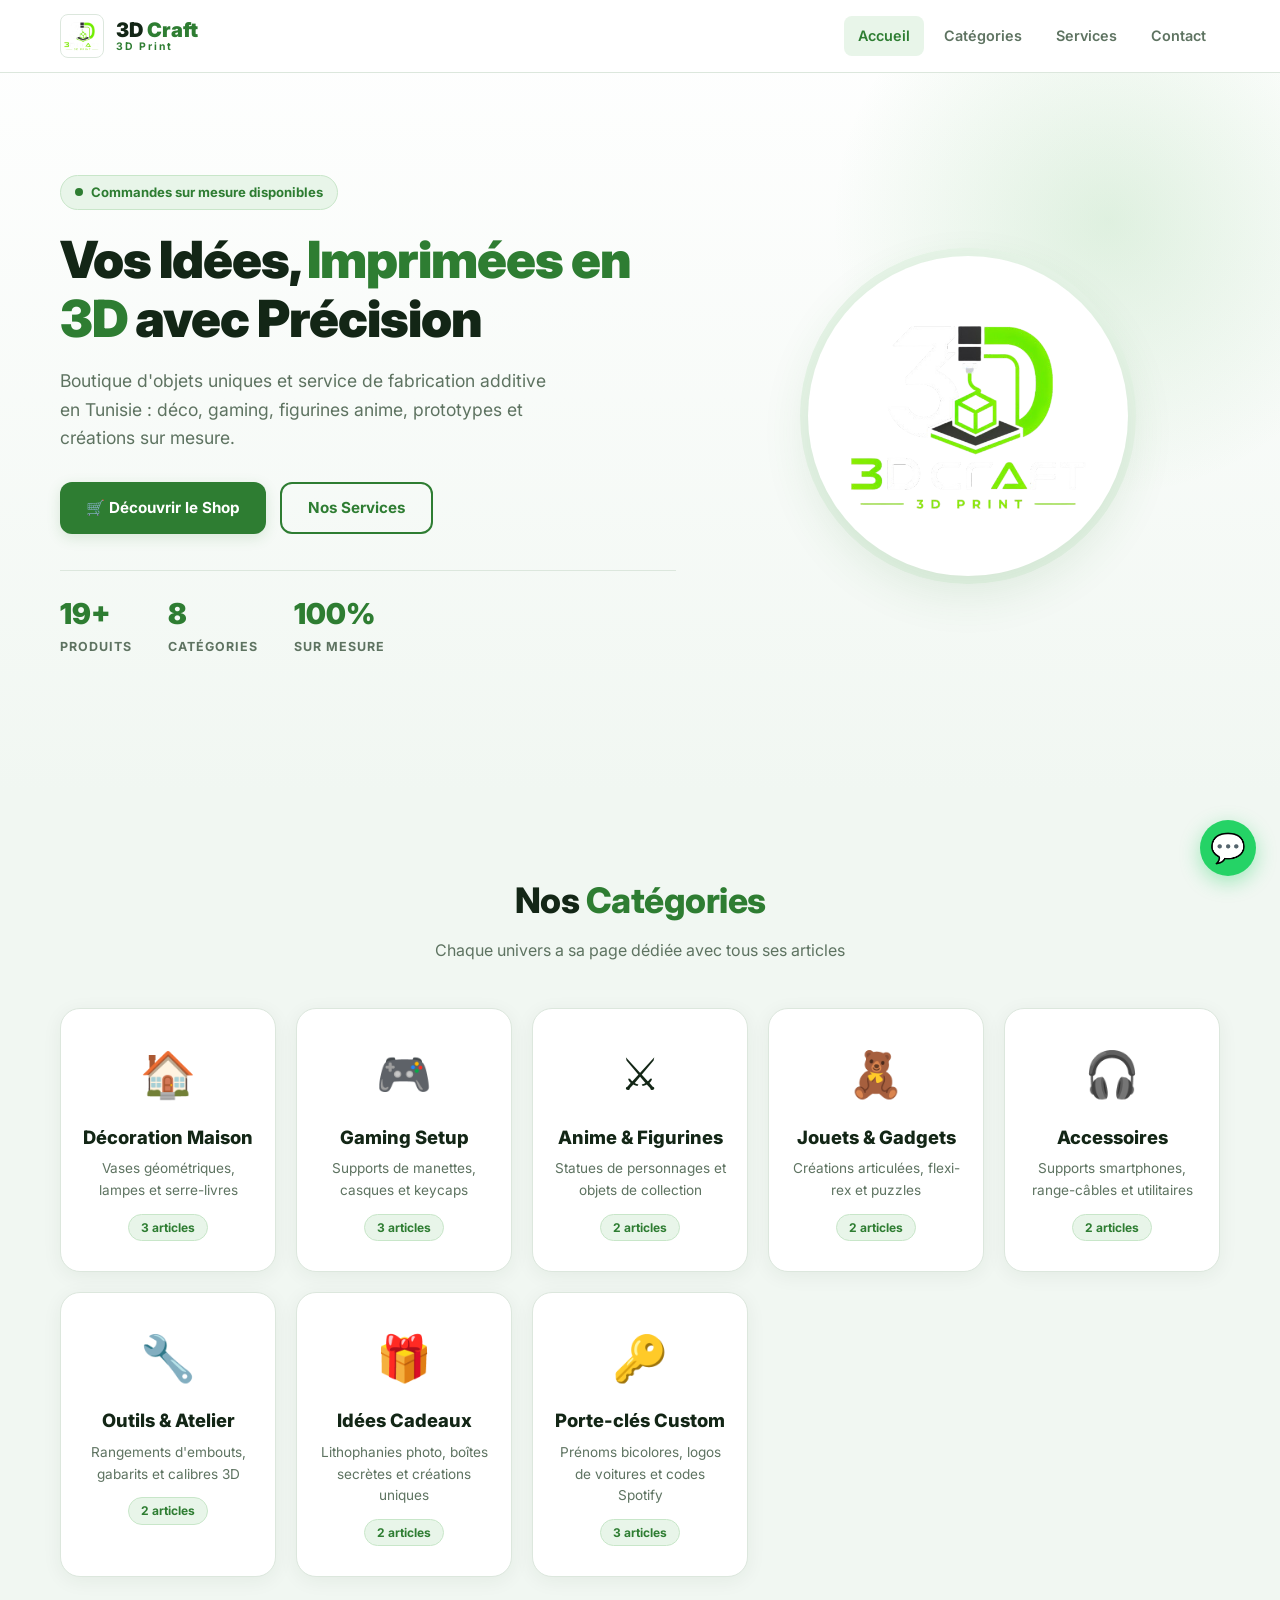
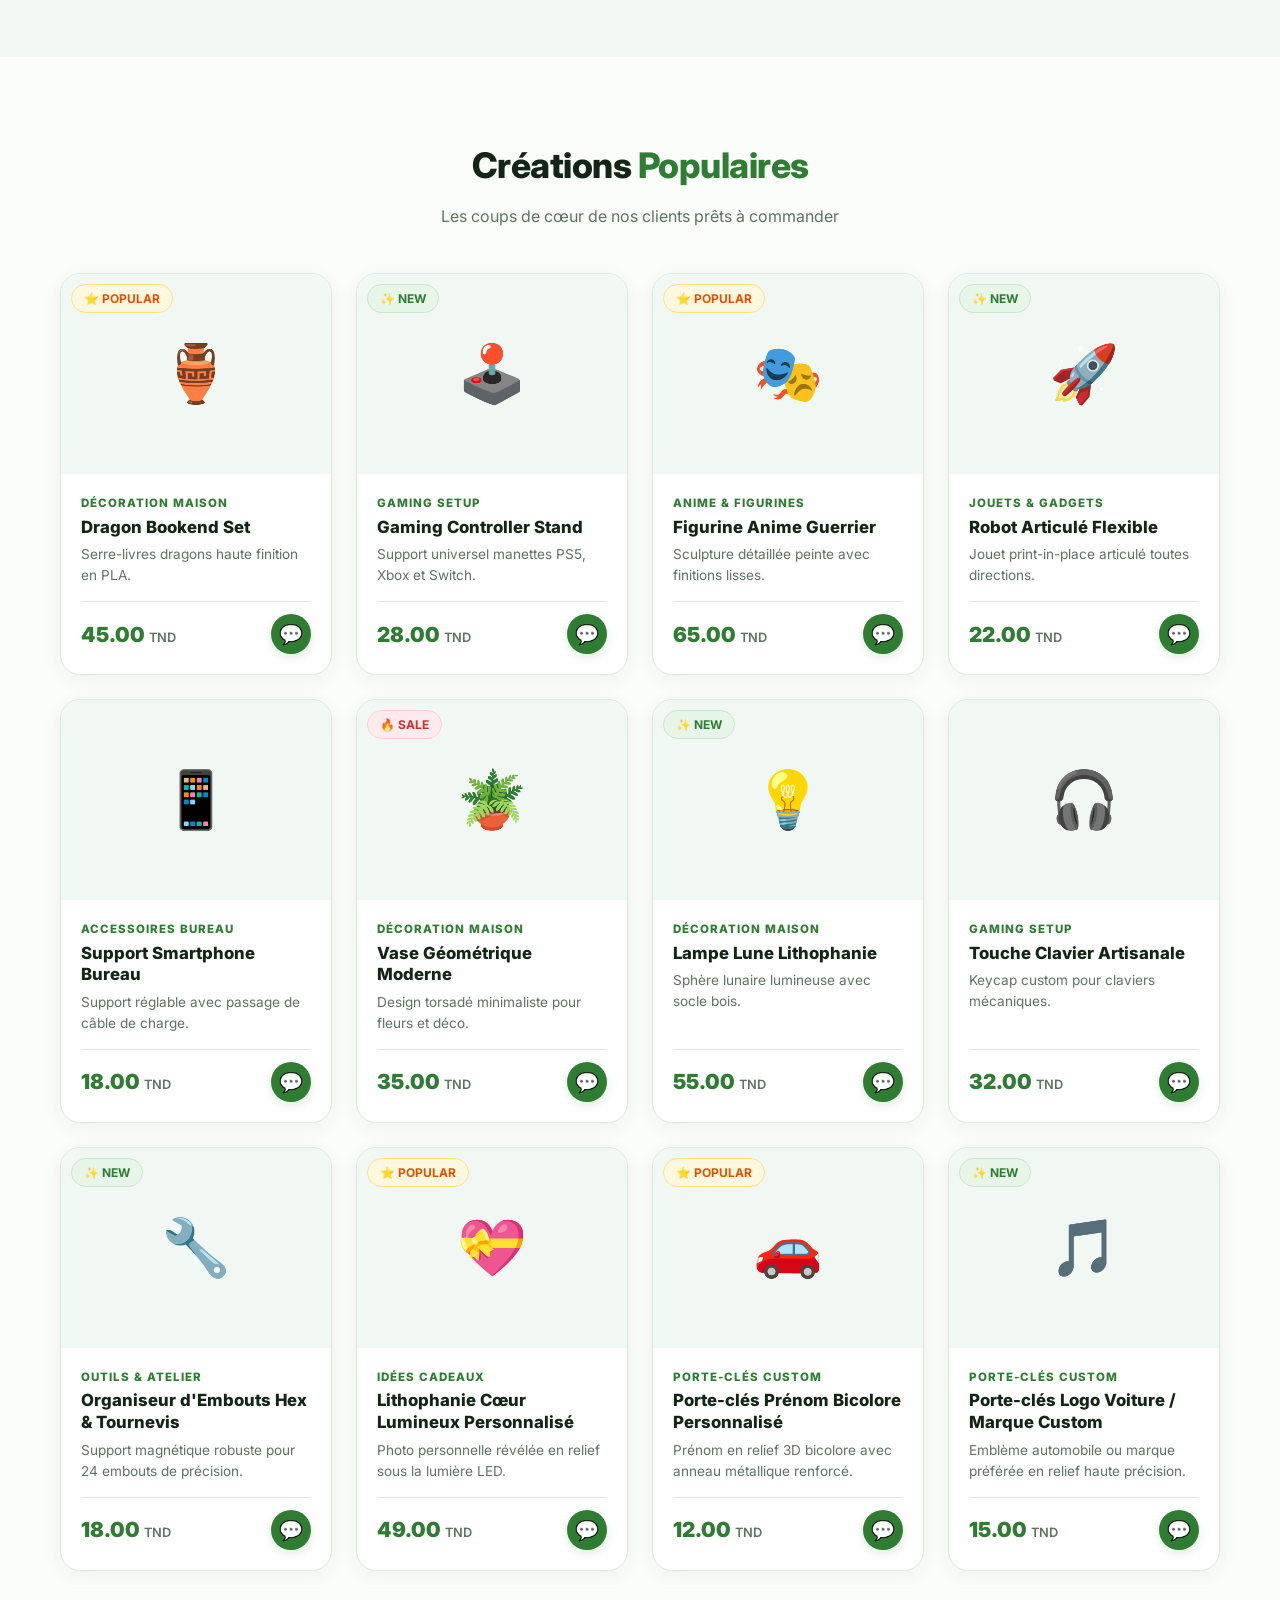
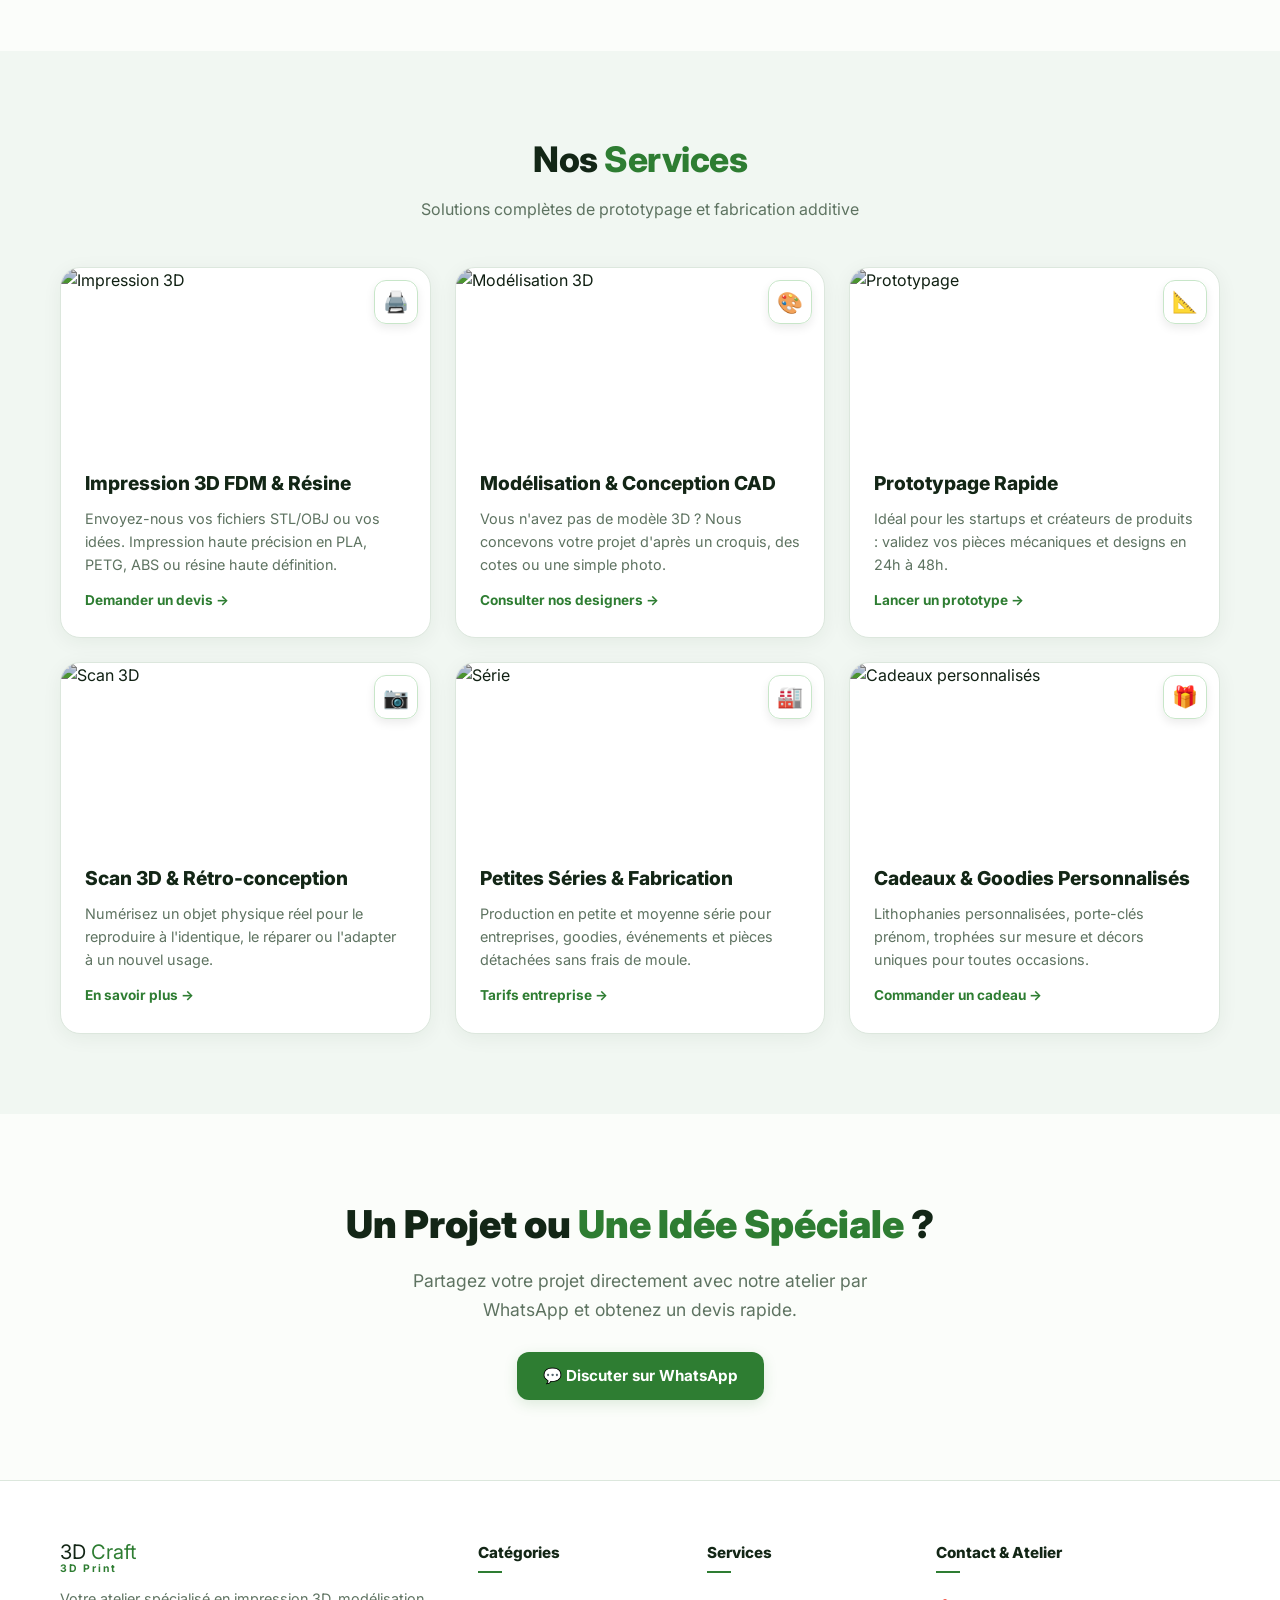
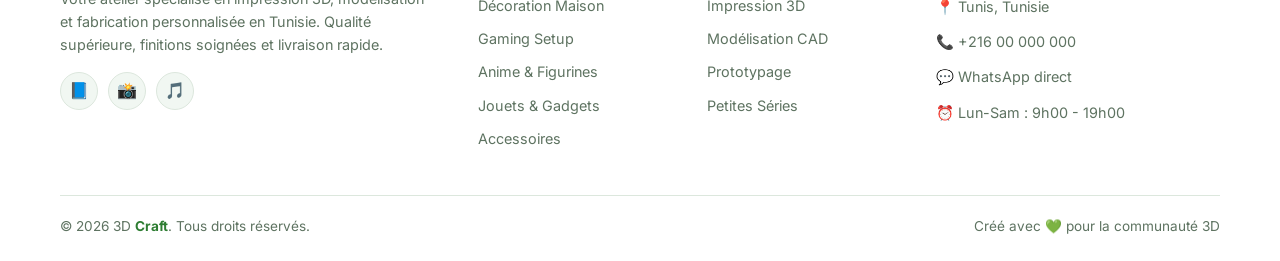
==== index.html @ b54292b4 "Add index.html" ====
<!DOCTYPE html>
<html lang="fr">
<head>
  <meta charset="UTF-8">
  <meta name="viewport" content="width=device-width, initial-scale=1.0">
  <title>3D Craft - Boutique & Impression 3D Tunisie</title>
  <link rel="icon" href="assets/icon.png">
  <link href="https://fonts.googleapis.com/css2?family=Inter:wght@400;600;700;800;900&display=swap" rel="stylesheet">
  <link rel="stylesheet" href="style.css">
</head>
<body>

  <!-- NAVBAR -->
  <nav class="navbar" id="navbar">
    <div class="container">
      <a href="#" onclick="showHome(); return false;" class="nav-brand">
        <img src="assets/icon.png" alt="3D Craft">
        <div class="brand-name">3D <span>Craft</span><span class="brand-sub">3D Print</span></div>
      </a>
      <div class="nav-links" id="navLinks">
        <a href="#" onclick="showHome(); return false;" id="navHome" class="active">Accueil</a>
        <div class="nav-dropdown">
          <a href="#categories" class="dropdown-toggle">Catégories</a>
          <div class="dropdown-menu">
            <a href="#home-decor" onclick="showCategory('home-decor')">🏠 Décoration Maison</a>
            <a href="#gaming" onclick="showCategory('gaming')">🎮 Gaming Setup</a>
            <a href="#anime" onclick="showCategory('anime')">⚔️ Anime & Figurines</a>
            <a href="#toys" onclick="showCategory('toys')">🧸 Jouets & Gadgets</a>
            <a href="#accessories" onclick="showCategory('accessories')">🎧 Accessoires Bureau</a>
            <a href="#tools" onclick="showCategory('tools')">🔧 Outils & Atelier</a>
            <a href="#gifts" onclick="showCategory('gifts')">🎁 Idées Cadeaux</a>
            <a href="#keychains" onclick="showCategory('keychains')">🔑 Porte-clés Custom</a>
          </div>
        </div>
        <a href="#services" onclick="showHome(); setTimeout(()=>location.hash='services', 50)">Services</a>
        <a href="#contact" onclick="showHome(); setTimeout(()=>location.hash='contact', 50)">Contact</a>
      </div>
      <div class="nav-hamburger" id="hamburger" onclick="toggleNav()">
        <span></span><span></span><span></span>
      </div>
    </div>
  </nav>

  <!-- HOME VIEW -->
  <main id="homeView">
    <!-- HERO -->
    <section class="hero">
      <div class="container">
        <div class="hero-content">
          <div class="hero-badge"><span class="pulse-dot"></span> Commandes sur mesure disponibles</div>
          <h1>Vos Idées, <span>Imprimées en 3D</span> avec Précision</h1>
          <p>Boutique d'objets uniques et service de fabrication additive en Tunisie : déco, gaming, figurines anime, prototypes et créations sur mesure.</p>
          <div class="hero-buttons">
            <a href="#categories" class="btn btn-primary">🛒 Découvrir le Shop</a>
            <a href="#services" class="btn btn-outline">Nos Services</a>
          </div>
          <div class="hero-stats">
            <div><div class="stat-num" id="statTotalProds">19+</div><div class="stat-lbl">Produits</div></div>
            <div><div class="stat-num">8</div><div class="stat-lbl">Catégories</div></div>
            <div><div class="stat-num">100%</div><div class="stat-lbl">Sur Mesure</div></div>
          </div>
        </div>
        <div class="hero-visual">
          <div class="hero-logo-box">
            <img src="assets/icon.png" alt="3D Craft Logo">
          </div>
        </div>
      </div>
    </section>

    <!-- CATEGORIES SECTION -->
    <section class="categories-section" id="categories">
      <div class="container">
        <h2 class="section-title">Nos <span>Catégories</span></h2>
        <p class="section-subtitle">Chaque univers a sa page dédiée avec tous ses articles</p>
        <div class="categories-grid">
          <div class="category-card" onclick="showCategory('home-decor')">
            <span class="category-icon">🏠</span>
            <h3>Décoration Maison</h3>
            <p>Vases géométriques, lampes et serre-livres</p>
            <span class="category-count" id="count-home-decor">...</span>
          </div>
          <div class="category-card" onclick="showCategory('gaming')">
            <span class="category-icon">🎮</span>
            <h3>Gaming Setup</h3>
            <p>Supports de manettes, casques et keycaps</p>
            <span class="category-count" id="count-gaming">...</span>
          </div>
          <div class="category-card" onclick="showCategory('anime')">
            <span class="category-icon">⚔️</span>
            <h3>Anime & Figurines</h3>
            <p>Statues de personnages et objets de collection</p>
            <span class="category-count" id="count-anime">...</span>
          </div>
          <div class="category-card" onclick="showCategory('toys')">
            <span class="category-icon">🧸</span>
            <h3>Jouets & Gadgets</h3>
            <p>Créations articulées, flexi-rex et puzzles</p>
            <span class="category-count" id="count-toys">...</span>
          </div>
          <div class="category-card" onclick="showCategory('accessories')">
            <span class="category-icon">🎧</span>
            <h3>Accessoires</h3>
            <p>Supports smartphones, range-câbles et utilitaires</p>
            <span class="category-count" id="count-accessories">...</span>
          </div>
          <div class="category-card" onclick="showCategory('tools')">
            <span class="category-icon">🔧</span>
            <h3>Outils & Atelier</h3>
            <p>Rangements d'embouts, gabarits et calibres 3D</p>
            <span class="category-count" id="count-tools">...</span>
          </div>
          <div class="category-card" onclick="showCategory('gifts')">
            <span class="category-icon">🎁</span>
            <h3>Idées Cadeaux</h3>
            <p>Lithophanies photo, boîtes secrètes et créations uniques</p>
            <span class="category-count" id="count-gifts">...</span>
          </div>
          <div class="category-card" onclick="showCategory('keychains')">
            <span class="category-icon">🔑</span>
            <h3>Porte-clés Custom</h3>
            <p>Prénoms bicolores, logos de voitures et codes Spotify</p>
            <span class="category-count" id="count-keychains">...</span>
          </div>
        </div>
      </div>
    </section>

    <!-- FEATURED PRODUCTS -->
    <section class="products-section" id="featuredSection">
      <div class="container">
        <h2 class="section-title">Créations <span>Populaires</span></h2>
        <p class="section-subtitle">Les coups de cœur de nos clients prêts à commander</p>
        <div class="products-grid" id="featuredGrid"></div>
      </div>
    </section>

    <!-- SERVICES SECTION WITH BACKGROUND IMAGES -->
    <section class="services-section" id="services">
      <div class="container">
        <h2 class="section-title">Nos <span>Services</span></h2>
        <p class="section-subtitle">Solutions complètes de prototypage et fabrication additive</p>
        <div class="services-grid">
          <div class="service-card">
            <div class="service-img-wrap">
              <img src="https://images.unsplash.com/photo-1612815154858-60aa4c59eaa6?w=600&q=80" alt="Impression 3D">
              <div class="service-icon-badge">🖨️</div>
            </div>
            <div class="service-content">
              <h3>Impression 3D FDM & Résine</h3>
              <p>Envoyez-nous vos fichiers STL/OBJ ou vos idées. Impression haute précision en PLA, PETG, ABS ou résine haute définition.</p>
              <a href="https://wa.me/21600000000?text=Bonjour,%20je%20souhaite%20un%20devis%20pour%20une%20impression%203D" target="_blank" class="service-link">Demander un devis →</a>
            </div>
          </div>
          <div class="service-card">
            <div class="service-img-wrap">
              <img src="https://images.unsplash.com/photo-1617802690992-15d93263d3a9?w=600&q=80" alt="Modélisation 3D">
              <div class="service-icon-badge">🎨</div>
            </div>
            <div class="service-content">
              <h3>Modélisation & Conception CAD</h3>
              <p>Vous n'avez pas de modèle 3D ? Nous concevons votre projet d'après un croquis, des cotes ou une simple photo.</p>
              <a href="https://wa.me/21600000000?text=Bonjour,%20j'ai%20besoin%20d'une%20modélisation%203D" target="_blank" class="service-link">Consulter nos designers →</a>
            </div>
          </div>
          <div class="service-card">
            <div class="service-img-wrap">
              <img src="https://images.unsplash.com/photo-1581092160562-40aa08e78837?w=600&q=80" alt="Prototypage">
              <div class="service-icon-badge">📐</div>
            </div>
            <div class="service-content">
              <h3>Prototypage Rapide</h3>
              <p>Idéal pour les startups et créateurs de produits : validez vos pièces mécaniques et designs en 24h à 48h.</p>
              <a href="https://wa.me/21600000000?text=Bonjour,%20projet%20de%20prototypage%20rapide" target="_blank" class="service-link">Lancer un prototype →</a>
            </div>
          </div>
          <div class="service-card">
            <div class="service-img-wrap">
              <img src="https://images.unsplash.com/photo-1563520240344-52b067aa5f84?w=600&q=80" alt="Scan 3D">
              <div class="service-icon-badge">📷</div>
            </div>
            <div class="service-content">
              <h3>Scan 3D & Rétro-conception</h3>
              <p>Numérisez un objet physique réel pour le reproduire à l'identique, le réparer ou l'adapter à un nouvel usage.</p>
              <a href="https://wa.me/21600000000?text=Bonjour,%20je%20souhaite%20scanner%20une%20pièce" target="_blank" class="service-link">En savoir plus →</a>
            </div>
          </div>
          <div class="service-card">
            <div class="service-img-wrap">
              <img src="https://images.unsplash.com/photo-1565043589221-1a6fd9ae45c7?w=600&q=80" alt="Série">
              <div class="service-icon-badge">🏭</div>
            </div>
            <div class="service-content">
              <h3>Petites Séries & Fabrication</h3>
              <p>Production en petite et moyenne série pour entreprises, goodies, événements et pièces détachées sans frais de moule.</p>
              <a href="https://wa.me/21600000000?text=Bonjour,%20devis%20petite%20série%203D" target="_blank" class="service-link">Tarifs entreprise →</a>
            </div>
          </div>
          <div class="service-card">
            <div class="service-img-wrap">
              <img src="https://images.unsplash.com/photo-1513885535751-8b9238bd345a?w=600&q=80" alt="Cadeaux personnalisés">
              <div class="service-icon-badge">🎁</div>
            </div>
            <div class="service-content">
              <h3>Cadeaux & Goodies Personnalisés</h3>
              <p>Lithophanies personnalisées, porte-clés prénom, trophées sur mesure et décors uniques pour toutes occasions.</p>
              <a href="https://wa.me/21600000000?text=Bonjour,%20cadeau%20personnalisé%203D" target="_blank" class="service-link">Commander un cadeau →</a>
            </div>
          </div>
        </div>
      </div>
    </section>

    <!-- CTA -->
    <section class="cta-banner">
      <div class="container">
        <h2>Un Projet ou <span>Une Idée Spéciale</span> ?</h2>
        <p>Partagez votre projet directement avec notre atelier par WhatsApp et obtenez un devis rapide.</p>
        <a href="https://wa.me/21600000000?text=Bonjour%203D%20Craft,%20j'ai%20une%20idée%20de%20création%203D%20!" target="_blank" class="btn btn-primary">
          💬 Discuter sur WhatsApp
        </a>
      </div>
    </section>
  </main>

  <!-- CATEGORY DEDICATED VIEW -->
  <main id="categoryView" style="display:none;">
    <section class="cat-header">
      <div class="container">
        <div class="cat-breadcrumb">
          <a href="#" onclick="showHome(); return false;">Accueil</a>
          <span>›</span>
          <span class="current" id="catBreadcrumbTitle">Catégorie</span>
        </div>
        <span class="cat-icon-large" id="catIcon">🏠</span>
        <h1 class="section-title" id="catTitle">Titre <span>Catégorie</span></h1>
        <p class="section-subtitle" id="catDesc" style="margin-bottom:0;">Description de la catégorie</p>
      </div>
    </section>

    <section class="products-section">
      <div class="container">
        <div class="cat-filter-bar">
          <div style="font-weight:700; color:var(--text-muted);">
            <span id="catResultsCount" style="color:var(--primary); font-size:1.1rem;">0</span> articles disponibles
          </div>
          <div style="display:flex; gap:8px;">
            <button class="filter-btn active" onclick="applyFilter('all', this)">Tous</button>
            <button class="filter-btn" onclick="applyFilter('new', this)">✨ Nouveautés</button>
            <button class="filter-btn" onclick="applyFilter('popular', this)">⭐ Populaires</button>
            <button class="filter-btn" onclick="applyFilter('sale', this)">🔥 Promos</button>
          </div>
        </div>
        <div class="products-grid" id="catProductsGrid"></div>
      </div>
    </section>
  </main>

  <!-- FOOTER -->
  <footer class="footer" id="contact">
    <div class="container">
      <div class="footer-grid">
        <div class="footer-brand">
          <div class="brand-name">3D <span>Craft</span><span class="brand-sub">3D Print</span></div>
          <p>Votre atelier spécialisé en impression 3D, modélisation et fabrication personnalisée en Tunisie. Qualité supérieure, finitions soignées et livraison rapide.</p>
          <div class="social-row">
            <a href="#" title="Facebook">📘</a>
            <a href="#" title="Instagram">📸</a>
            <a href="#" title="TikTok">🎵</a>
          </div>
        </div>
        <div class="footer-col">
          <h4>Catégories</h4>
          <a href="#home-decor" onclick="showCategory('home-decor')">Décoration Maison</a>
          <a href="#gaming" onclick="showCategory('gaming')">Gaming Setup</a>
          <a href="#anime" onclick="showCategory('anime')">Anime & Figurines</a>
          <a href="#toys" onclick="showCategory('toys')">Jouets & Gadgets</a>
          <a href="#accessories" onclick="showCategory('accessories')">Accessoires</a>
        </div>
        <div class="footer-col">
          <h4>Services</h4>
          <a href="#services">Impression 3D</a>
          <a href="#services">Modélisation CAD</a>
          <a href="#services">Prototypage</a>
          <a href="#services">Petites Séries</a>
        </div>
        <div class="footer-col">
          <h4>Contact & Atelier</h4>
          <div class="footer-contact">📍 Tunis, Tunisie</div>
          <div class="footer-contact">📞 +216 00 000 000</div>
          <div class="footer-contact">💬 WhatsApp direct</div>
          <div class="footer-contact">⏰ Lun-Sam : 9h00 - 19h00</div>
        </div>
      </div>
      <div class="footer-bottom">
        <p>© 2026 3D <span>Craft</span>. Tous droits réservés.</p>
        <p>Créé avec 💚 pour la communauté 3D</p>
      </div>
    </div>
  </footer>

  <!-- WhatsApp Float -->
  <a href="https://wa.me/21600000000" target="_blank" class="wa-float" title="Commander sur WhatsApp">💬</a>

  <!-- Toast -->
  <div class="toast" id="toast"></div>

  <script src="app.js"></script>
  <script>
    let activeCat = null;
    let activeFilter = 'all';

    function toggleNav(){
      document.getElementById('hamburger').classList.toggle('active');
      document.getElementById('navLinks').classList.toggle('open');
    }

    function showHome(){
      activeCat = null;
      document.getElementById('homeView').style.display = 'block';
      document.getElementById('categoryView').style.display = 'none';
      document.getElementById('navHome').classList.add('active');
      window.scrollTo({top:0, behavior:'smooth'});
      loadHome();
    }

    function showCategory(slug){
      if(!CATS[slug]) return;
      activeCat = slug;
      activeFilter = 'all';
      document.getElementById('hamburger').classList.remove('active');
      document.getElementById('navLinks').classList.remove('open');
      document.getElementById('homeView').style.display = 'none';
      document.getElementById('categoryView').style.display = 'block';
      document.getElementById('navHome').classList.remove('active');

      const c = CATS[slug];
      document.getElementById('catBreadcrumbTitle').textContent = c.name;
      document.getElementById('catIcon').textContent = c.icon;
      document.getElementById('catTitle').innerHTML = `${c.name.split(' ')[0]} <span>${c.name.split(' ').slice(1).join(' ')||''}</span>`;
      document.getElementById('catDesc').textContent = c.desc;

      document.querySelectorAll('.filter-btn').forEach(b => b.classList.toggle('active', b.textContent.includes('Tous')));
      renderCategoryProducts();
      window.scrollTo({top:0, behavior:'smooth'});
    }

    function renderCategoryProducts(){
      let items = Store.byCat(activeCat);
      if(activeFilter !== 'all'){
        items = items.filter(p => p.badge === activeFilter);
      }
      document.getElementById('catResultsCount').textContent = items.length;
      const grid = document.getElementById('catProductsGrid');
      if(items.length === 0){
        grid.innerHTML = '<div style="grid-column:1/-1; text-align:center; padding:60px 20px; color:var(--text-muted);"><h3>Aucun article trouvé</h3><p>Revenez bientôt ou demandez une impression sur mesure !</p></div>';
      } else {
        grid.innerHTML = items.map((p, i) => cardHTML(p, i)).join('');
      }
    }

    function applyFilter(f, btn){
      activeFilter = f;
      document.querySelectorAll('.filter-btn').forEach(b => b.classList.remove('active'));
      btn.classList.add('active');
      renderCategoryProducts();
    }

    function loadHome(){
      const all = Store.getAll();
      document.getElementById('statTotalProds').textContent = all.length + '+';
      Object.keys(CATS).forEach(k => {
        const count = all.filter(p => p.category === k).length;
        const el = document.getElementById('count-' + k);
        if(el) el.textContent = `${count} article${count>1?'s':''}`;
      });
      const feat = all.filter(p => p.featured);
      document.getElementById('featuredGrid').innerHTML = feat.map((p, i) => cardHTML(p, i)).join('');
    }

    window.addEventListener('hashchange', () => {
      const h = location.hash.replace('#','');
      if(CATS[h]) showCategory(h);
      else if(h === 'categories') { showHome(); setTimeout(()=>location.hash='categories', 10); }
    });

    document.addEventListener('DOMContentLoaded', () => {
      const h = location.hash.replace('#','');
      if(CATS[h]) showCategory(h);
      else loadHome();
    });
  </script>
</body>
</html>
---- style.css ----
:root{--primary:#2e7d32;--primary-dark:#1b5e20;--primary-light:#4caf50;--primary-soft:#e8f5e9;--primary-border:#c8e6c9;--primary-glow:rgba(46,125,50,0.15);--bg:#fbfdfa;--bg-card:#ffffff;--bg-section:#f1f7f2;--bg-input:#f4f8f4;--text:#132616;--text-muted:#5e7361;--border:#dce7dd;--danger:#d32f2f;--danger-soft:#ffebee;--warning:#f57f17;--warning-soft:#fff8e1;--radius:12px;--radius-sm:8px;--radius-lg:20px;--shadow:0 4px 20px rgba(22,43,25,0.06);--shadow-lg:0 10px 32px rgba(22,43,25,0.09);--shadow-glow:0 8px 28px rgba(46,125,50,0.14);--transition:all .3s cubic-bezier(.4,0,.2,1);--font:'Inter',system-ui,-apple-system,sans-serif}
*,*::before,*::after{margin:0;padding:0;box-sizing:border-box}
html{scroll-behavior:smooth}
body{font-family:var(--font);background:var(--bg);color:var(--text);line-height:1.6;overflow-x:hidden;min-height:100vh}
a{text-decoration:none;color:inherit;transition:var(--transition)}
img{max-width:100%;height:auto;display:block}
button{cursor:pointer;font-family:inherit;border:none;background:none}
input,textarea,select{font-family:inherit;outline:none}
.container{max-width:1200px;margin:0 auto;padding:0 20px}
.section-title{font-size:2.2rem;font-weight:800;color:var(--text);margin-bottom:10px;text-align:center;letter-spacing:-.5px}
.section-title span{color:var(--primary)}
.section-subtitle{color:var(--text-muted);font-size:1rem;margin-bottom:44px;text-align:center}
.btn{display:inline-flex;align-items:center;gap:8px;padding:12px 26px;border-radius:var(--radius);font-weight:700;font-size:.95rem;transition:var(--transition);text-decoration:none}
.btn-primary{background:var(--primary);color:#fff!important;box-shadow:0 4px 14px var(--primary-glow)}
.btn-primary:hover{background:var(--primary-dark);transform:translateY(-2px);box-shadow:0 6px 20px rgba(46,125,50,.25)}
.btn-outline{background:transparent;color:var(--primary)!important;border:2px solid var(--primary)}
.btn-outline:hover{background:var(--primary);color:#fff!important;transform:translateY(-2px)}
.btn-dark{background:var(--bg-card);color:var(--text);border:1px solid var(--border)}
.btn-dark:hover{border-color:var(--primary);background:var(--primary-soft);color:var(--primary)}
.btn-sm{padding:8px 16px;font-size:.85rem}
.badge{display:inline-block;padding:4px 12px;border-radius:50px;font-size:.75rem;font-weight:700;text-transform:uppercase}
.badge-new{background:var(--primary-soft);color:var(--primary);border:1px solid var(--primary-border)}
.badge-sale{background:var(--danger-soft);color:var(--danger);border:1px solid #ffcdd2}
.badge-popular{background:var(--warning-soft);color:#e65100;border:1px solid #ffe082}

/* Navbar */
.navbar{position:fixed;top:0;left:0;right:0;z-index:1000;background:rgba(255,255,255,0.94);backdrop-filter:blur(16px);-webkit-backdrop-filter:blur(16px);border-bottom:1px solid var(--border);transition:var(--transition)}
.navbar.scrolled{box-shadow:0 2px 18px rgba(22,43,25,.07)}
.navbar .container{display:flex;align-items:center;justify-content:space-between;height:72px}
.nav-brand{display:flex;align-items:center;gap:12px;font-weight:900}
.nav-brand img{width:44px;height:44px;border-radius:var(--radius-sm);object-fit:cover;border:1px solid var(--border)}
.brand-name{font-size:1.25rem;color:var(--text);line-height:1.1}
.brand-name span{color:var(--primary)}
.brand-sub{font-size:.65rem;color:var(--text-muted);font-weight:700;letter-spacing:2px;display:block}
.nav-links{display:flex;align-items:center;gap:6px}
.nav-links a{padding:8px 14px;border-radius:var(--radius-sm);font-weight:600;font-size:.9rem;color:var(--text-muted)}
.nav-links a:hover,.nav-links a.active{color:var(--primary);background:var(--primary-soft)}
.nav-dropdown{position:relative}
.nav-dropdown:hover .dropdown-menu{opacity:1;visibility:visible;transform:translateY(0)}
.dropdown-menu{position:absolute;top:100%;left:0;min-width:210px;background:#fff;border:1px solid var(--border);border-radius:var(--radius);padding:8px;box-shadow:var(--shadow-lg);opacity:0;visibility:hidden;transform:translateY(8px);transition:var(--transition);z-index:100}
.dropdown-menu a{display:flex;align-items:center;gap:10px;padding:9px 12px;font-size:.88rem;color:var(--text);border-radius:var(--radius-sm)}
.dropdown-menu a:hover{background:var(--primary-soft);color:var(--primary)}
.nav-hamburger{display:none;flex-direction:column;gap:5px;cursor:pointer;padding:6px}
.nav-hamburger span{width:24px;height:2.5px;background:var(--text);border-radius:2px;transition:var(--transition)}
.nav-hamburger.active span:nth-child(1){transform:rotate(45deg) translate(5px,5px)}
.nav-hamburger.active span:nth-child(2){opacity:0}
.nav-hamburger.active span:nth-child(3){transform:rotate(-45deg) translate(5px,-5px)}

/* Hero */
.hero{min-height:88vh;display:flex;align-items:center;position:relative;overflow:hidden;padding:100px 0 60px;background:linear-gradient(180deg,#fff 0%,var(--bg-section) 100%)}
.hero::before{content:'';position:absolute;top:-10%;right:-10%;width:600px;height:600px;background:radial-gradient(circle,rgba(76,175,80,.16) 0%,transparent 65%);border-radius:50%;pointer-events:none}
.hero .container{display:grid;grid-template-columns:1.1fr .9fr;gap:40px;align-items:center;position:relative;z-index:1}
.hero-badge{display:inline-flex;align-items:center;gap:8px;padding:6px 14px;background:var(--primary-soft);border:1px solid var(--primary-border);border-radius:50px;font-size:.82rem;font-weight:700;color:var(--primary);margin-bottom:20px}
.pulse-dot{width:8px;height:8px;background:var(--primary);border-radius:50%;animation:pulse 2s infinite}
@keyframes pulse{0%,100%{opacity:1;transform:scale(1)}50%{opacity:.5;transform:scale(1.4)}}
.hero h1{font-size:3.2rem;font-weight:900;line-height:1.15;color:var(--text);margin-bottom:20px;letter-spacing:-1px}
.hero h1 span{color:var(--primary)}
.hero p{font-size:1.1rem;color:var(--text-muted);margin-bottom:30px;max-width:500px}
.hero-buttons{display:flex;gap:14px;flex-wrap:wrap}
.hero-visual{display:flex;justify-content:center}
.hero-logo-box{width:320px;height:320px;background:#fff;border-radius:50%;padding:20px;box-shadow:0 16px 48px rgba(46,125,50,.12),0 0 0 8px var(--primary-soft);display:flex;align-items:center;justify-content:center}
.hero-logo-box img{width:100%;height:100%;object-fit:contain;border-radius:50%}
.hero-stats{display:flex;gap:36px;margin-top:36px;padding-top:20px;border-top:1px solid var(--border)}
.stat-num{font-size:1.8rem;font-weight:900;color:var(--primary)}
.stat-lbl{font-size:.78rem;color:var(--text-muted);text-transform:uppercase;font-weight:700;letter-spacing:1px}

/* Categories Section */
.categories-section{padding:80px 0;background:var(--bg-section)}
.categories-grid{display:grid;grid-template-columns:repeat(auto-fill,minmax(210px,1fr));gap:20px}
.category-card{background:#fff;border:1px solid var(--border);border-radius:var(--radius-lg);padding:30px 20px;text-align:center;transition:var(--transition);cursor:pointer;position:relative;overflow:hidden;box-shadow:var(--shadow)}
.category-card::before{content:'';position:absolute;top:0;left:0;right:0;height:4px;background:linear-gradient(90deg,var(--primary-light),var(--primary));opacity:0;transition:var(--transition)}
.category-card:hover{border-color:var(--primary);transform:translateY(-6px);box-shadow:var(--shadow-glow)}
.category-card:hover::before{opacity:1}
.category-icon{font-size:2.8rem;margin-bottom:12px;display:block}
.category-card h3{font-size:1.15rem;font-weight:800;color:var(--text);margin-bottom:6px}
.category-card p{font-size:.85rem;color:var(--text-muted)}
.category-count{display:inline-block;margin-top:12px;padding:3px 12px;background:var(--primary-soft);border:1px solid var(--primary-border);border-radius:50px;font-size:.75rem;color:var(--primary);font-weight:700}

/* Products Grid */
.products-section{padding:80px 0;background:var(--bg)}
.products-grid{display:grid;grid-template-columns:repeat(auto-fill,minmax(260px,1fr));gap:24px}
.product-card{background:#fff;border:1px solid var(--border);border-radius:var(--radius-lg);overflow:hidden;transition:var(--transition);position:relative;box-shadow:var(--shadow);display:flex;flex-direction:column}
.product-card:hover{transform:translateY(-6px);border-color:var(--primary);box-shadow:var(--shadow-glow)}
.product-img{position:relative;height:200px;background:var(--bg-section);display:flex;align-items:center;justify-content:center;overflow:hidden}
.product-img img{width:100%;height:100%;object-fit:cover;transition:var(--transition)}
.product-card:hover .product-img img{transform:scale(1.06)}
.product-badge-wrap{position:absolute;top:10px;left:10px}
.product-emoji{font-size:3.5rem}
.product-info{padding:20px;display:flex;flex-direction:column;flex-grow:1}
.product-cat{font-size:.72rem;color:var(--primary);text-transform:uppercase;letter-spacing:1px;font-weight:800;margin-bottom:4px}
.product-name{font-size:1.05rem;font-weight:800;color:var(--text);margin-bottom:6px;line-height:1.3}
.product-desc{font-size:.85rem;color:var(--text-muted);margin-bottom:16px;line-height:1.5;flex-grow:1}
.product-foot{display:flex;align-items:center;justify-content:space-between;padding-top:12px;border-top:1px solid var(--border)}
.product-price{font-size:1.3rem;font-weight:900;color:var(--primary)}
.product-price span{font-size:.8rem;font-weight:600;color:var(--text-muted)}
.product-order-btn{width:40px;height:40px;border-radius:50%;background:var(--primary);color:#fff;display:flex;align-items:center;justify-content:center;font-size:1.2rem;transition:var(--transition);box-shadow:0 4px 10px var(--primary-glow)}
.product-order-btn:hover{transform:scale(1.1);background:var(--primary-dark)}

/* Services with Background Image */
.services-section{padding:80px 0;background:var(--bg-section)}
.services-grid{display:grid;grid-template-columns:repeat(auto-fill,minmax(320px,1fr));gap:24px}
.service-card{background:#fff;border:1px solid var(--border);border-radius:var(--radius-lg);overflow:hidden;transition:var(--transition);box-shadow:var(--shadow);display:flex;flex-direction:column}
.service-card:hover{border-color:var(--primary);transform:translateY(-6px);box-shadow:var(--shadow-glow)}
.service-img-wrap{position:relative;height:180px;overflow:hidden}
.service-img-wrap img{width:100%;height:100%;object-fit:cover;transition:transform .6s ease;filter:brightness(0.85)}
.service-card:hover .service-img-wrap img{transform:scale(1.08);filter:brightness(0.75)}
.service-img-wrap::after{content:'';position:absolute;bottom:0;left:0;right:0;height:60px;background:linear-gradient(to top,#fff 0%,transparent 100%)}
.service-icon-badge{position:absolute;top:12px;right:12px;width:44px;height:44px;border-radius:var(--radius);background:rgba(255,255,255,0.92);backdrop-filter:blur(8px);-webkit-backdrop-filter:blur(8px);border:1px solid var(--primary-border);display:flex;align-items:center;justify-content:center;font-size:1.3rem;z-index:2;box-shadow:0 4px 10px rgba(0,0,0,.08);transition:var(--transition)}
.service-card:hover .service-icon-badge{background:var(--primary);color:#fff;transform:scale(1.08)}
.service-content{padding:20px 24px 26px;display:flex;flex-direction:column;flex-grow:1}
.service-content h3{font-size:1.2rem;font-weight:800;color:var(--text);margin-bottom:8px}
.service-content p{font-size:.9rem;color:var(--text-muted);line-height:1.6;flex-grow:1}
.service-link{display:inline-flex;align-items:center;gap:6px;margin-top:14px;font-size:.85rem;font-weight:700;color:var(--primary)}

/* Category View Specific */
.cat-header{padding:110px 0 40px;text-align:center;background:var(--bg-section);border-bottom:1px solid var(--border)}
.cat-breadcrumb{display:flex;align-items:center;justify-content:center;gap:8px;font-size:.85rem;color:var(--text-muted);margin-bottom:12px}
.cat-breadcrumb a{color:var(--text-muted)}
.cat-breadcrumb a:hover{color:var(--primary)}
.cat-breadcrumb span.current{color:var(--primary);font-weight:700}
.cat-icon-large{font-size:3.5rem;margin-bottom:10px;display:block}
.cat-filter-bar{display:flex;align-items:center;justify-content:space-between;margin-bottom:30px;flex-wrap:wrap;gap:14px}
.filter-btn{padding:7px 16px;background:#fff;border:1px solid var(--border);border-radius:50px;color:var(--text-muted);font-size:.85rem;font-weight:600;transition:var(--transition)}
.filter-btn.active,.filter-btn:hover{background:var(--primary-soft);border-color:var(--primary);color:var(--primary)}

/* CTA Banner */
.cta-banner{padding:80px 0;text-align:center;background:var(--bg);position:relative}
.cta-banner h2{font-size:2.4rem;font-weight:900;color:var(--text);margin-bottom:12px}
.cta-banner h2 span{color:var(--primary)}
.cta-banner p{font-size:1.1rem;color:var(--text-muted);margin-bottom:28px;max-width:500px;margin-left:auto;margin-right:auto}

/* Footer */
.footer{background:#fff;border-top:1px solid var(--border);padding:60px 0 24px}
.footer-grid{display:grid;grid-template-columns:2fr 1fr 1fr 1.5fr;gap:40px;margin-bottom:40px}
.footer-brand p{color:var(--text-muted);font-size:.9rem;line-height:1.6;margin:12px 0 16px}
.social-row{display:flex;gap:10px}
.social-row a{width:38px;height:38px;border-radius:50%;background:var(--bg-section);border:1px solid var(--border);display:flex;align-items:center;justify-content:center;font-size:1rem}
.social-row a:hover{background:var(--primary);color:#fff;border-color:var(--primary)}
.footer-col h4{font-size:.95rem;font-weight:800;color:var(--text);margin-bottom:16px;position:relative;padding-bottom:8px}
.footer-col h4::after{content:'';position:absolute;bottom:0;left:0;width:24px;height:2px;background:var(--primary)}
.footer-col a{display:block;color:var(--text-muted);font-size:.9rem;padding:5px 0}
.footer-col a:hover{color:var(--primary);padding-left:4px}
.footer-contact{display:flex;align-items:center;gap:8px;color:var(--text-muted);font-size:.9rem;padding:6px 0}
.footer-bottom{border-top:1px solid var(--border);padding-top:20px;display:flex;justify-content:space-between;align-items:center;flex-wrap:wrap;gap:10px;font-size:.85rem;color:var(--text-muted)}
.footer-bottom span{color:var(--primary);font-weight:700}

/* WhatsApp Float */
.wa-float{position:fixed;bottom:24px;right:24px;width:56px;height:56px;border-radius:50%;background:#25d366;color:#fff!important;display:flex;align-items:center;justify-content:center;font-size:1.8rem;z-index:999;box-shadow:0 6px 20px rgba(37,211,102,.4);transition:var(--transition)}
.wa-float:hover{transform:scale(1.1);box-shadow:0 8px 28px rgba(37,211,102,.6)}

/* Admin Specific */
.admin-login-wrap{min-height:90vh;display:flex;align-items:center;justify-content:center;padding:40px 20px;background:var(--bg-section)}
.login-box{background:#fff;border:1px solid var(--border);border-radius:var(--radius-lg);padding:40px;width:100%;max-width:400px;text-align:center;box-shadow:var(--shadow-lg)}
.form-group{margin-bottom:18px;text-align:left}
.form-group label{display:block;font-size:.85rem;font-weight:700;color:var(--text);margin-bottom:6px}
.form-input,.form-select,.form-textarea{width:100%;padding:10px 14px;background:var(--bg-input);border:1px solid var(--border);border-radius:var(--radius-sm);color:var(--text);font-size:.92rem;transition:var(--transition)}
.form-input:focus,.form-select:focus,.form-textarea:focus{border-color:var(--primary);background:#fff;box-shadow:0 0 0 3px var(--primary-glow)}
.admin-stats-grid{display:grid;grid-template-columns:repeat(auto-fill,minmax(200px,1fr));gap:18px;margin-bottom:30px}
.admin-stat-card{background:#fff;border:1px solid var(--border);border-radius:var(--radius);padding:20px;box-shadow:var(--shadow)}
.admin-stat-card .num{font-size:1.8rem;font-weight:900;color:var(--primary)}
.admin-stat-card .lbl{font-size:.75rem;color:var(--text-muted);text-transform:uppercase;font-weight:700}
.admin-table{width:100%;border-collapse:collapse;background:#fff;border-radius:var(--radius);overflow:hidden;box-shadow:var(--shadow)}
.admin-table th{background:var(--bg-section);padding:12px 16px;text-align:left;font-size:.78rem;font-weight:800;color:var(--text-muted);text-transform:uppercase}
.admin-table td{padding:14px 16px;border-top:1px solid var(--border);font-size:.9rem}
.admin-table tr:hover td{background:var(--primary-soft)}
.toast{position:fixed;bottom:20px;right:20px;background:#fff;border:1px solid var(--primary);border-radius:var(--radius);padding:14px 22px;color:var(--text);font-weight:700;box-shadow:var(--shadow-lg);transform:translateY(100px);opacity:0;transition:var(--transition);z-index:9999}
.toast.show{transform:translateY(0);opacity:1}

@media(max-width:900px){.hero .container{grid-template-columns:1fr;text-align:center}.hero-buttons{justify-content:center}.hero-stats{justify-content:center}.hero-visual{order:-1}.hero h1{font-size:2.4rem}.nav-hamburger{display:flex}.nav-links{position:fixed;top:0;right:-100%;width:260px;height:100vh;background:#fff;flex-direction:column;align-items:stretch;padding:70px 20px;box-shadow:-4px 0 20px rgba(0,0,0,.08);transition:var(--transition)}.nav-links.open{right:0}.footer-grid{grid-template-columns:1fr 1fr}}
@media(max-width:600px){.footer-grid{grid-template-columns:1fr}.hero h1{font-size:2rem}}
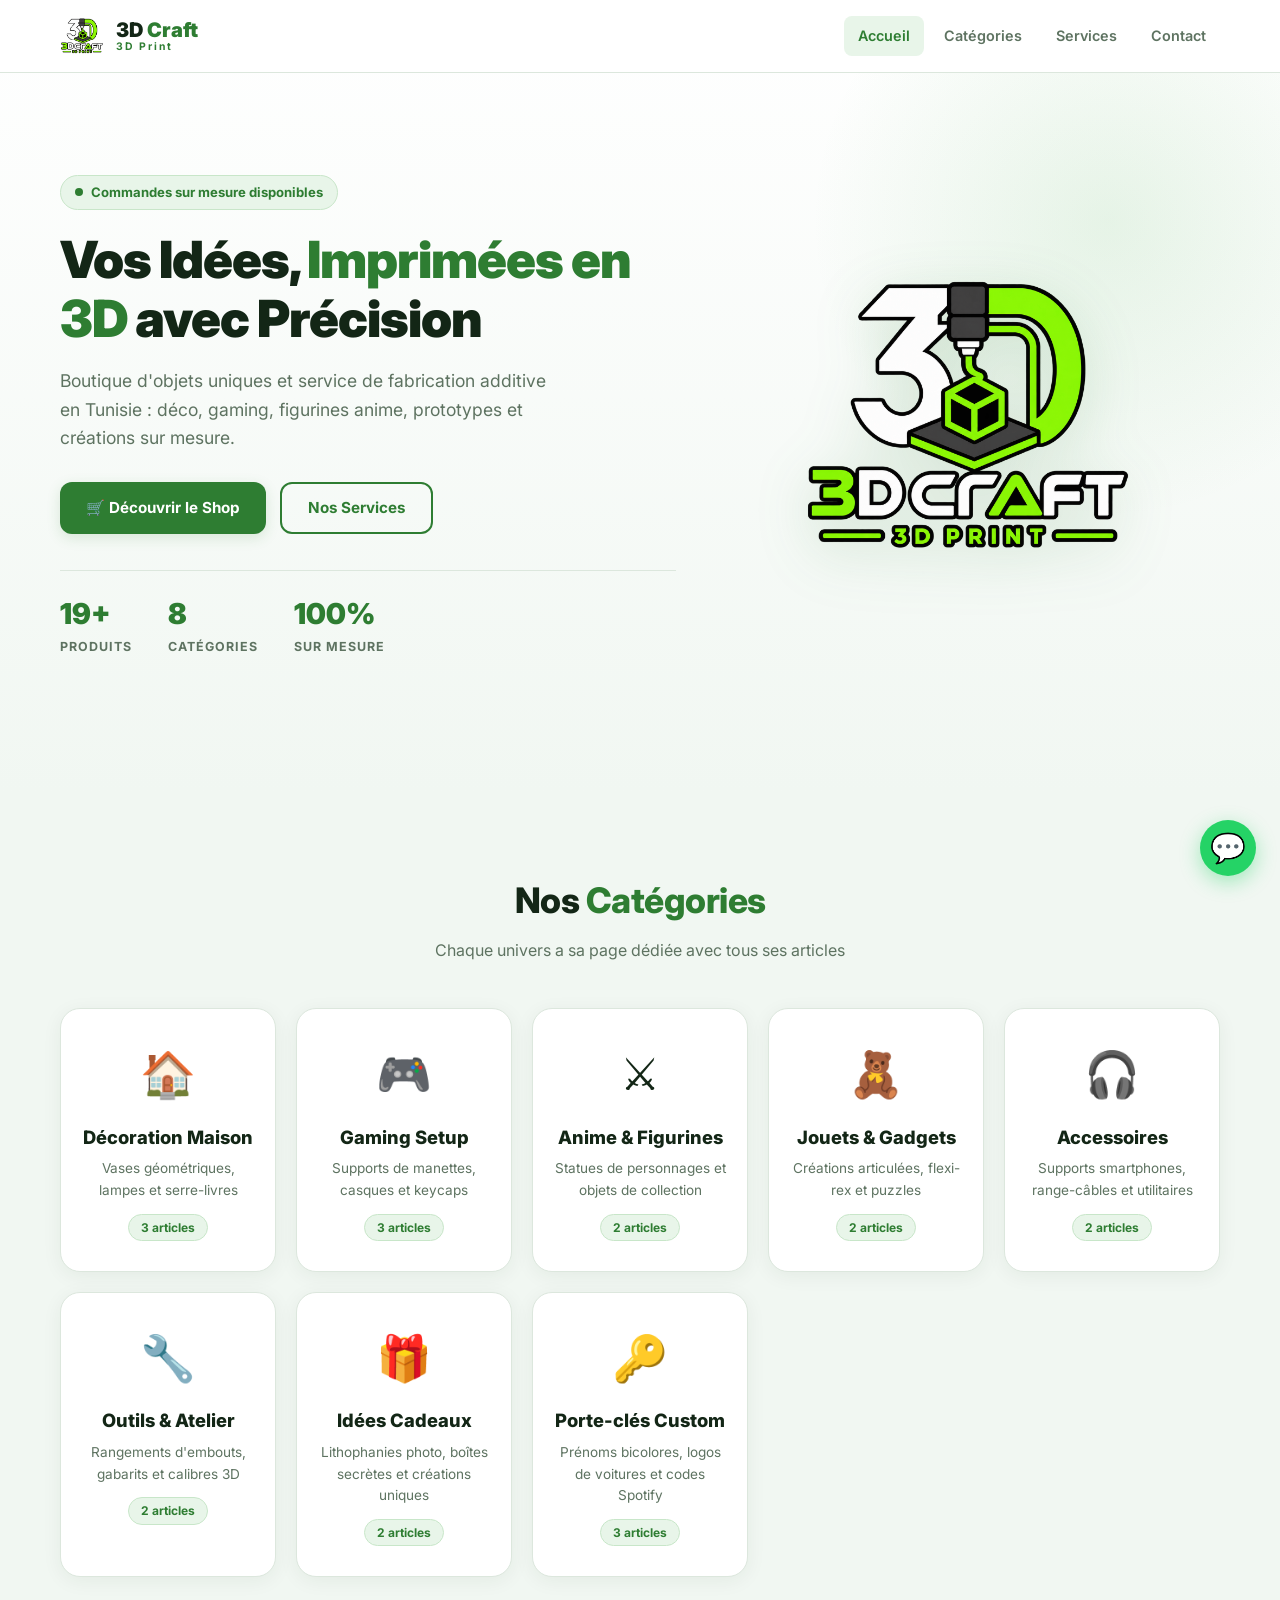
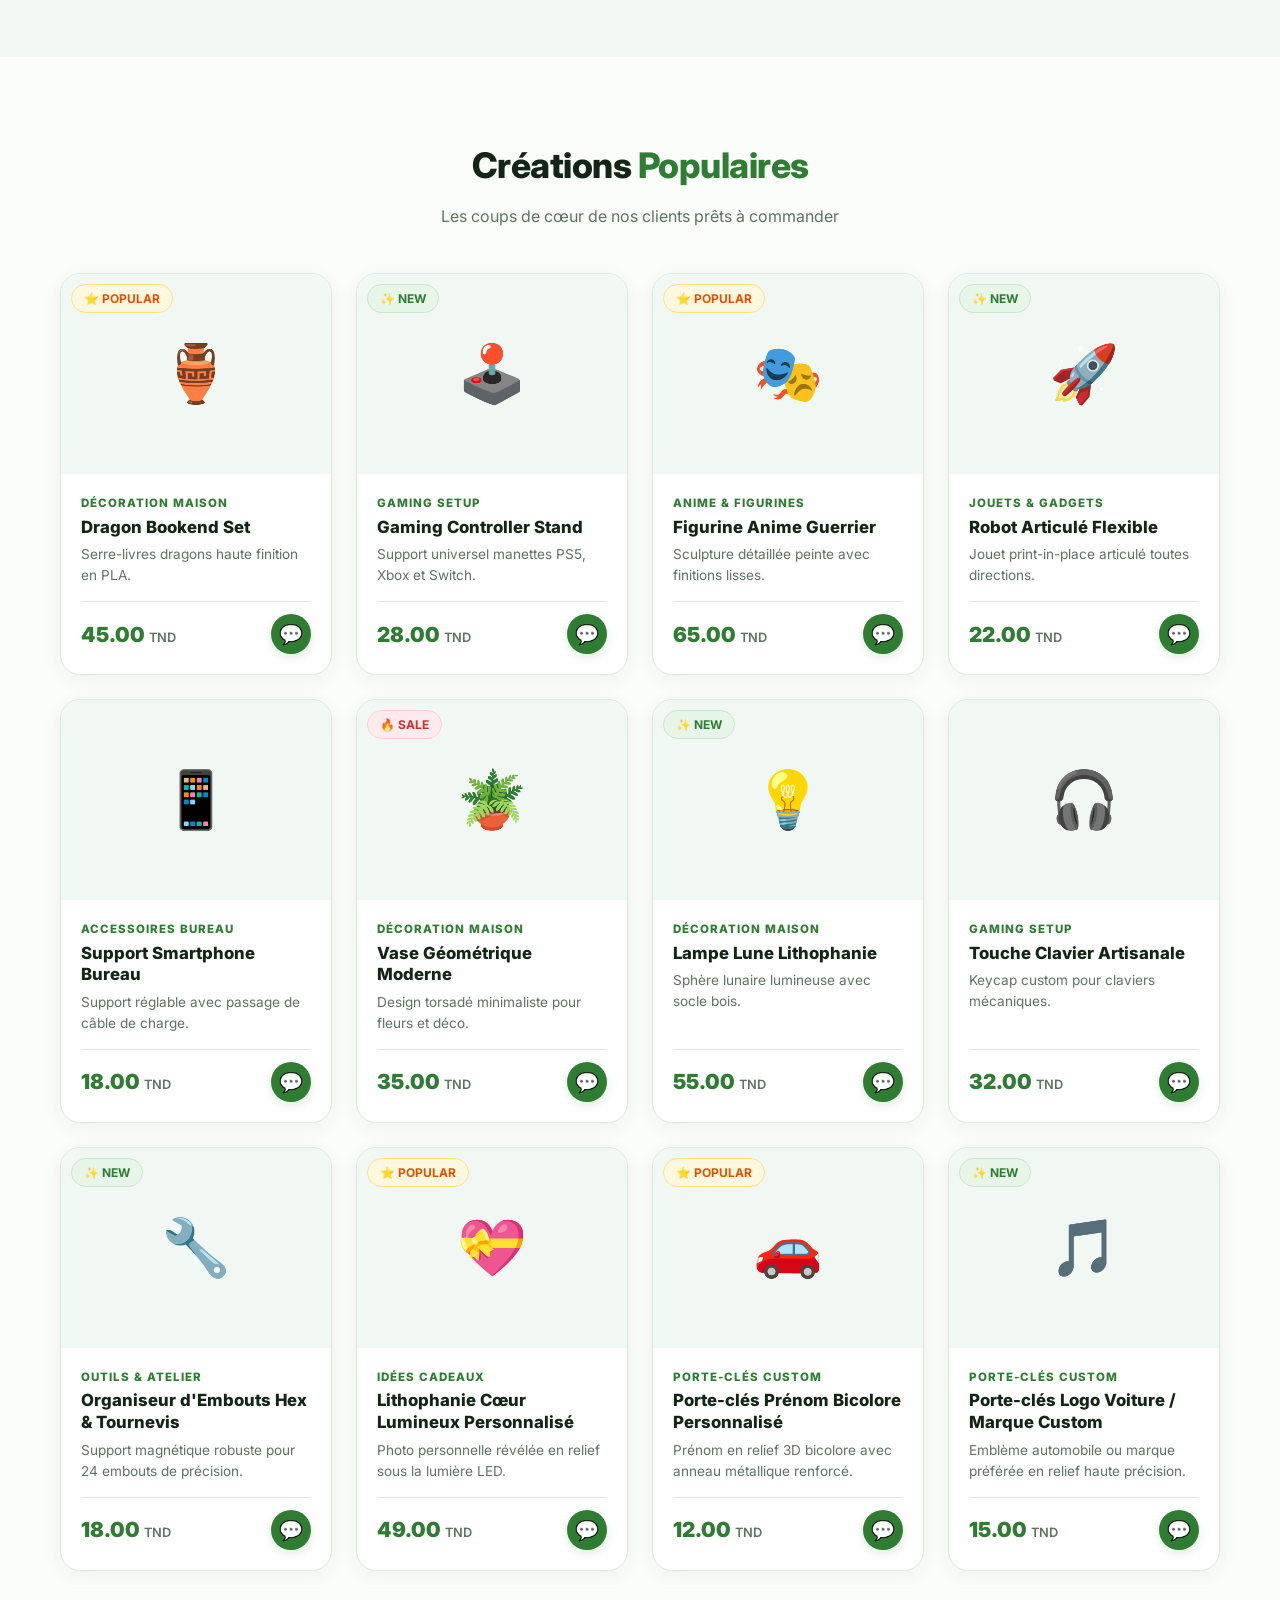
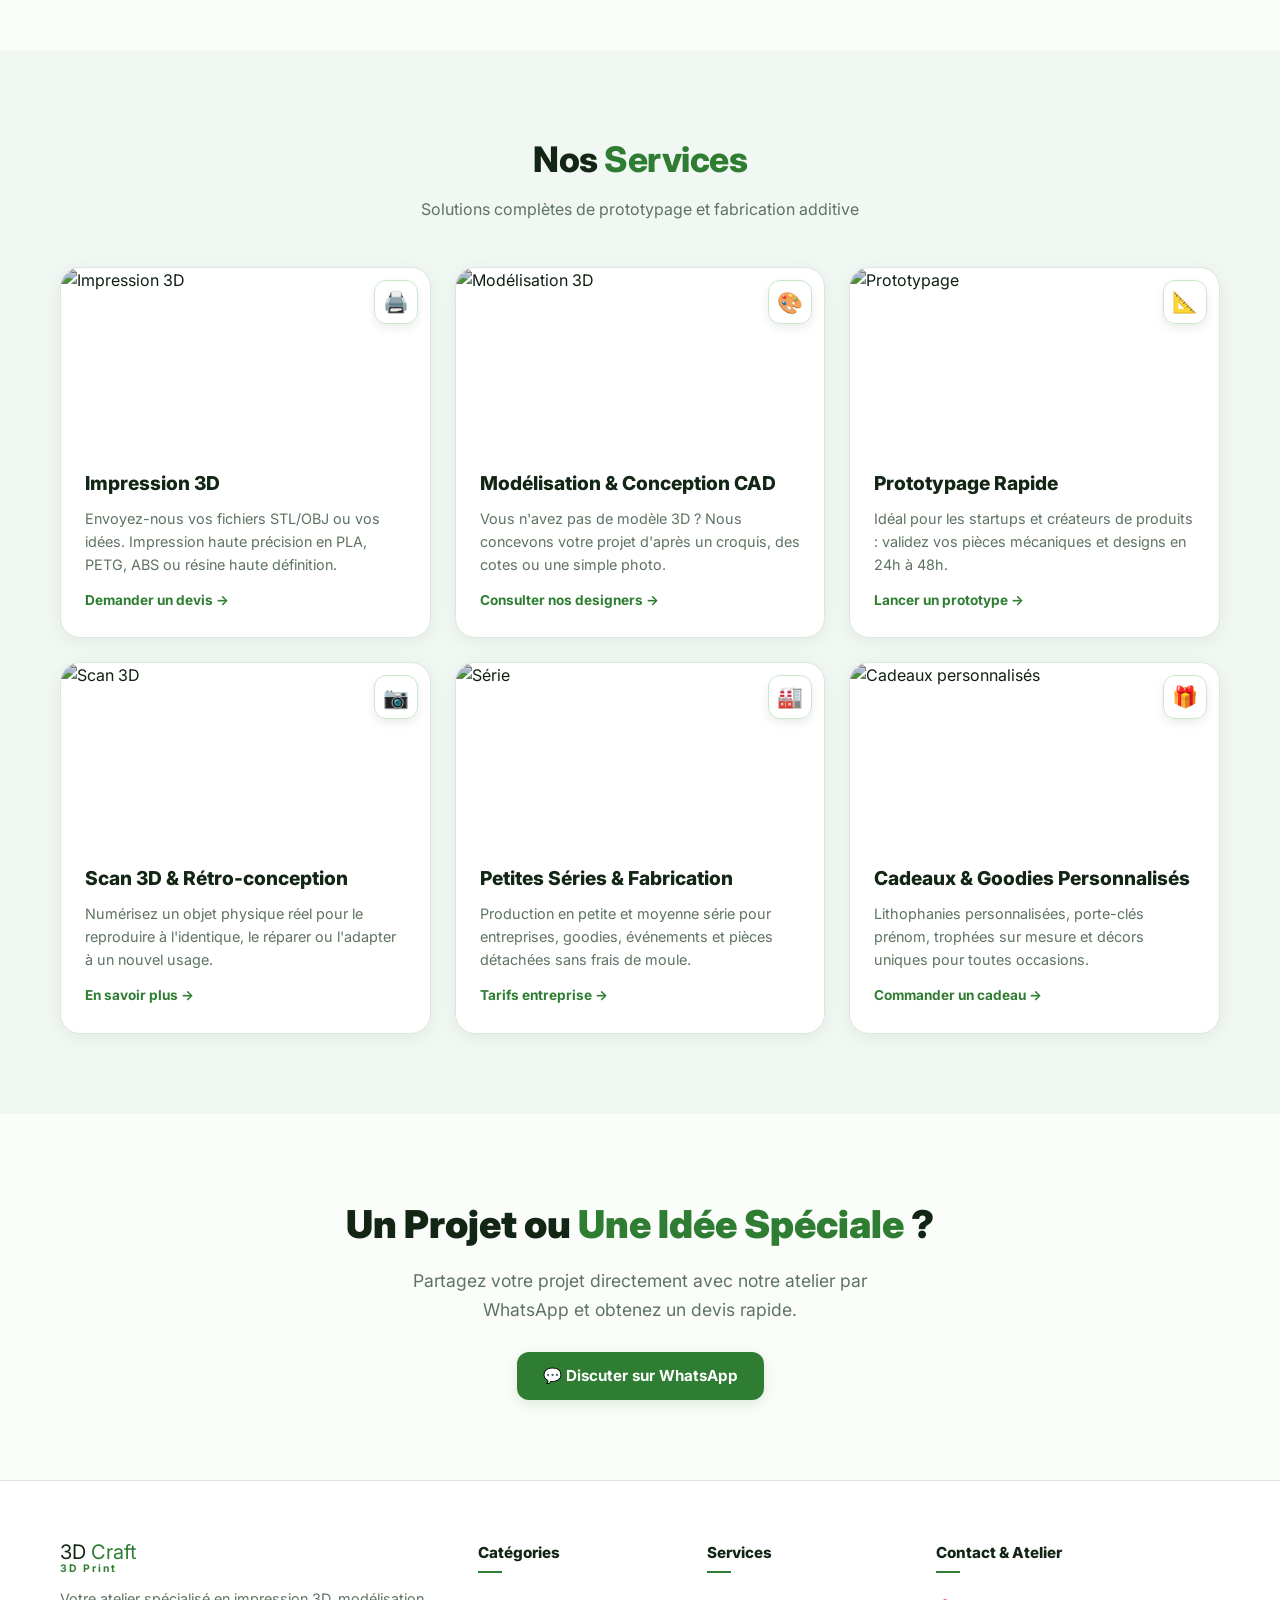
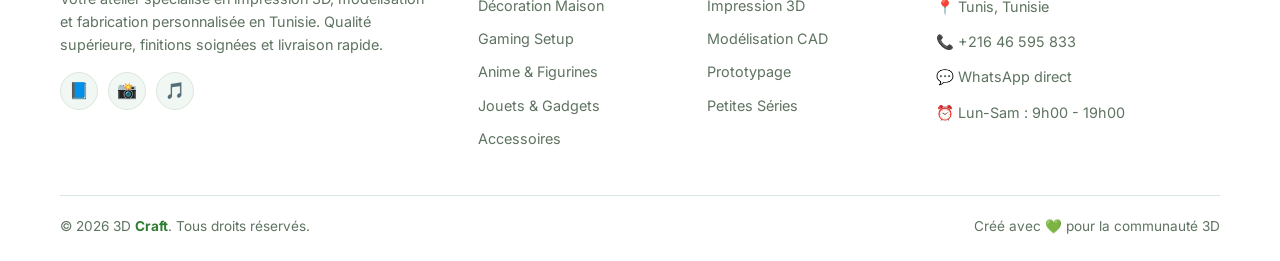
==== commit 583b8b87: "Update service images and WhatsApp contact numbers Updated WhatsApp contact links and images for ser" ====
--- a/index.html
+++ b/index.html
@@ -143,18 +143,18 @@
         <div class="services-grid">
           <div class="service-card">
             <div class="service-img-wrap">
-              <img src="https://images.unsplash.com/photo-1612815154858-60aa4c59eaa6?w=600&q=80" alt="Impression 3D">
+              <img src="https://nextcurious.com/wp-content/uploads/2025/07/3d-printer-market.png" alt="Impression 3D">
               <div class="service-icon-badge">🖨️</div>
             </div>
             <div class="service-content">
-              <h3>Impression 3D FDM & Résine</h3>
+              <h3>Impression 3D</h3>
               <p>Envoyez-nous vos fichiers STL/OBJ ou vos idées. Impression haute précision en PLA, PETG, ABS ou résine haute définition.</p>
-              <a href="https://wa.me/21600000000?text=Bonjour,%20je%20souhaite%20un%20devis%20pour%20une%20impression%203D" target="_blank" class="service-link">Demander un devis →</a>
-            </div>
-          </div>
-          <div class="service-card">
-            <div class="service-img-wrap">
-              <img src="https://images.unsplash.com/photo-1617802690992-15d93263d3a9?w=600&q=80" alt="Modélisation 3D">
+              <a href="https://wa.me/21646595833?text=Bonjour,%20je%20souhaite%20un%20devis%20pour%20une%20impression%203D" target="_blank" class="service-link">Demander un devis →</a>
+            </div>
+          </div>
+          <div class="service-card">
+            <div class="service-img-wrap">
+              <img src="https://www.bm-online.de/wp-content/uploads/C/A/CAM-uebergabe_am_Schreibtisch_4BD936DF-F8C5-4E5A-9B43-1147B59D0068.jpg" alt="Modélisation 3D">
               <div class="service-icon-badge">🎨</div>
             </div>
             <div class="service-content">
@@ -204,7 +204,7 @@
             <div class="service-content">
               <h3>Cadeaux & Goodies Personnalisés</h3>
               <p>Lithophanies personnalisées, porte-clés prénom, trophées sur mesure et décors uniques pour toutes occasions.</p>
-              <a href="https://wa.me/21600000000?text=Bonjour,%20cadeau%20personnalisé%203D" target="_blank" class="service-link">Commander un cadeau →</a>
+              <a href="https://wa.me/21646595833?text=Bonjour,%20cadeau%20personnalisé%203D" target="_blank" class="service-link">Commander un cadeau →</a>
             </div>
           </div>
         </div>
@@ -216,7 +216,7 @@
       <div class="container">
         <h2>Un Projet ou <span>Une Idée Spéciale</span> ?</h2>
         <p>Partagez votre projet directement avec notre atelier par WhatsApp et obtenez un devis rapide.</p>
-        <a href="https://wa.me/21600000000?text=Bonjour%203D%20Craft,%20j'ai%20une%20idée%20de%20création%203D%20!" target="_blank" class="btn btn-primary">
+        <a href="https://wa.me/21646595833?text=Bonjour%203D%20Craft,%20j'ai%20une%20idée%20de%20création%203D%20!" target="_blank" class="btn btn-primary">
           💬 Discuter sur WhatsApp
         </a>
       </div>
@@ -287,7 +287,7 @@
         <div class="footer-col">
           <h4>Contact & Atelier</h4>
           <div class="footer-contact">📍 Tunis, Tunisie</div>
-          <div class="footer-contact">📞 +216 00 000 000</div>
+          <div class="footer-contact">📞 +216 46 595 833</div>
           <div class="footer-contact">💬 WhatsApp direct</div>
           <div class="footer-contact">⏰ Lun-Sam : 9h00 - 19h00</div>
         </div>
@@ -300,7 +300,7 @@
   </footer>
 
   <!-- WhatsApp Float -->
-  <a href="https://wa.me/21600000000" target="_blank" class="wa-float" title="Commander sur WhatsApp">💬</a>
+  <a href="https://wa.me/21646595833" target="_blank" class="wa-float" title="Commander sur WhatsApp">💬</a>
 
   <!-- Toast -->
   <div class="toast" id="toast"></div>
--- a/style.css
+++ b/style.css
@@ -28,7 +28,7 @@
 .navbar.scrolled{box-shadow:0 2px 18px rgba(22,43,25,.07)}
 .navbar .container{display:flex;align-items:center;justify-content:space-between;height:72px}
 .nav-brand{display:flex;align-items:center;gap:12px;font-weight:900}
-.nav-brand img{width:44px;height:44px;border-radius:var(--radius-sm);object-fit:cover;border:1px solid var(--border)}
+.nav-brand img{width:44px;height:44px;border-radius:var(--radius-sm);object-fit:contain;border:none}
 .brand-name{font-size:1.25rem;color:var(--text);line-height:1.1}
 .brand-name span{color:var(--primary)}
 .brand-sub{font-size:.65rem;color:var(--text-muted);font-weight:700;letter-spacing:2px;display:block}
@@ -48,7 +48,7 @@
 
 /* Hero */
 .hero{min-height:88vh;display:flex;align-items:center;position:relative;overflow:hidden;padding:100px 0 60px;background:linear-gradient(180deg,#fff 0%,var(--bg-section) 100%)}
-.hero::before{content:'';position:absolute;top:-10%;right:-10%;width:600px;height:600px;background:radial-gradient(circle,rgba(76,175,80,.16) 0%,transparent 65%);border-radius:50%;pointer-events:none}
+.hero::before{content:'';position:absolute;top:-10%;right:-10%;width:600px;height:600px;background:radial-gradient(ellipse at center,rgba(76,175,80,.12) 0%,transparent 70%);pointer-events:none}
 .hero .container{display:grid;grid-template-columns:1.1fr .9fr;gap:40px;align-items:center;position:relative;z-index:1}
 .hero-badge{display:inline-flex;align-items:center;gap:8px;padding:6px 14px;background:var(--primary-soft);border:1px solid var(--primary-border);border-radius:50px;font-size:.82rem;font-weight:700;color:var(--primary);margin-bottom:20px}
 .pulse-dot{width:8px;height:8px;background:var(--primary);border-radius:50%;animation:pulse 2s infinite}
@@ -57,9 +57,10 @@
 .hero h1 span{color:var(--primary)}
 .hero p{font-size:1.1rem;color:var(--text-muted);margin-bottom:30px;max-width:500px}
 .hero-buttons{display:flex;gap:14px;flex-wrap:wrap}
-.hero-visual{display:flex;justify-content:center}
-.hero-logo-box{width:320px;height:320px;background:#fff;border-radius:50%;padding:20px;box-shadow:0 16px 48px rgba(46,125,50,.12),0 0 0 8px var(--primary-soft);display:flex;align-items:center;justify-content:center}
-.hero-logo-box img{width:100%;height:100%;object-fit:contain;border-radius:50%}
+.hero-visual{display:flex;justify-content:center;align-items:center}
+.hero-logo-box{width:340px;max-width:100%;display:flex;align-items:center;justify-content:center;background:transparent}
+.hero-logo-box img{width:100%;height:auto;max-height:340px;object-fit:contain;filter:drop-shadow(0 14px 28px rgba(46,125,50,.16));animation:logoFloat 4s ease-in-out infinite}
+@keyframes logoFloat{0%,100%{transform:translateY(0)}50%{transform:translateY(-8px)}}
 .hero-stats{display:flex;gap:36px;margin-top:36px;padding-top:20px;border-top:1px solid var(--border)}
 .stat-num{font-size:1.8rem;font-weight:900;color:var(--primary)}
 .stat-lbl{font-size:.78rem;color:var(--text-muted);text-transform:uppercase;font-weight:700;letter-spacing:1px}
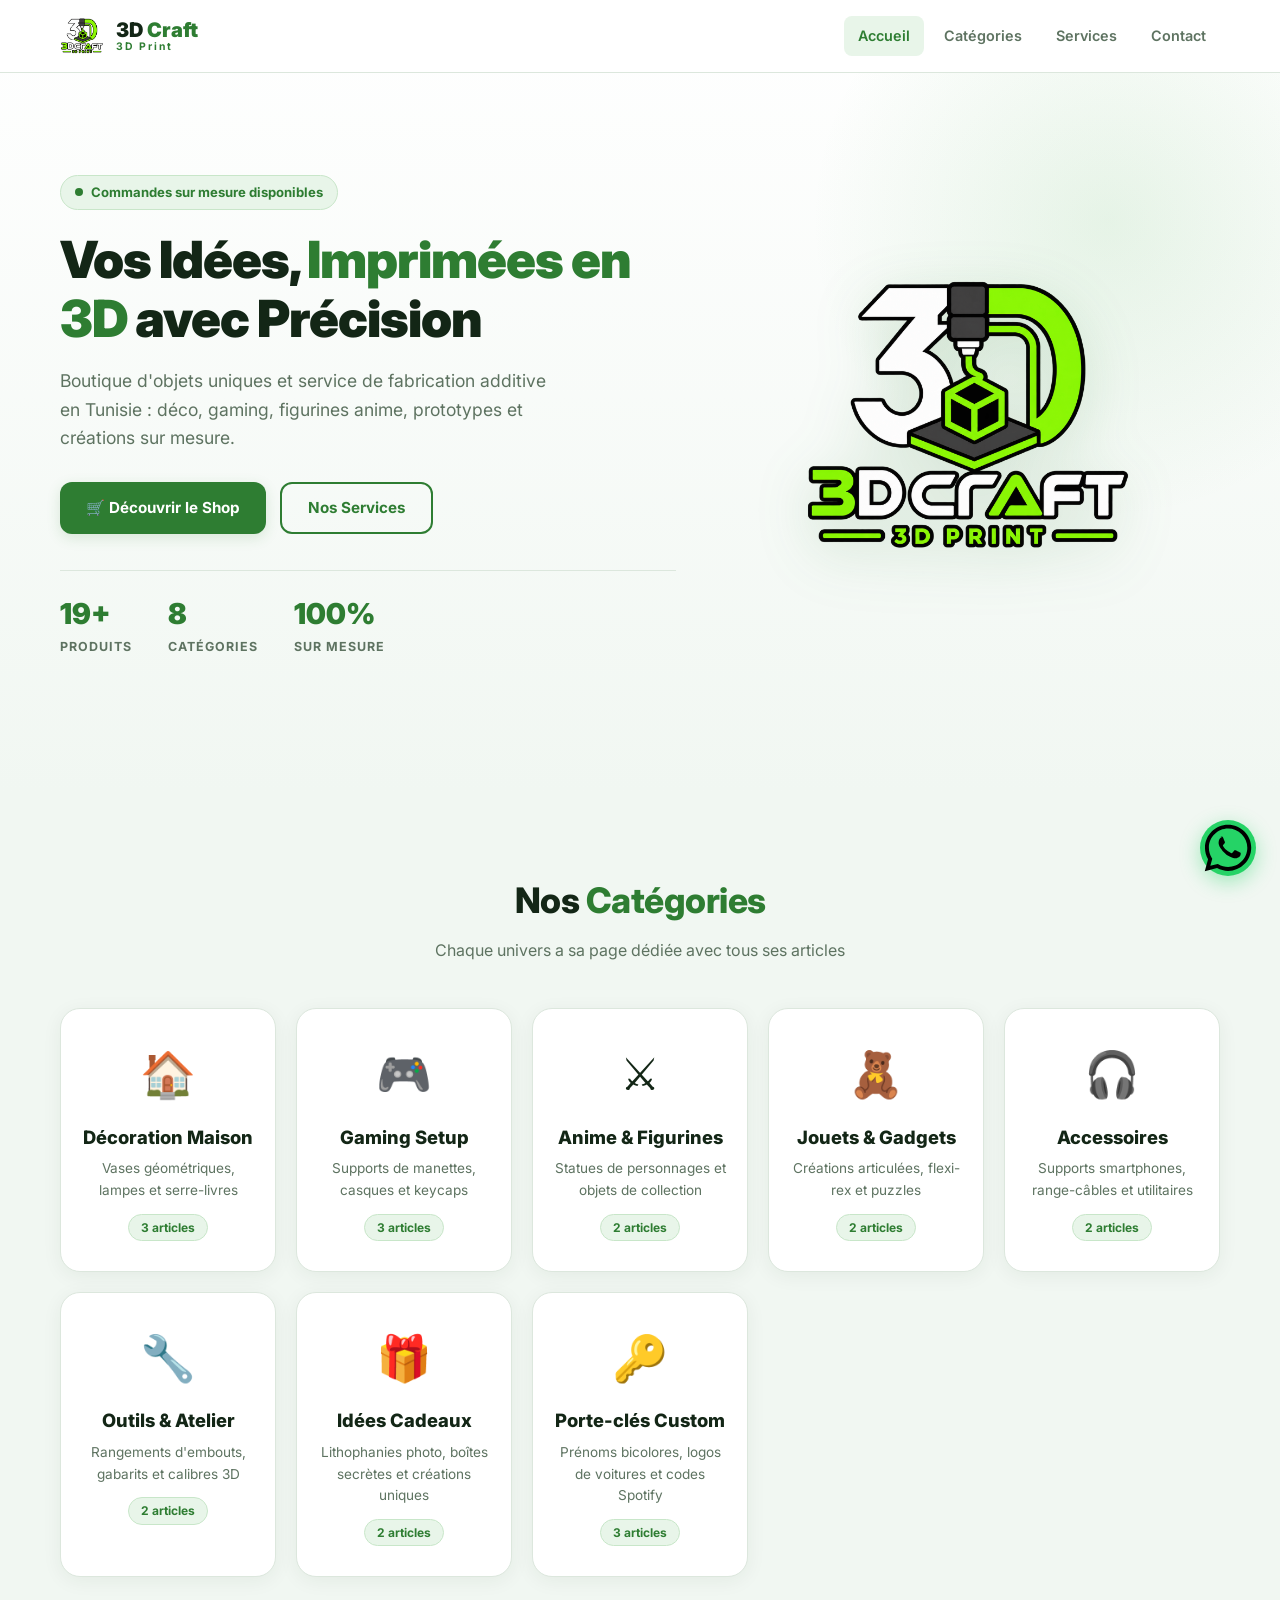
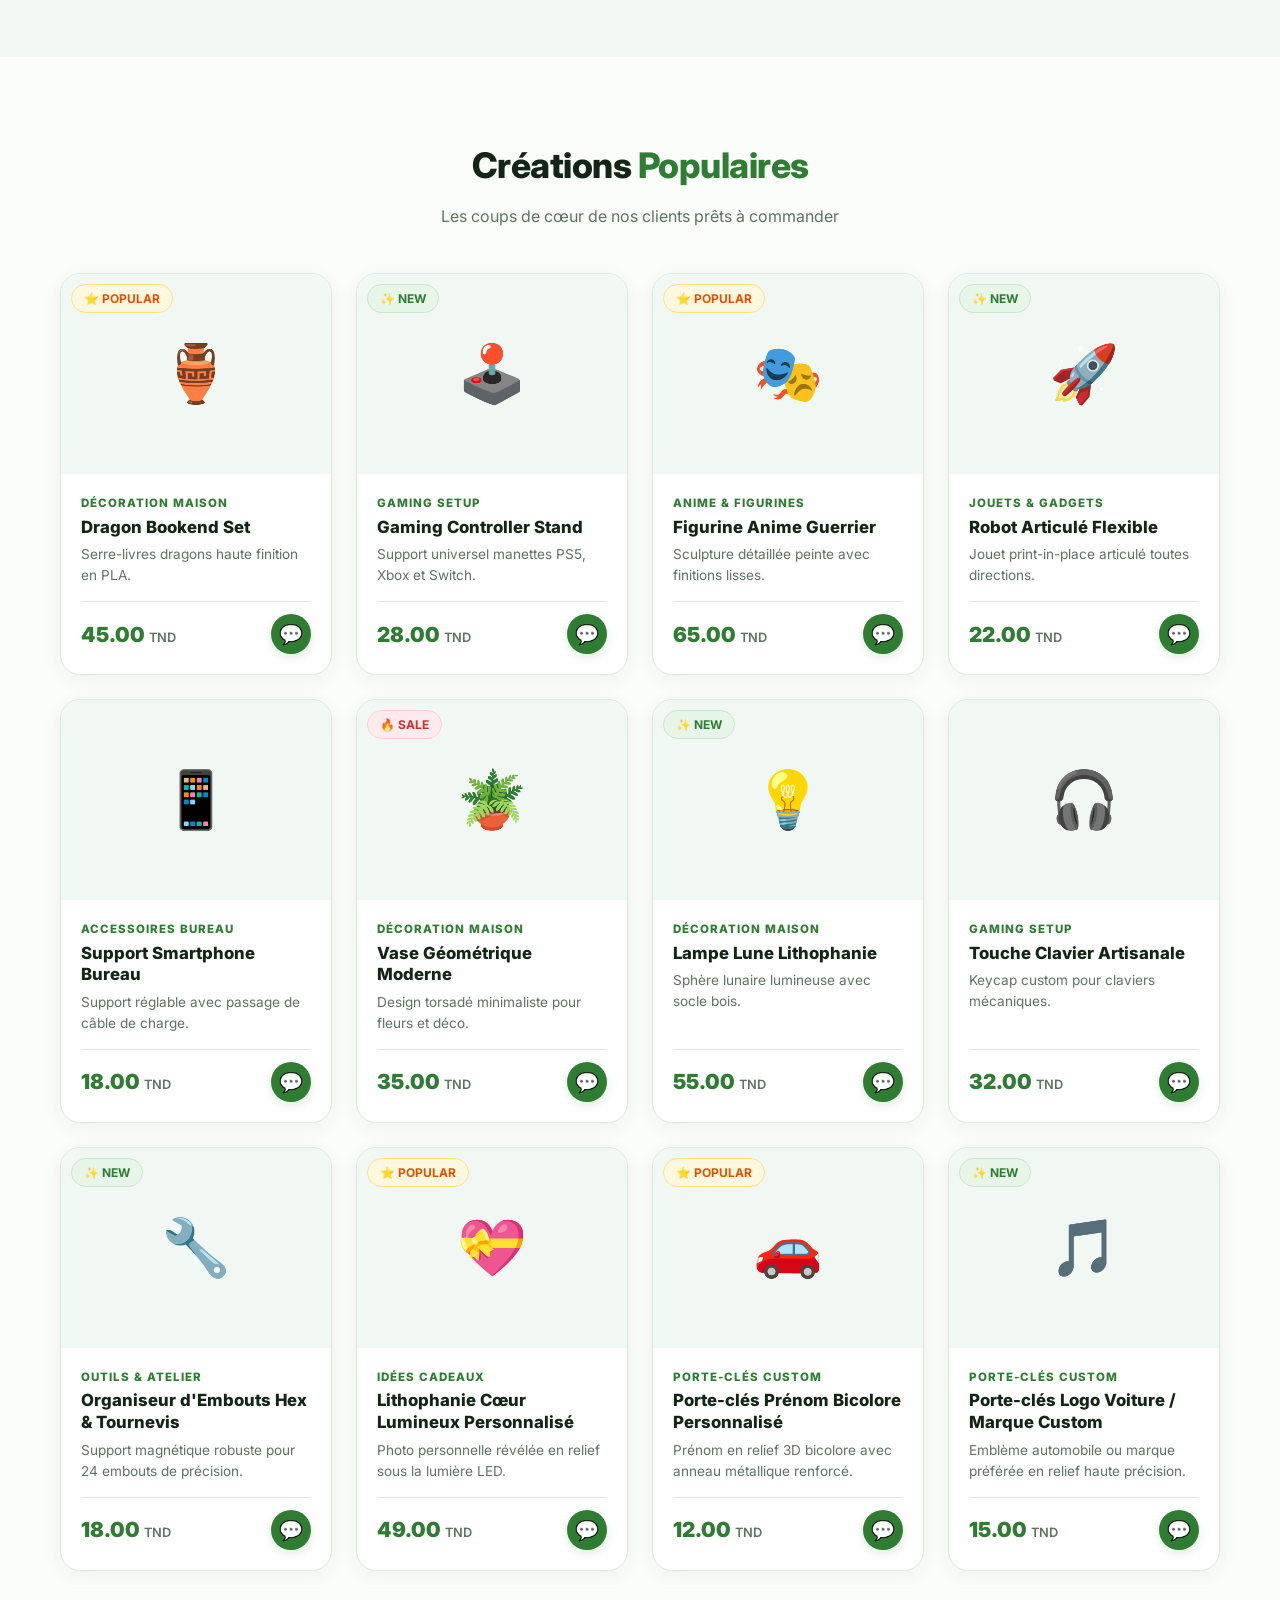
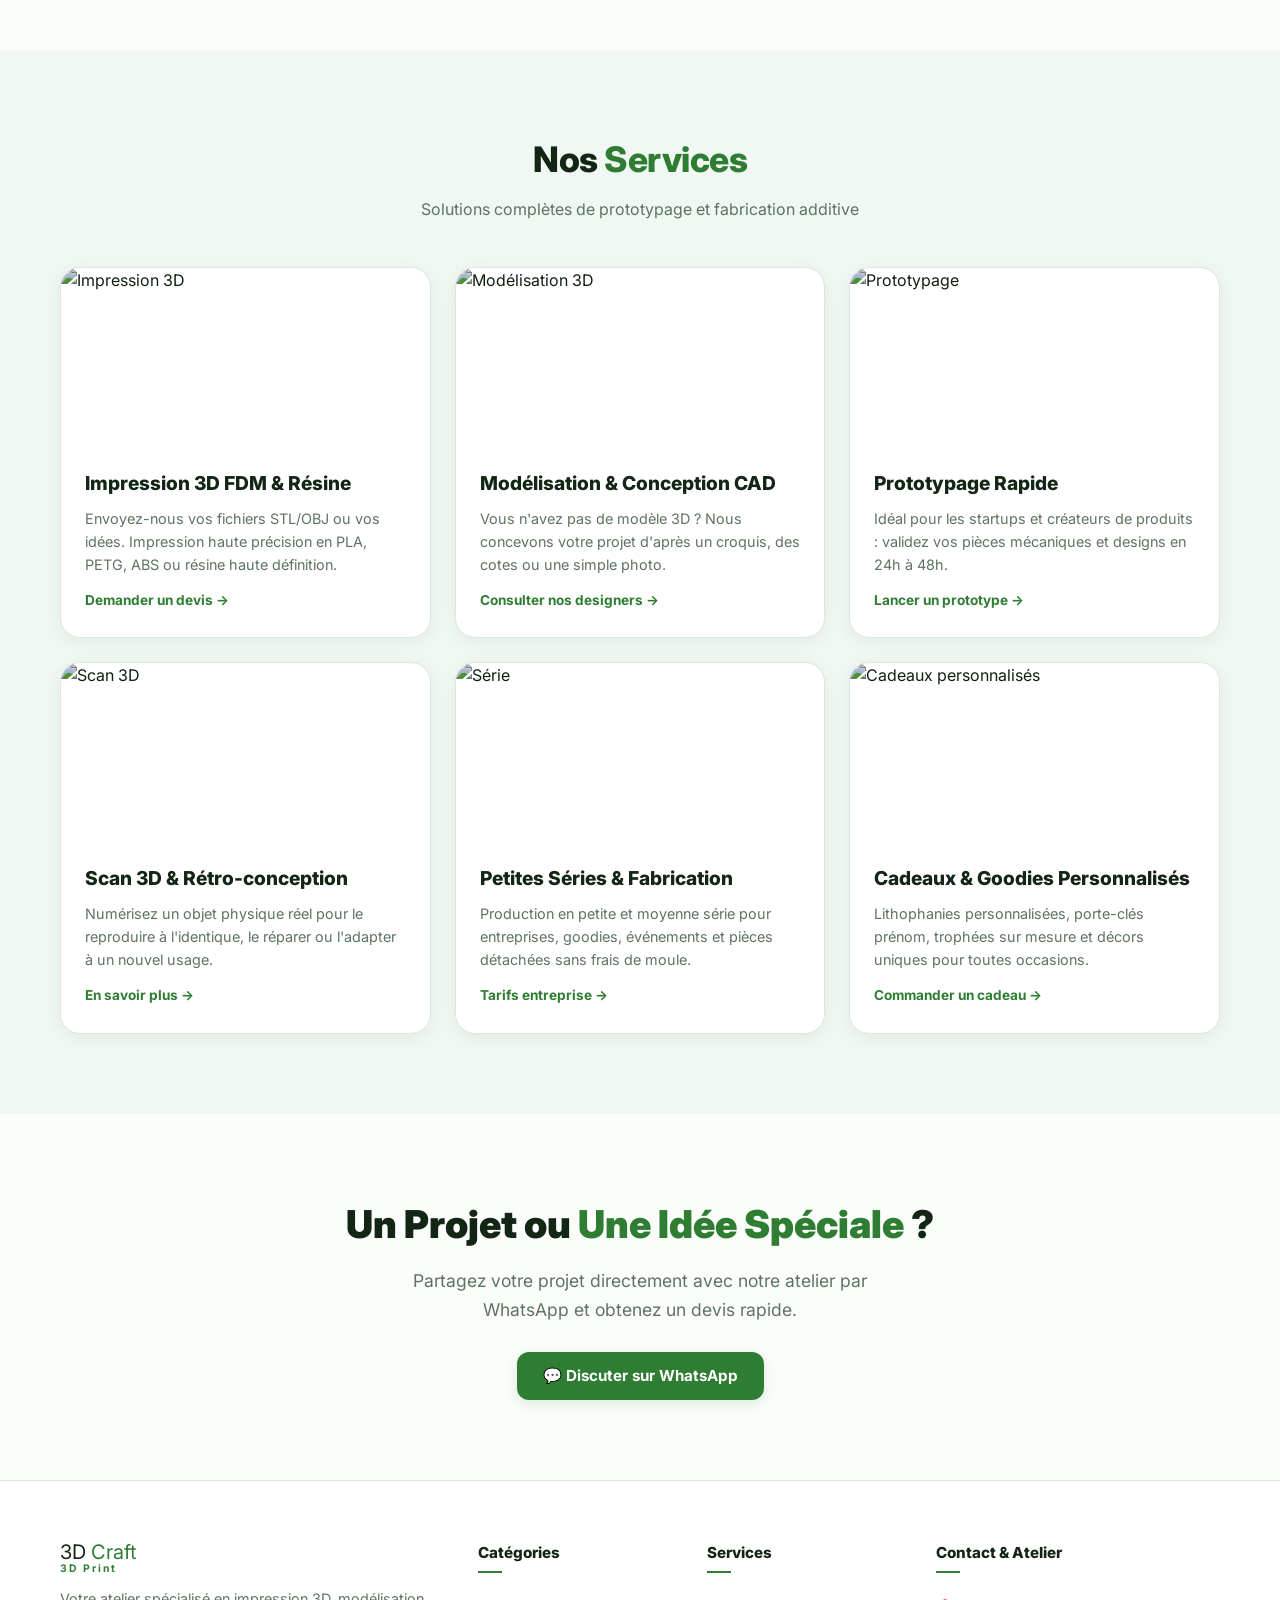
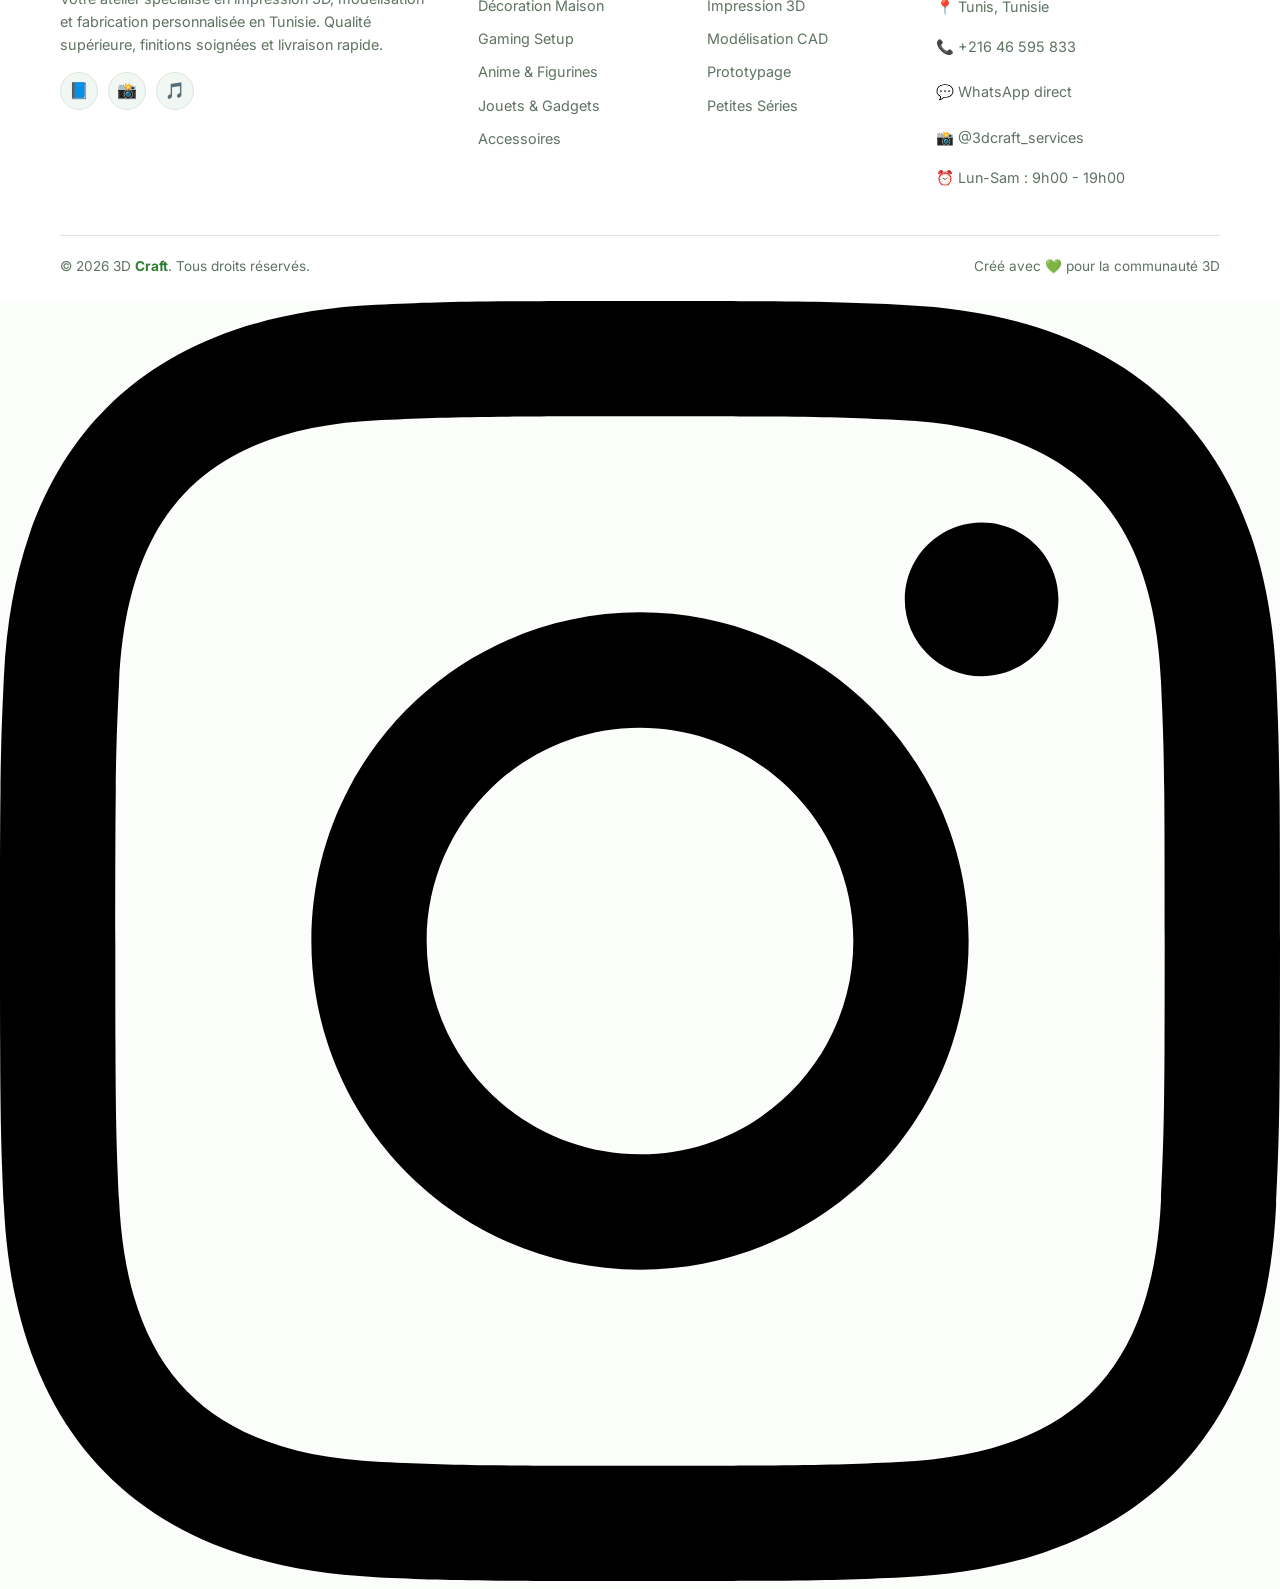
==== commit 84d2dfa8: "Add index.html" ====
--- a/index.html
+++ b/index.html
@@ -143,24 +143,24 @@
         <div class="services-grid">
           <div class="service-card">
             <div class="service-img-wrap">
-              <img src="https://nextcurious.com/wp-content/uploads/2025/07/3d-printer-market.png" alt="Impression 3D">
+              <img src="https://images.unsplash.com/photo-1612815154858-60aa4c59eaa6?w=600&q=80" alt="Impression 3D">
               <div class="service-icon-badge">🖨️</div>
             </div>
             <div class="service-content">
-              <h3>Impression 3D</h3>
+              <h3>Impression 3D FDM & Résine</h3>
               <p>Envoyez-nous vos fichiers STL/OBJ ou vos idées. Impression haute précision en PLA, PETG, ABS ou résine haute définition.</p>
               <a href="https://wa.me/21646595833?text=Bonjour,%20je%20souhaite%20un%20devis%20pour%20une%20impression%203D" target="_blank" class="service-link">Demander un devis →</a>
             </div>
           </div>
           <div class="service-card">
             <div class="service-img-wrap">
-              <img src="https://www.bm-online.de/wp-content/uploads/C/A/CAM-uebergabe_am_Schreibtisch_4BD936DF-F8C5-4E5A-9B43-1147B59D0068.jpg" alt="Modélisation 3D">
+              <img src="https://images.unsplash.com/photo-1617802690992-15d93263d3a9?w=600&q=80" alt="Modélisation 3D">
               <div class="service-icon-badge">🎨</div>
             </div>
             <div class="service-content">
               <h3>Modélisation & Conception CAD</h3>
               <p>Vous n'avez pas de modèle 3D ? Nous concevons votre projet d'après un croquis, des cotes ou une simple photo.</p>
-              <a href="https://wa.me/21600000000?text=Bonjour,%20j'ai%20besoin%20d'une%20modélisation%203D" target="_blank" class="service-link">Consulter nos designers →</a>
+              <a href="https://wa.me/21646595833?text=Bonjour,%20j'ai%20besoin%20d'une%20modélisation%203D" target="_blank" class="service-link">Consulter nos designers →</a>
             </div>
           </div>
           <div class="service-card">
@@ -171,7 +171,7 @@
             <div class="service-content">
               <h3>Prototypage Rapide</h3>
               <p>Idéal pour les startups et créateurs de produits : validez vos pièces mécaniques et designs en 24h à 48h.</p>
-              <a href="https://wa.me/21600000000?text=Bonjour,%20projet%20de%20prototypage%20rapide" target="_blank" class="service-link">Lancer un prototype →</a>
+              <a href="https://wa.me/21646595833?text=Bonjour,%20projet%20de%20prototypage%20rapide" target="_blank" class="service-link">Lancer un prototype →</a>
             </div>
           </div>
           <div class="service-card">
@@ -182,7 +182,7 @@
             <div class="service-content">
               <h3>Scan 3D & Rétro-conception</h3>
               <p>Numérisez un objet physique réel pour le reproduire à l'identique, le réparer ou l'adapter à un nouvel usage.</p>
-              <a href="https://wa.me/21600000000?text=Bonjour,%20je%20souhaite%20scanner%20une%20pièce" target="_blank" class="service-link">En savoir plus →</a>
+              <a href="https://wa.me/21646595833?text=Bonjour,%20je%20souhaite%20scanner%20une%20pièce" target="_blank" class="service-link">En savoir plus →</a>
             </div>
           </div>
           <div class="service-card">
@@ -193,7 +193,7 @@
             <div class="service-content">
               <h3>Petites Séries & Fabrication</h3>
               <p>Production en petite et moyenne série pour entreprises, goodies, événements et pièces détachées sans frais de moule.</p>
-              <a href="https://wa.me/21600000000?text=Bonjour,%20devis%20petite%20série%203D" target="_blank" class="service-link">Tarifs entreprise →</a>
+              <a href="https://wa.me/21646595833?text=Bonjour,%20devis%20petite%20série%203D" target="_blank" class="service-link">Tarifs entreprise →</a>
             </div>
           </div>
           <div class="service-card">
@@ -265,7 +265,7 @@
           <p>Votre atelier spécialisé en impression 3D, modélisation et fabrication personnalisée en Tunisie. Qualité supérieure, finitions soignées et livraison rapide.</p>
           <div class="social-row">
             <a href="#" title="Facebook">📘</a>
-            <a href="#" title="Instagram">📸</a>
+            <a href="https://www.instagram.com/3dcraft_services/" target="_blank" title="Instagram">📸</a>
             <a href="#" title="TikTok">🎵</a>
           </div>
         </div>
@@ -287,8 +287,9 @@
         <div class="footer-col">
           <h4>Contact & Atelier</h4>
           <div class="footer-contact">📍 Tunis, Tunisie</div>
-          <div class="footer-contact">📞 +216 46 595 833</div>
-          <div class="footer-contact">💬 WhatsApp direct</div>
+          <div class="footer-contact"><a href="tel:+21646595833" style="color:inherit">📞 +216 46 595 833</a></div>
+          <div class="footer-contact"><a href="https://wa.me/21646595833" target="_blank" style="color:inherit">💬 WhatsApp direct</a></div>
+          <div class="footer-contact"><a href="https://www.instagram.com/3dcraft_services/" target="_blank" style="color:inherit">📸 @3dcraft_services</a></div>
           <div class="footer-contact">⏰ Lun-Sam : 9h00 - 19h00</div>
         </div>
       </div>
@@ -299,8 +300,13 @@
     </div>
   </footer>
 
-  <!-- WhatsApp Float -->
-  <a href="https://wa.me/21646595833" target="_blank" class="wa-float" title="Commander sur WhatsApp">💬</a>
+  <!-- Floating Social Buttons -->
+  <a href="https://www.instagram.com/3dcraft_services/" target="_blank" class="ig-float" title="Suivez-nous sur Instagram" aria-label="Instagram">
+    <svg viewBox="0 0 24 24"><path d="M12 2.163c3.204 0 3.584.012 4.85.07 3.252.148 4.771 1.691 4.919 4.919.058 1.265.069 1.645.069 4.849 0 3.205-.012 3.584-.069 4.849-.149 3.225-1.664 4.771-4.919 4.919-1.266.058-1.644.07-4.85.07-3.204 0-3.584-.012-4.849-.07-3.26-.149-4.771-1.699-4.919-4.92-.058-1.265-.07-1.644-.07-4.849 0-3.204.013-3.583.07-4.849.149-3.227 1.664-4.771 4.919-4.919 1.266-.057 1.645-.069 4.849-.069zm0-2.163c-3.259 0-3.667.014-4.947.072-4.358.2-6.78 2.618-6.98 6.98-.059 1.281-.073 1.689-.073 4.948 0 3.259.014 3.668.072 4.948.2 4.358 2.618 6.78 6.98 6.98 1.281.058 1.689.072 4.948.072 3.259 0 3.668-.014 4.948-.072 4.354-.2 6.782-2.618 6.979-6.98.059-1.28.073-1.689.073-4.948 0-3.259-.014-3.667-.072-4.947-.196-4.354-2.617-6.78-6.979-6.98-1.281-.059-1.69-.073-4.949-.073zm0 5.838c-3.403 0-6.162 2.759-6.162 6.162s2.759 6.163 6.162 6.163 6.162-2.759 6.162-6.163c0-3.403-2.759-6.162-6.162-6.162zm0 10.162c-2.209 0-4-1.79-4-4 0-2.209 1.791-4 4-4s4 1.791 4 4c0 2.21-1.791 4-4 4zm6.406-11.845c-.796 0-1.441.645-1.441 1.44s.645 1.44 1.441 1.44c.795 0 1.439-.645 1.439-1.44s-.644-1.44-1.439-1.44z"/></svg>
+  </a>
+  <a href="https://wa.me/21646595833" target="_blank" class="wa-float" title="Commander sur WhatsApp" aria-label="WhatsApp">
+    <svg viewBox="0 0 24 24"><path d="M12.04 2C6.58 2 2.13 6.45 2.13 11.91C2.13 13.66 2.59 15.36 3.45 16.86L2.05 22L7.3 20.62C8.75 21.41 10.38 21.83 12.04 21.83C17.5 21.83 21.95 17.38 21.95 11.92C21.95 9.27 20.92 6.78 19.05 4.91C17.18 3.03 14.69 2 12.04 2M12.05 3.67C14.25 3.67 16.31 4.53 17.87 6.09C19.42 7.65 20.28 9.72 20.28 11.92C20.28 16.46 16.58 20.15 12.04 20.15C10.56 20.15 9.11 19.76 7.85 19L7.55 18.83L4.43 19.65L5.26 16.61L5.06 16.29C4.24 14.99 3.81 13.47 3.81 11.91C3.81 7.37 7.5 3.67 12.05 3.67M9.53 7.32C9.33 7.32 9.07 7.39 8.84 7.64C8.61 7.89 7.97 8.49 7.97 9.72C7.97 10.95 8.87 12.13 9 12.3C9.13 12.47 10.63 14.78 12.92 15.77C13.47 16.01 13.9 16.15 14.23 16.26C14.79 16.44 15.3 16.41 15.7 16.35C16.16 16.28 17.09 15.78 17.29 15.23C17.48 14.68 17.48 14.21 17.42 14.11C17.36 14.01 17.2 13.95 16.94 13.82C16.69 13.7 15.44 13.08 15.21 13C14.98 12.91 14.82 12.87 14.65 13.12C14.49 13.36 14.03 13.9 13.89 14.06C13.75 14.23 13.61 14.25 13.36 14.12C13.1 14 12.28 13.73 11.31 12.87C10.55 12.19 10.04 11.36 9.89 11.11C9.75 10.86 9.87 10.72 10 10.6C10.12 10.48 10.26 10.3 10.39 10.15C10.52 10 10.56 9.89 10.65 9.72C10.73 9.56 10.69 9.41 10.63 9.29C10.57 9.16 10.08 7.97 9.87 7.48C9.67 7 9.47 7.07 9.32 7.06L8.94 7.06C8.75 7.06 8.52 7.14 9.53 7.32Z"/></svg>
+  </a>
 
   <!-- Toast -->
   <div class="toast" id="toast"></div>
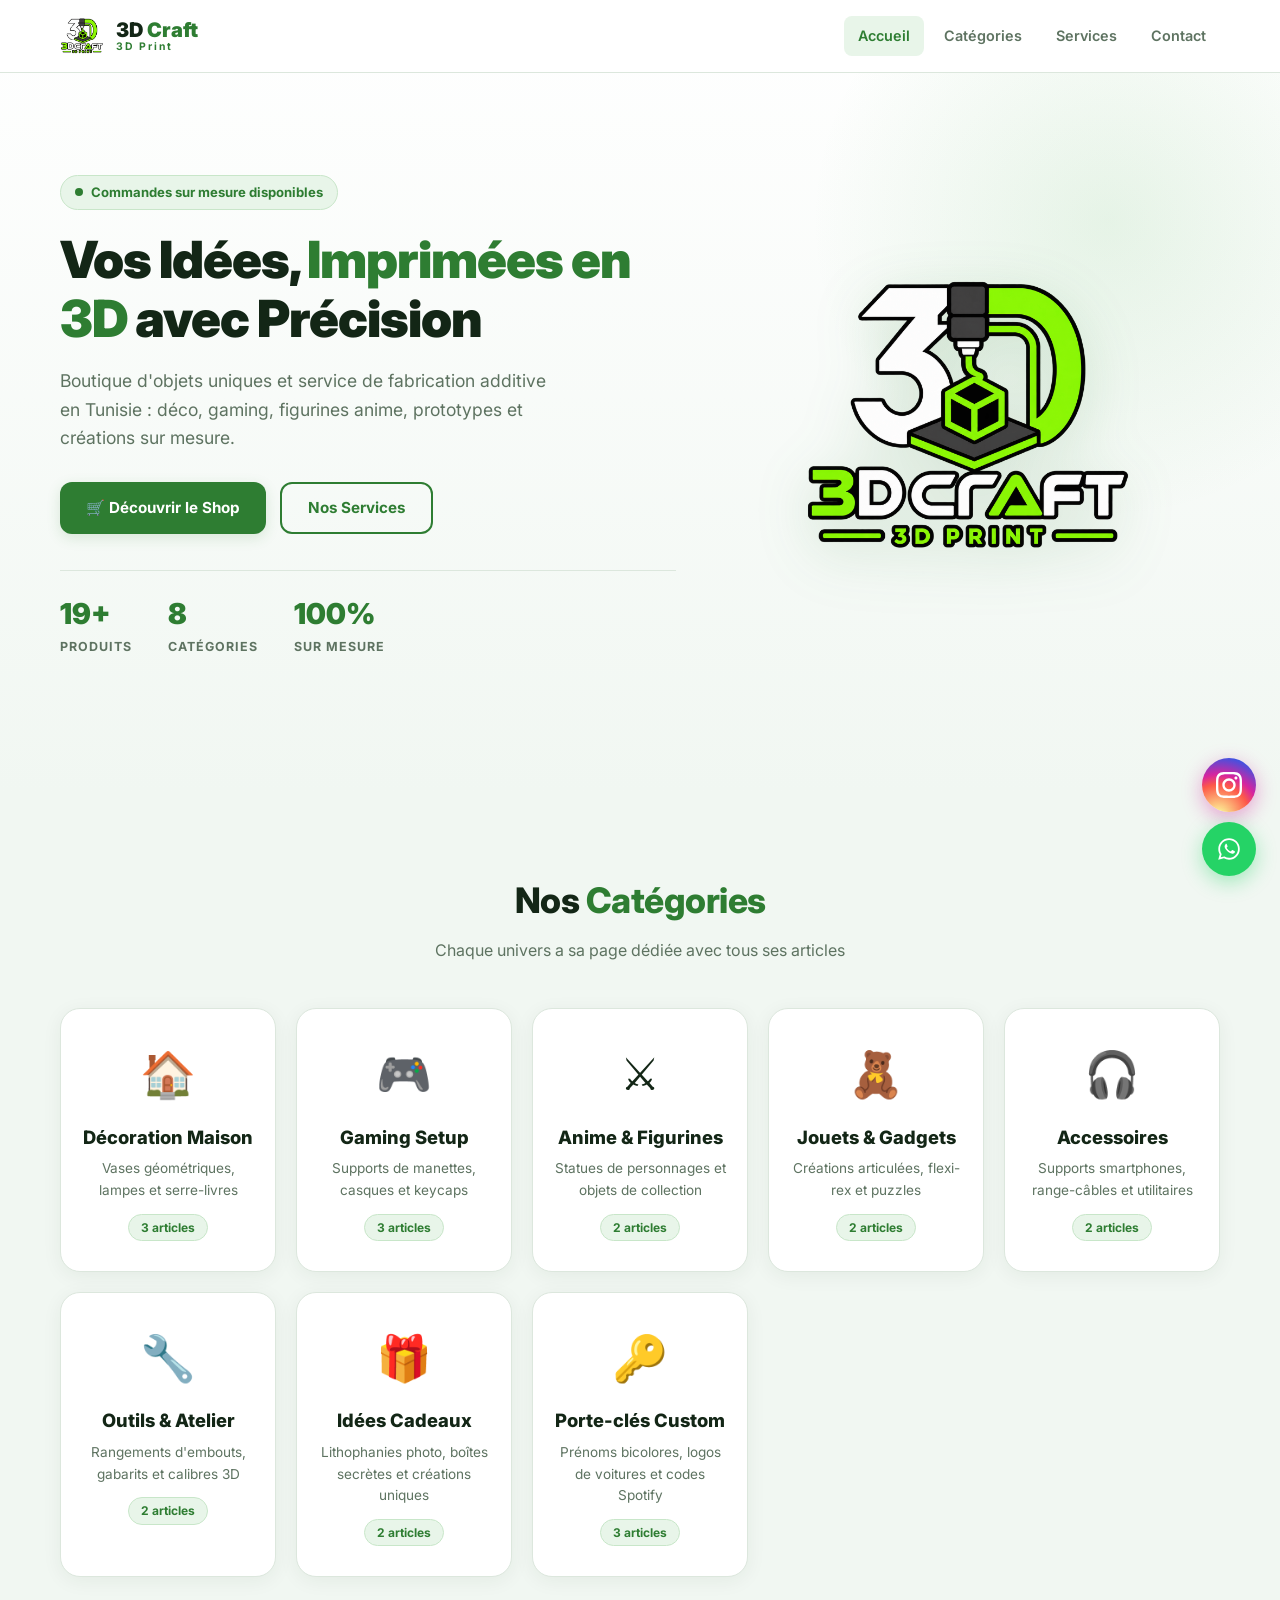
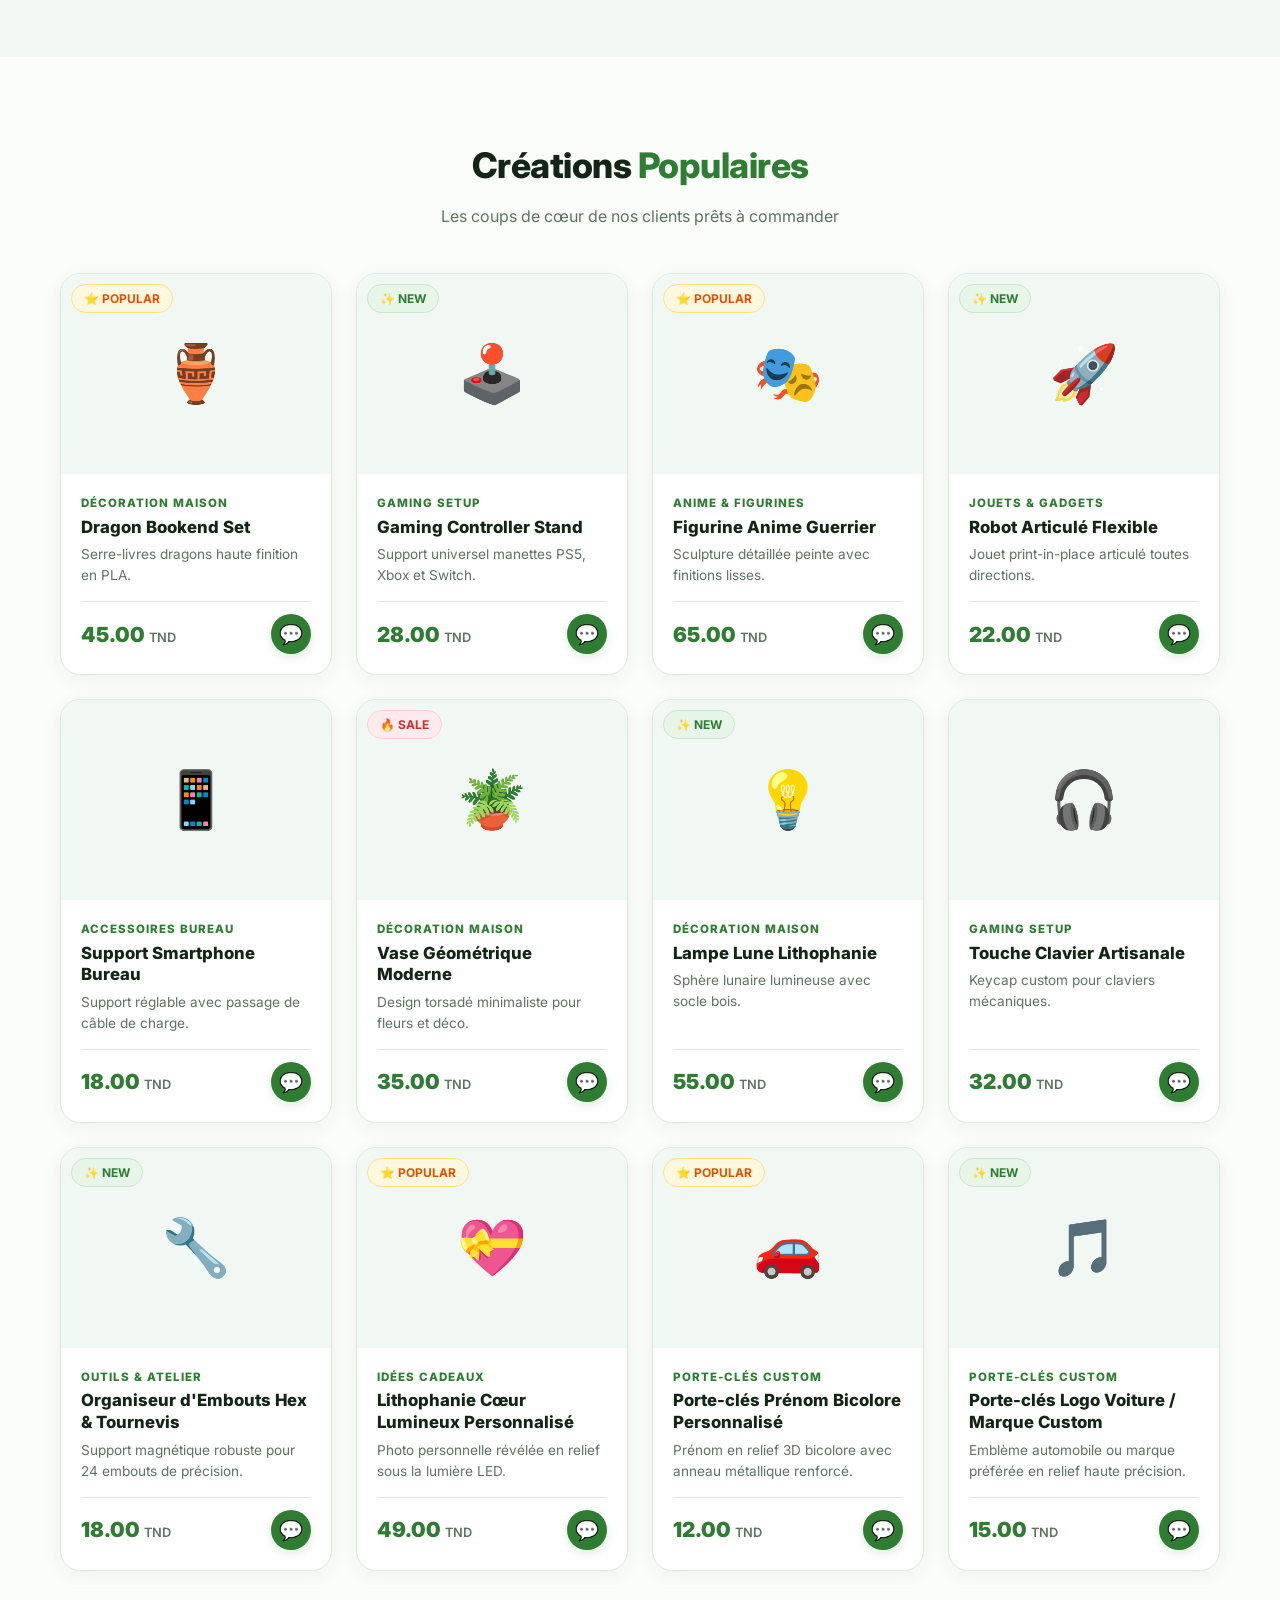
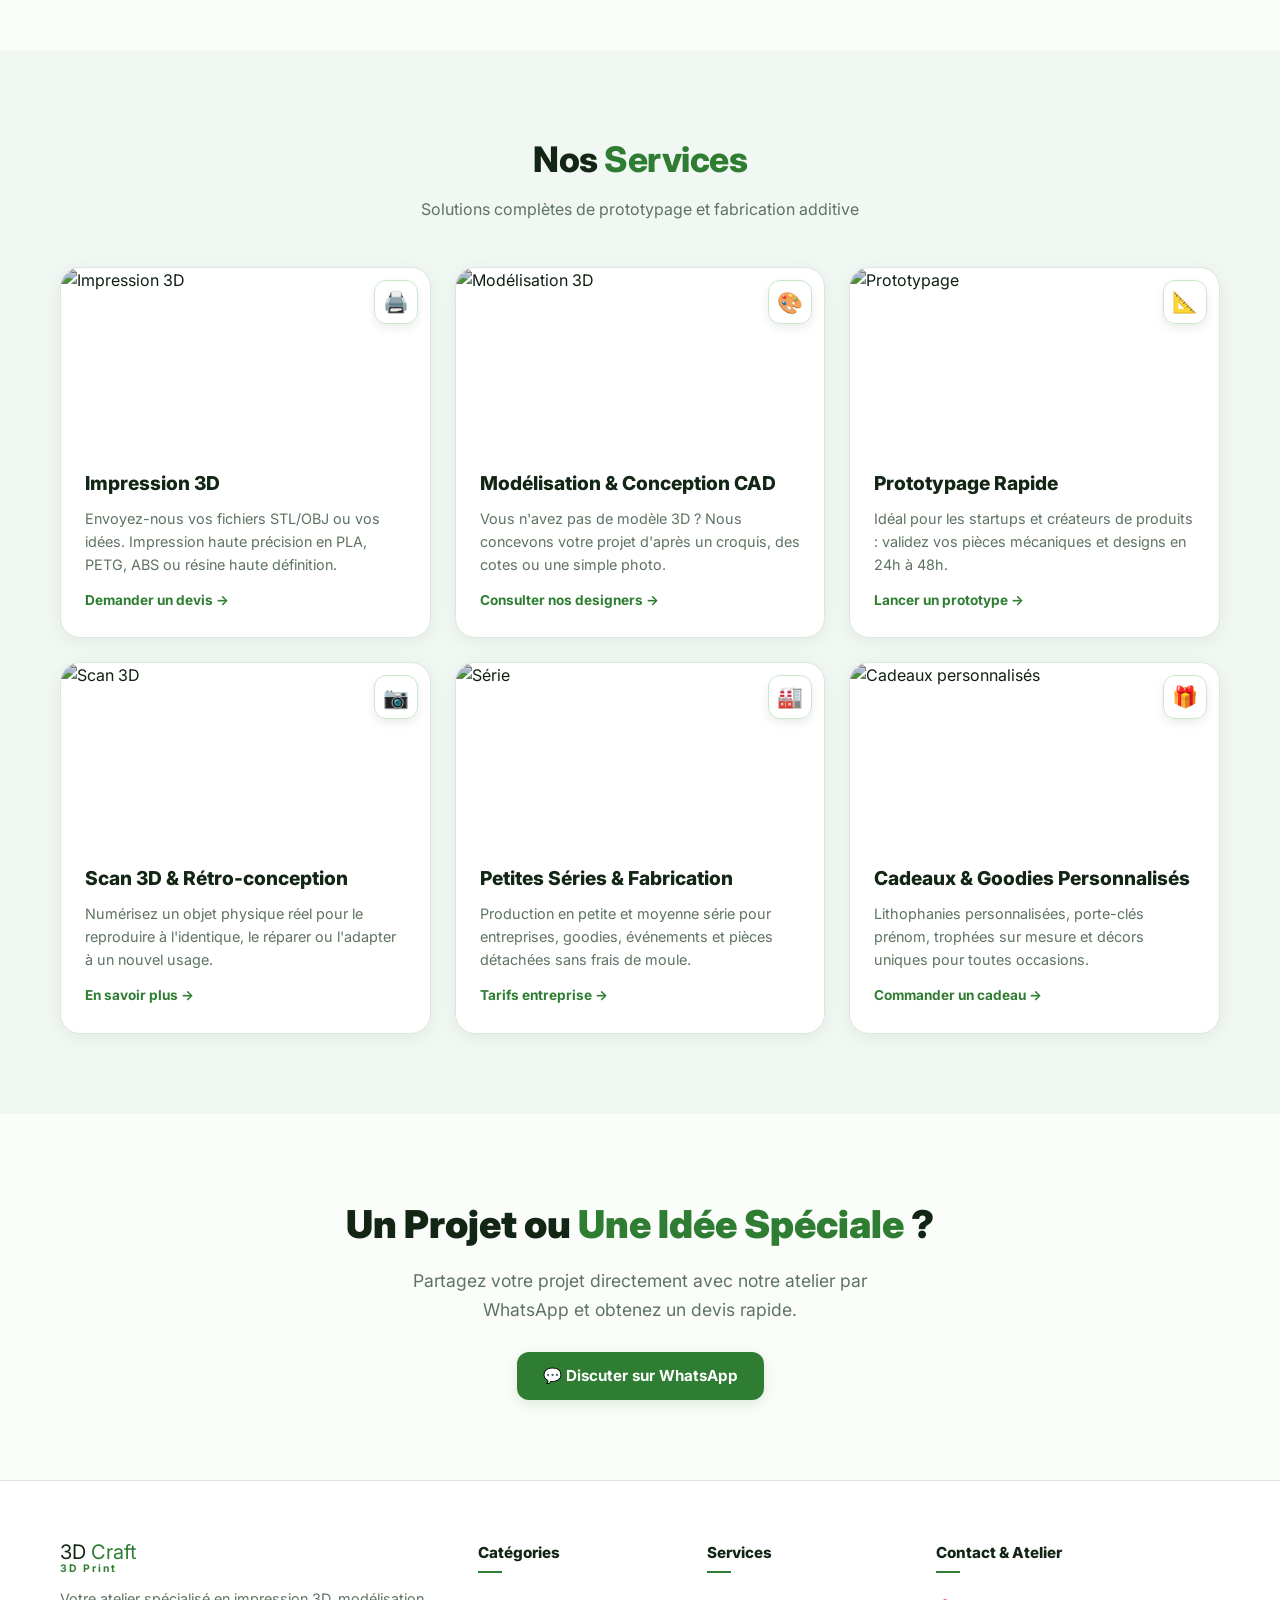
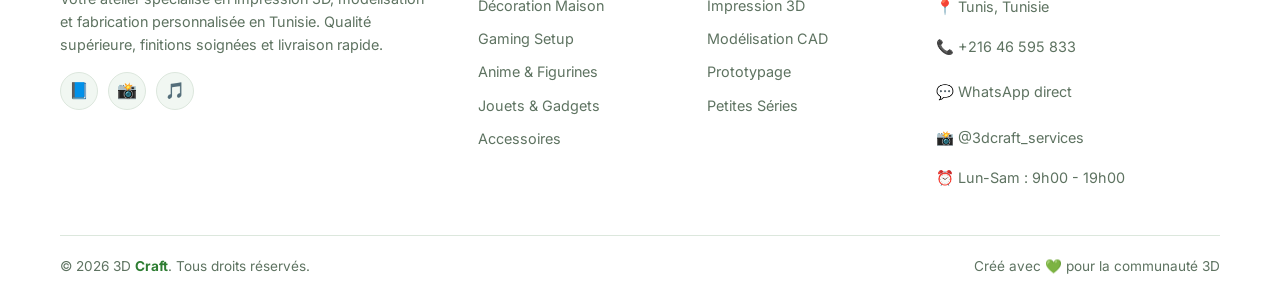
==== commit 8263a5aa: "Update images for 3D printing and modeling services" ====
--- a/index.html
+++ b/index.html
@@ -143,18 +143,18 @@
         <div class="services-grid">
           <div class="service-card">
             <div class="service-img-wrap">
-              <img src="https://images.unsplash.com/photo-1612815154858-60aa4c59eaa6?w=600&q=80" alt="Impression 3D">
+              <img src="https://nextcurious.com/wp-content/uploads/2025/07/3d-printer-market.png" alt="Impression 3D">
               <div class="service-icon-badge">🖨️</div>
             </div>
             <div class="service-content">
-              <h3>Impression 3D FDM & Résine</h3>
+              <h3>Impression 3D</h3>
               <p>Envoyez-nous vos fichiers STL/OBJ ou vos idées. Impression haute précision en PLA, PETG, ABS ou résine haute définition.</p>
               <a href="https://wa.me/21646595833?text=Bonjour,%20je%20souhaite%20un%20devis%20pour%20une%20impression%203D" target="_blank" class="service-link">Demander un devis →</a>
             </div>
           </div>
           <div class="service-card">
             <div class="service-img-wrap">
-              <img src="https://images.unsplash.com/photo-1617802690992-15d93263d3a9?w=600&q=80" alt="Modélisation 3D">
+              <img src="https://www.bm-online.de/wp-content/uploads/C/A/CAM-uebergabe_am_Schreibtisch_4BD936DF-F8C5-4E5A-9B43-1147B59D0068.jpg" alt="Modélisation 3D">
               <div class="service-icon-badge">🎨</div>
             </div>
             <div class="service-content">
--- a/style.css
+++ b/style.css
@@ -145,9 +145,13 @@
 .footer-bottom{border-top:1px solid var(--border);padding-top:20px;display:flex;justify-content:space-between;align-items:center;flex-wrap:wrap;gap:10px;font-size:.85rem;color:var(--text-muted)}
 .footer-bottom span{color:var(--primary);font-weight:700}
 
-/* WhatsApp Float */
-.wa-float{position:fixed;bottom:24px;right:24px;width:56px;height:56px;border-radius:50%;background:#25d366;color:#fff!important;display:flex;align-items:center;justify-content:center;font-size:1.8rem;z-index:999;box-shadow:0 6px 20px rgba(37,211,102,.4);transition:var(--transition)}
+/* Floating Social Buttons (WhatsApp & Instagram) */
+.wa-float, .ig-float{position:fixed;right:24px;width:54px;height:54px;border-radius:50%;color:#fff!important;display:flex;align-items:center;justify-content:center;z-index:999;transition:var(--transition);text-decoration:none}
+.wa-float{bottom:24px;background:#25d366;box-shadow:0 6px 20px rgba(37,211,102,.4)}
 .wa-float:hover{transform:scale(1.1);box-shadow:0 8px 28px rgba(37,211,102,.6)}
+.ig-float{bottom:88px;background:radial-gradient(circle at 30% 107%, #fdf497 0%, #fdf497 5%, #fd5949 45%, #d6249f 60%, #285AEB 90%);box-shadow:0 6px 20px rgba(214,36,159,.4)}
+.ig-float:hover{transform:scale(1.1);box-shadow:0 8px 28px rgba(214,36,159,.65)}
+.wa-float svg, .ig-float svg{width:26px;height:26px;fill:#fff;display:block}
 
 /* Admin Specific */
 .admin-login-wrap{min-height:90vh;display:flex;align-items:center;justify-content:center;padding:40px 20px;background:var(--bg-section)}
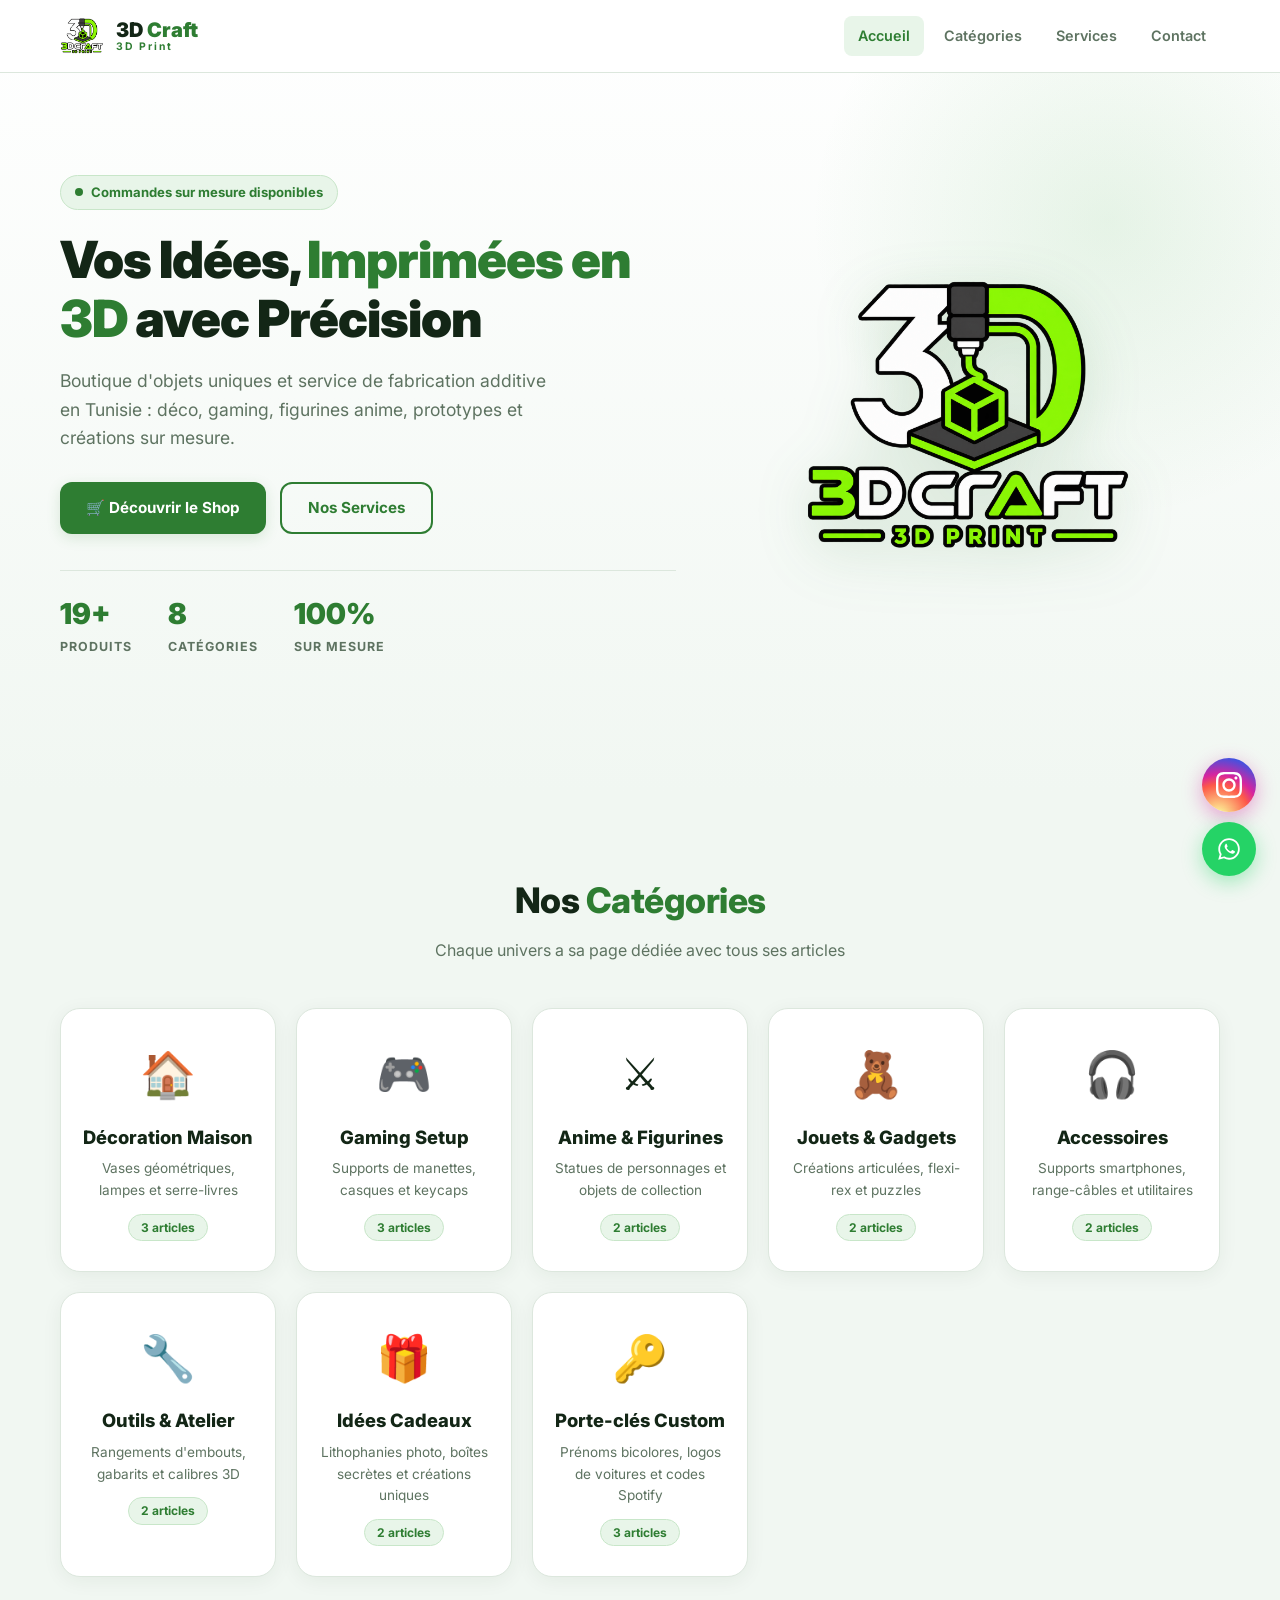
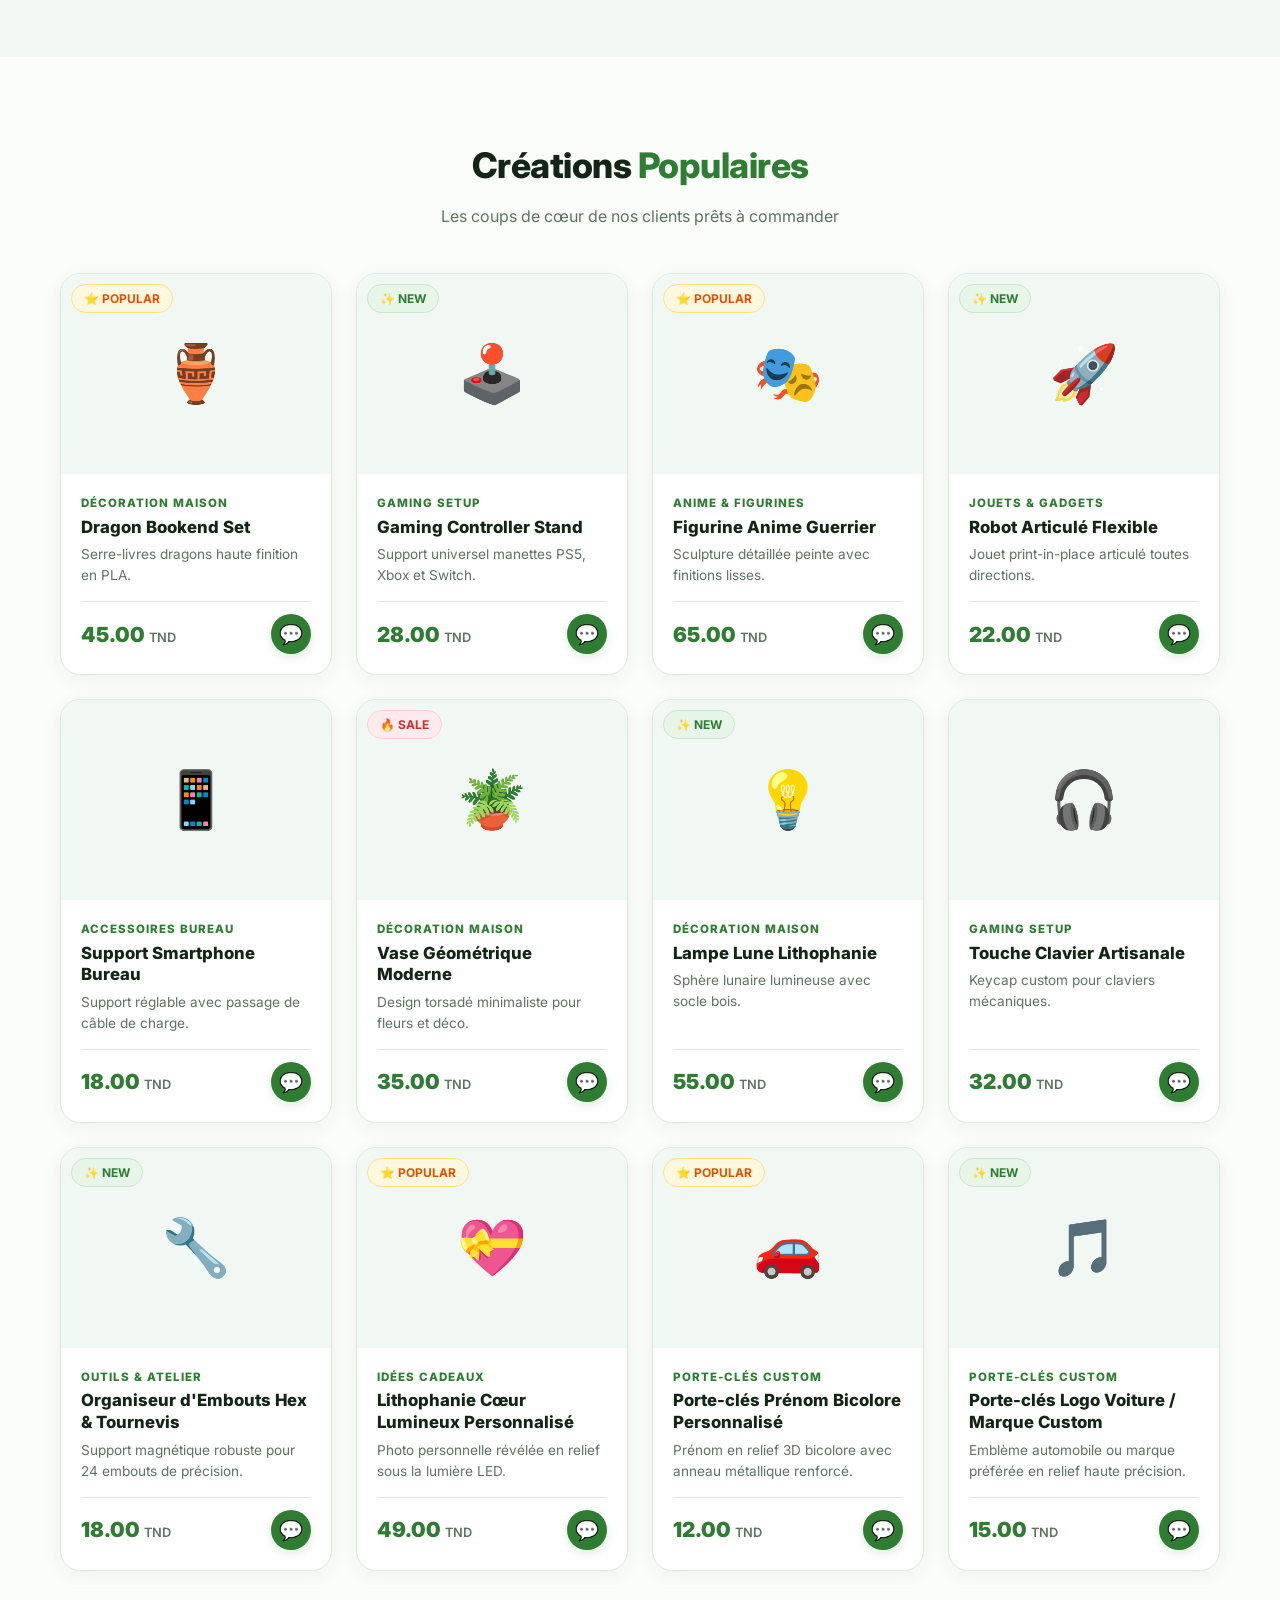
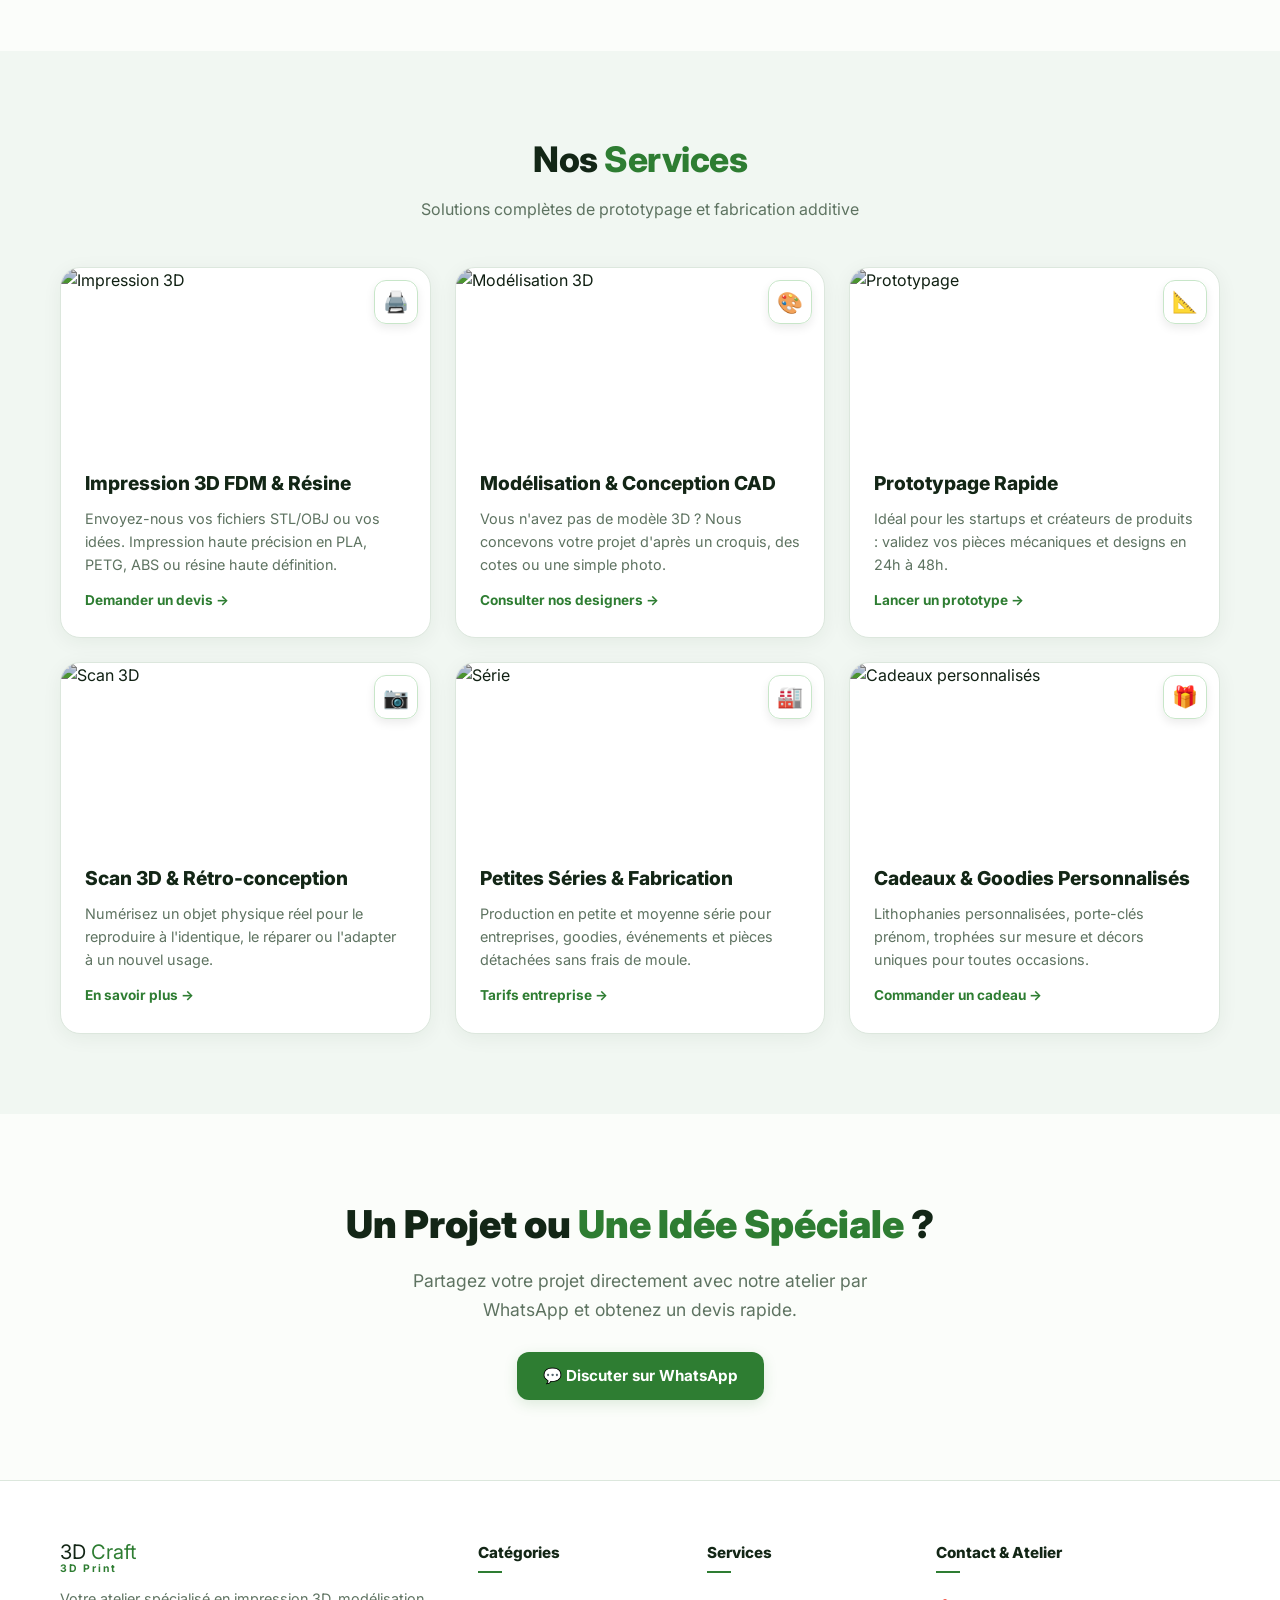
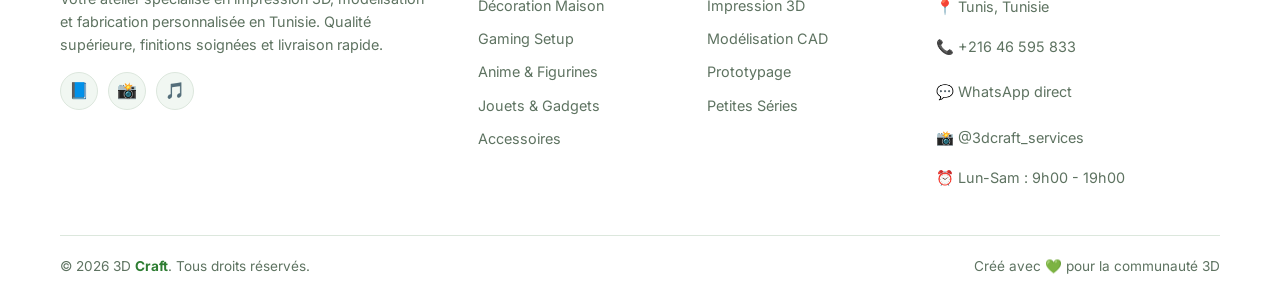
==== commit f5d1da02: "Add index.html" ====
--- a/index.html
+++ b/index.html
@@ -143,18 +143,18 @@
         <div class="services-grid">
           <div class="service-card">
             <div class="service-img-wrap">
-              <img src="https://nextcurious.com/wp-content/uploads/2025/07/3d-printer-market.png" alt="Impression 3D">
+              <img src="https://images.unsplash.com/photo-1612815154858-60aa4c59eaa6?w=600&q=80" alt="Impression 3D">
               <div class="service-icon-badge">🖨️</div>
             </div>
             <div class="service-content">
-              <h3>Impression 3D</h3>
+              <h3>Impression 3D FDM & Résine</h3>
               <p>Envoyez-nous vos fichiers STL/OBJ ou vos idées. Impression haute précision en PLA, PETG, ABS ou résine haute définition.</p>
               <a href="https://wa.me/21646595833?text=Bonjour,%20je%20souhaite%20un%20devis%20pour%20une%20impression%203D" target="_blank" class="service-link">Demander un devis →</a>
             </div>
           </div>
           <div class="service-card">
             <div class="service-img-wrap">
-              <img src="https://www.bm-online.de/wp-content/uploads/C/A/CAM-uebergabe_am_Schreibtisch_4BD936DF-F8C5-4E5A-9B43-1147B59D0068.jpg" alt="Modélisation 3D">
+              <img src="https://images.unsplash.com/photo-1617802690992-15d93263d3a9?w=600&q=80" alt="Modélisation 3D">
               <div class="service-icon-badge">🎨</div>
             </div>
             <div class="service-content">
@@ -390,9 +390,14 @@
       else if(h === 'categories') { showHome(); setTimeout(()=>location.hash='categories', 10); }
     });
 
-    document.addEventListener('DOMContentLoaded', () => {
+    document.addEventListener('DOMContentLoaded', async () => {
       const h = location.hash.replace('#','');
       if(CATS[h]) showCategory(h);
+      else loadHome();
+
+      // Synchronisation en arrière-plan avec data/products.json
+      await Store.loadRemote();
+      if(activeCat) renderCategoryProducts();
       else loadHome();
     });
   </script>
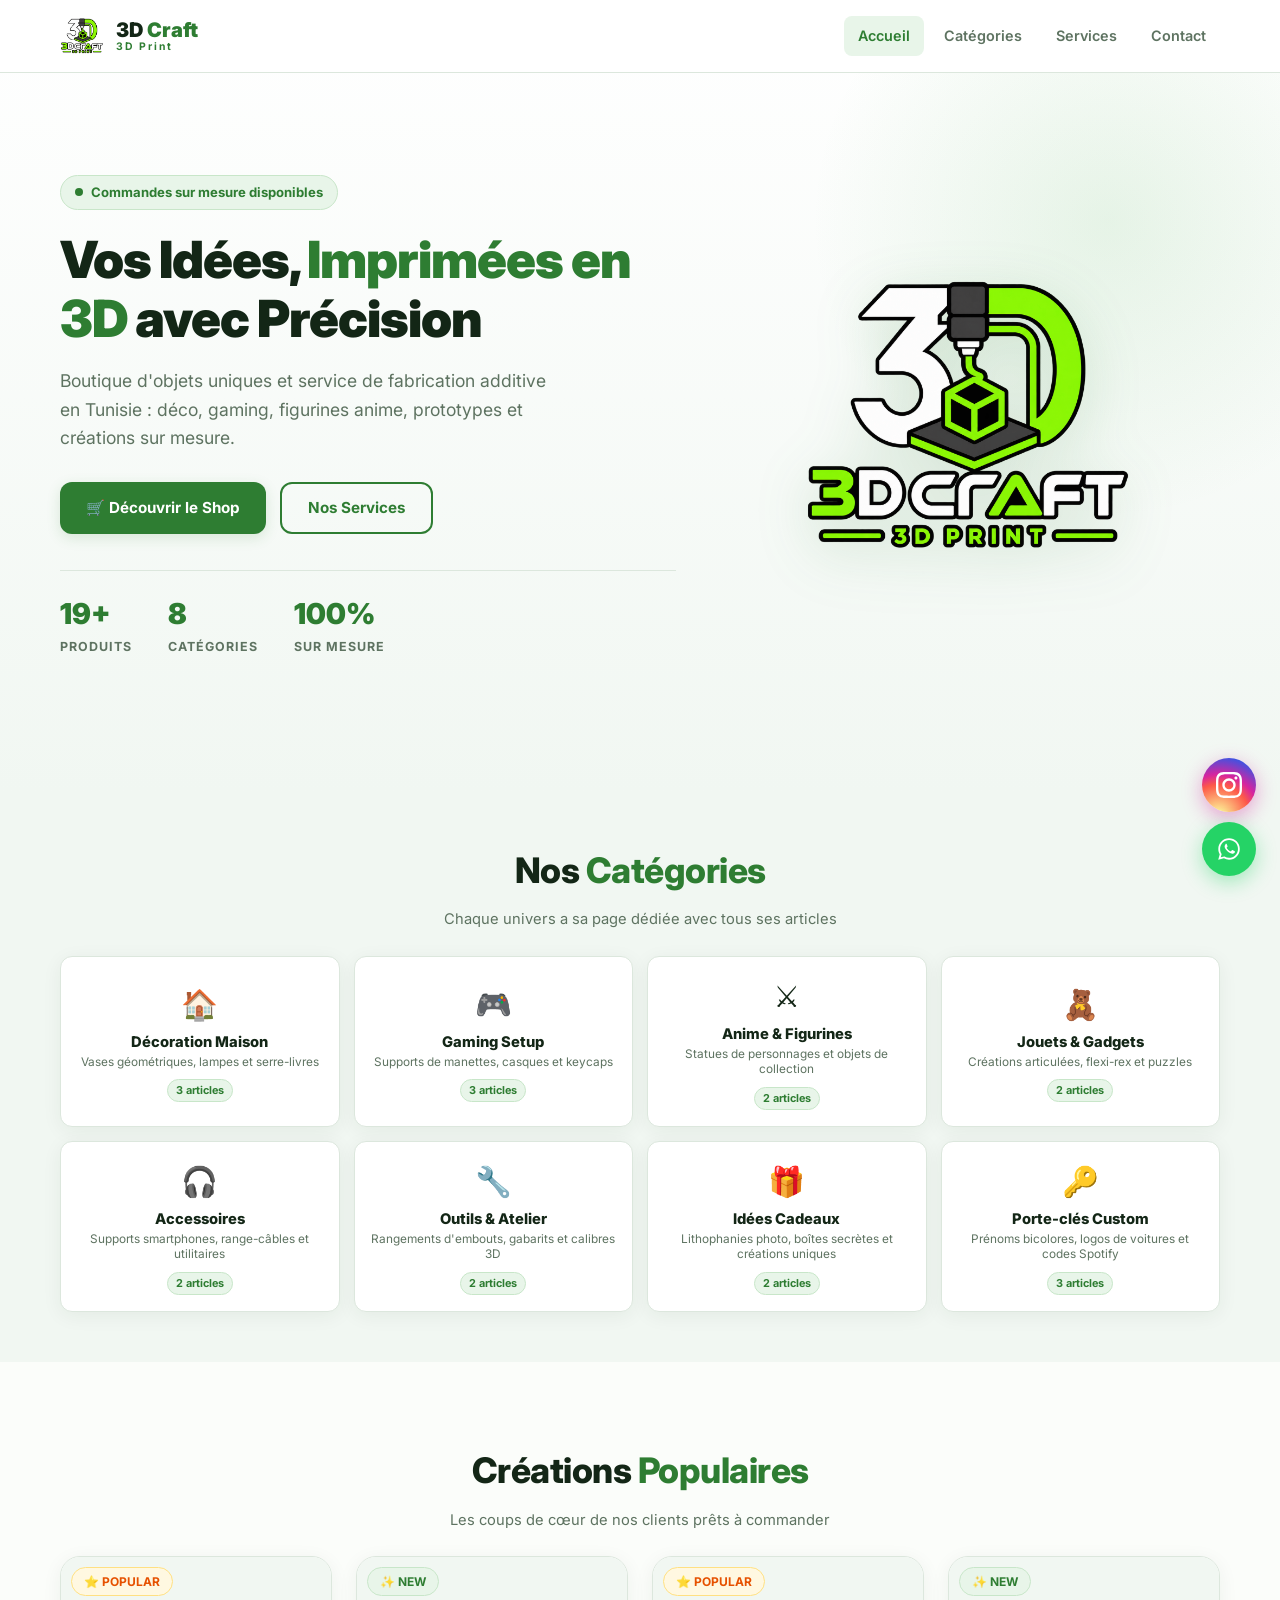
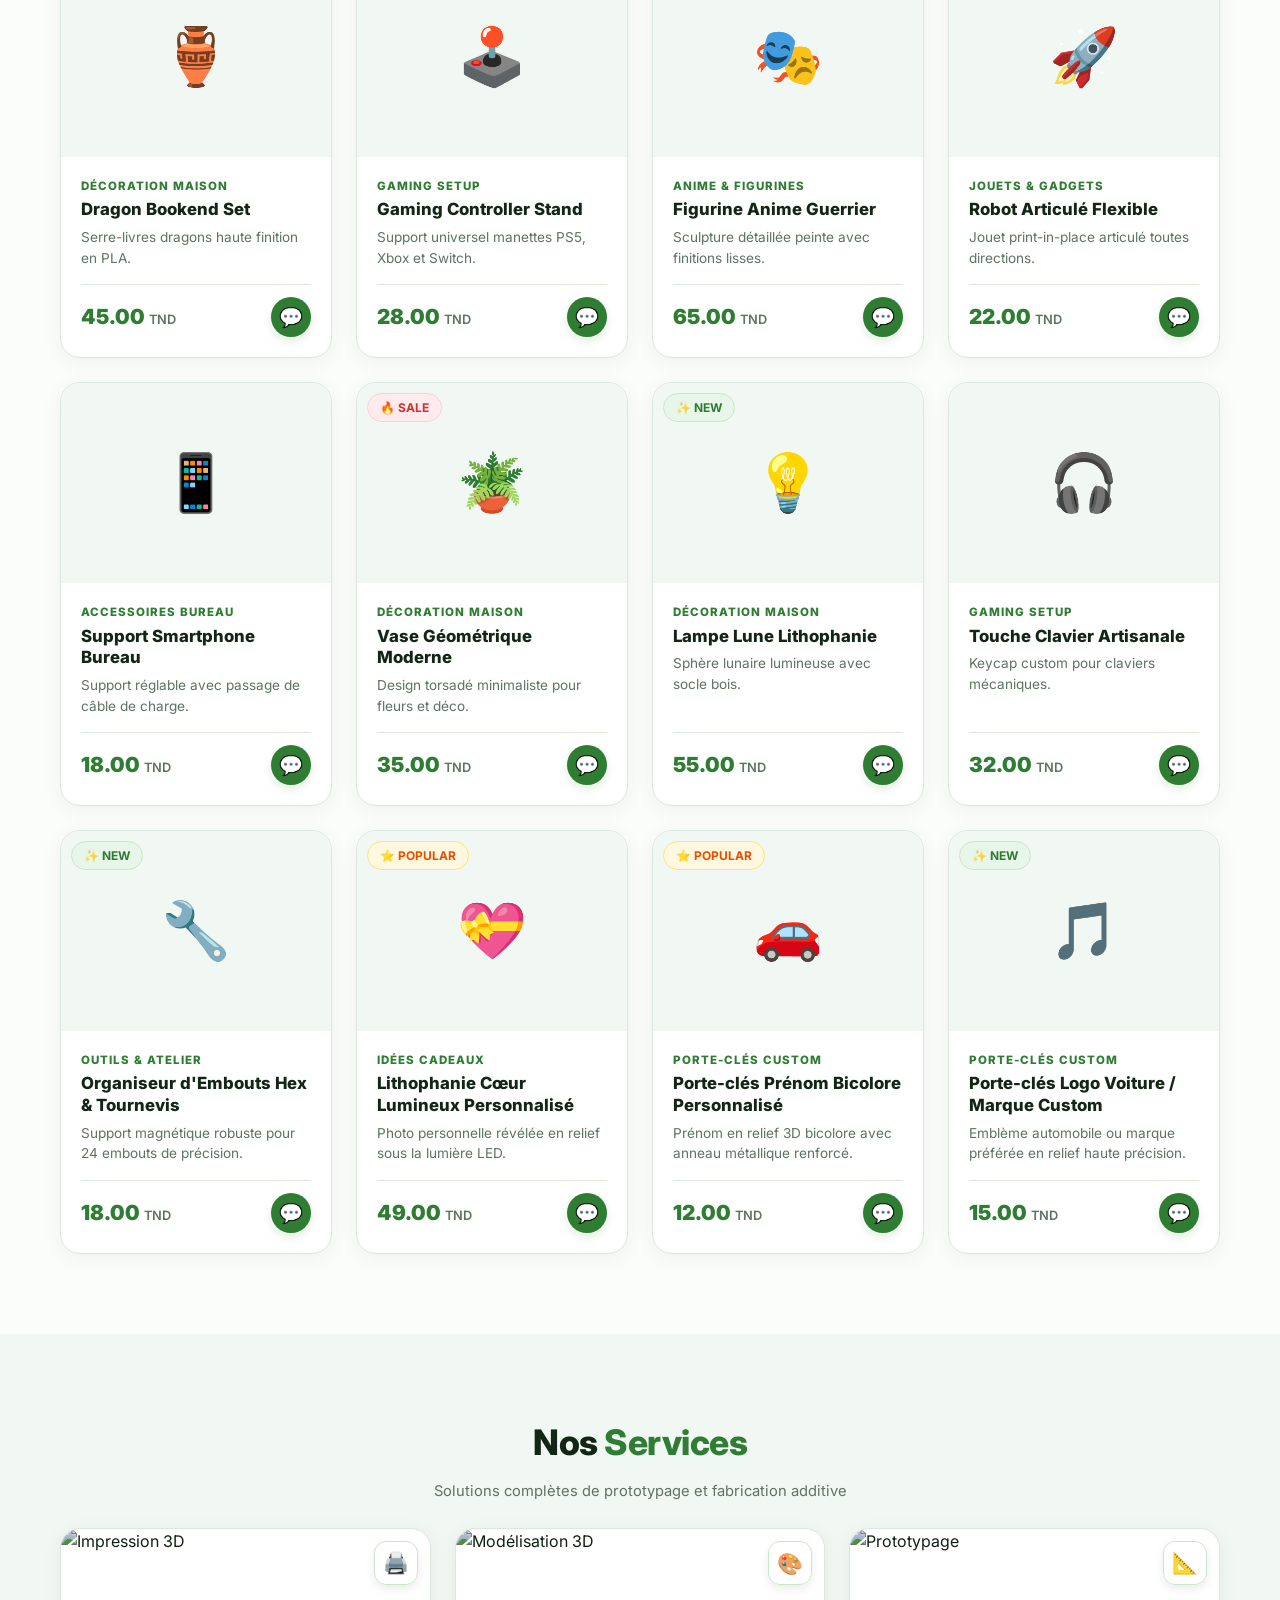
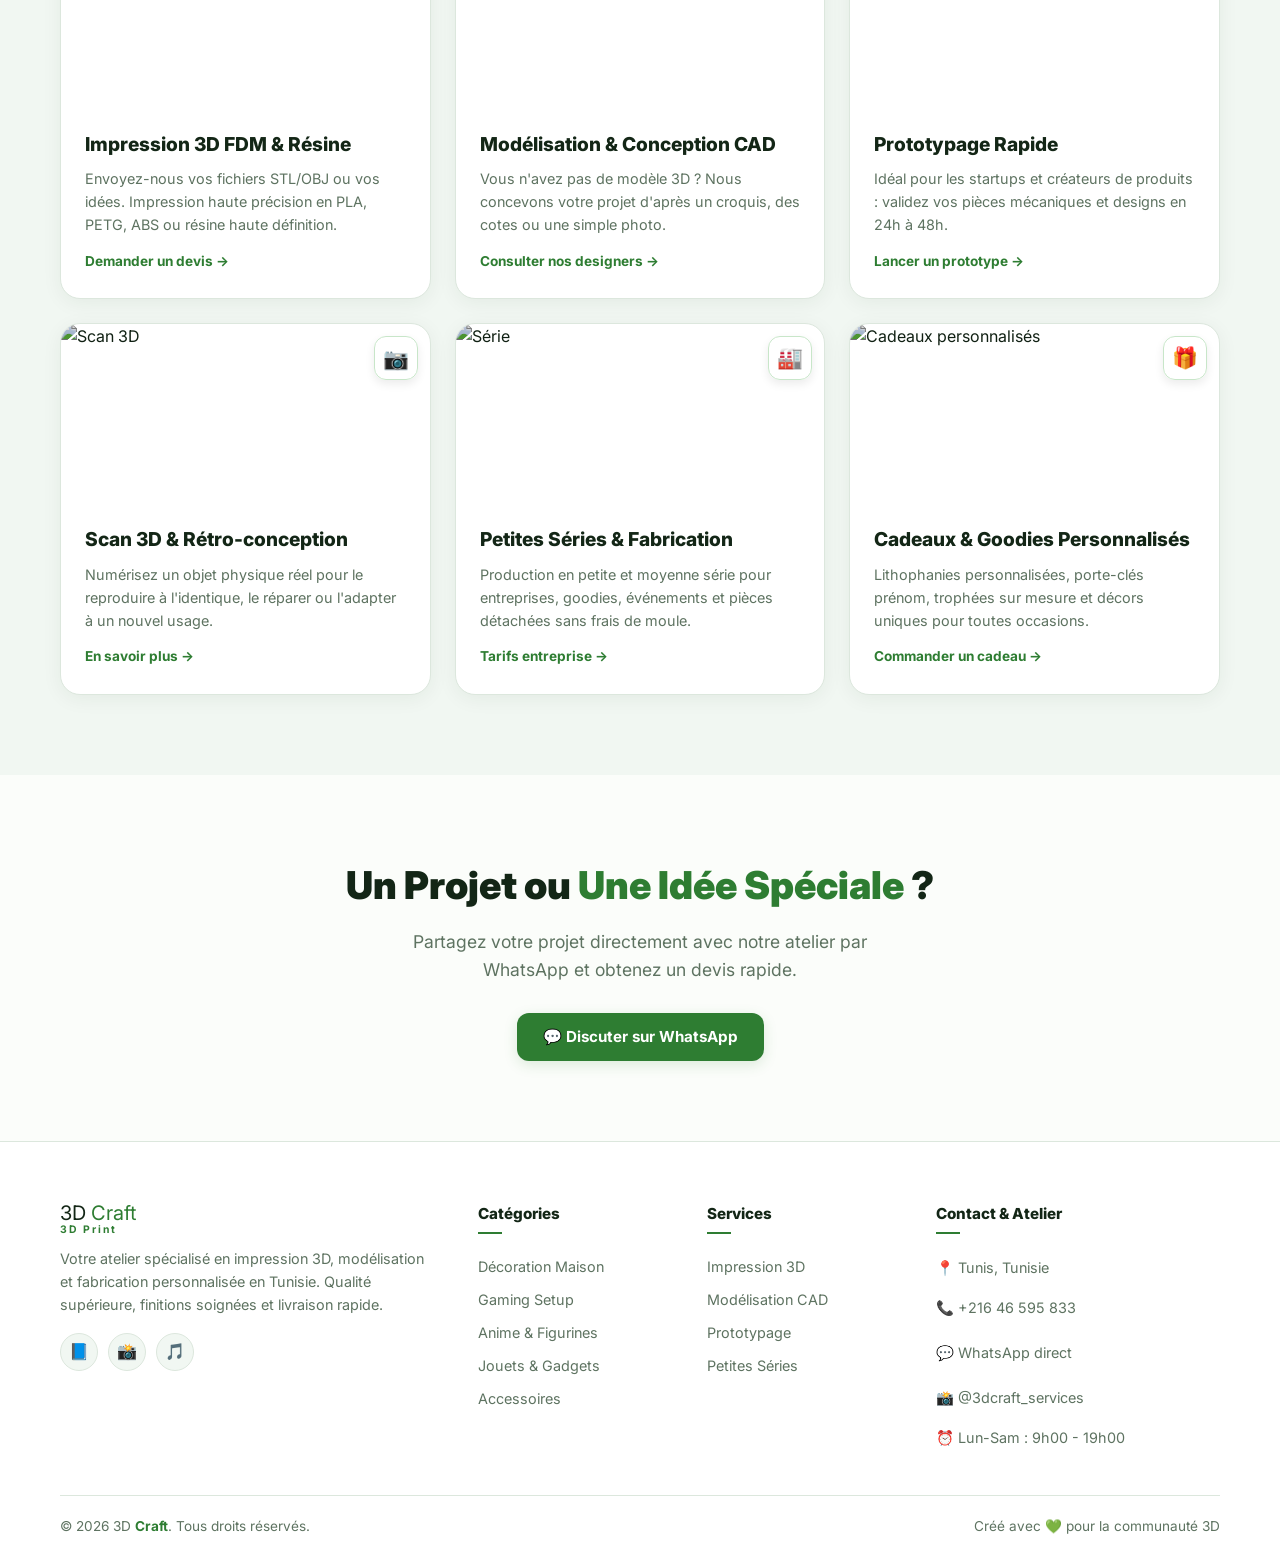
==== commit d6563452: "Add index.html" ====
--- a/index.html
+++ b/index.html
@@ -76,51 +76,67 @@
         <div class="categories-grid">
           <div class="category-card" onclick="showCategory('home-decor')">
             <span class="category-icon">🏠</span>
-            <h3>Décoration Maison</h3>
-            <p>Vases géométriques, lampes et serre-livres</p>
-            <span class="category-count" id="count-home-decor">...</span>
+            <div class="category-info">
+              <h3>Décoration Maison</h3>
+              <p>Vases géométriques, lampes et serre-livres</p>
+              <span class="category-count" id="count-home-decor">...</span>
+            </div>
           </div>
           <div class="category-card" onclick="showCategory('gaming')">
             <span class="category-icon">🎮</span>
-            <h3>Gaming Setup</h3>
-            <p>Supports de manettes, casques et keycaps</p>
-            <span class="category-count" id="count-gaming">...</span>
+            <div class="category-info">
+              <h3>Gaming Setup</h3>
+              <p>Supports de manettes, casques et keycaps</p>
+              <span class="category-count" id="count-gaming">...</span>
+            </div>
           </div>
           <div class="category-card" onclick="showCategory('anime')">
             <span class="category-icon">⚔️</span>
-            <h3>Anime & Figurines</h3>
-            <p>Statues de personnages et objets de collection</p>
-            <span class="category-count" id="count-anime">...</span>
+            <div class="category-info">
+              <h3>Anime & Figurines</h3>
+              <p>Statues de personnages et objets de collection</p>
+              <span class="category-count" id="count-anime">...</span>
+            </div>
           </div>
           <div class="category-card" onclick="showCategory('toys')">
             <span class="category-icon">🧸</span>
-            <h3>Jouets & Gadgets</h3>
-            <p>Créations articulées, flexi-rex et puzzles</p>
-            <span class="category-count" id="count-toys">...</span>
+            <div class="category-info">
+              <h3>Jouets & Gadgets</h3>
+              <p>Créations articulées, flexi-rex et puzzles</p>
+              <span class="category-count" id="count-toys">...</span>
+            </div>
           </div>
           <div class="category-card" onclick="showCategory('accessories')">
             <span class="category-icon">🎧</span>
-            <h3>Accessoires</h3>
-            <p>Supports smartphones, range-câbles et utilitaires</p>
-            <span class="category-count" id="count-accessories">...</span>
+            <div class="category-info">
+              <h3>Accessoires</h3>
+              <p>Supports smartphones, range-câbles et utilitaires</p>
+              <span class="category-count" id="count-accessories">...</span>
+            </div>
           </div>
           <div class="category-card" onclick="showCategory('tools')">
             <span class="category-icon">🔧</span>
-            <h3>Outils & Atelier</h3>
-            <p>Rangements d'embouts, gabarits et calibres 3D</p>
-            <span class="category-count" id="count-tools">...</span>
+            <div class="category-info">
+              <h3>Outils & Atelier</h3>
+              <p>Rangements d'embouts, gabarits et calibres 3D</p>
+              <span class="category-count" id="count-tools">...</span>
+            </div>
           </div>
           <div class="category-card" onclick="showCategory('gifts')">
             <span class="category-icon">🎁</span>
-            <h3>Idées Cadeaux</h3>
-            <p>Lithophanies photo, boîtes secrètes et créations uniques</p>
-            <span class="category-count" id="count-gifts">...</span>
+            <div class="category-info">
+              <h3>Idées Cadeaux</h3>
+              <p>Lithophanies photo, boîtes secrètes et créations uniques</p>
+              <span class="category-count" id="count-gifts">...</span>
+            </div>
           </div>
           <div class="category-card" onclick="showCategory('keychains')">
             <span class="category-icon">🔑</span>
-            <h3>Porte-clés Custom</h3>
-            <p>Prénoms bicolores, logos de voitures et codes Spotify</p>
-            <span class="category-count" id="count-keychains">...</span>
+            <div class="category-info">
+              <h3>Porte-clés Custom</h3>
+              <p>Prénoms bicolores, logos de voitures et codes Spotify</p>
+              <span class="category-count" id="count-keychains">...</span>
+            </div>
           </div>
         </div>
       </div>
--- a/style.css
+++ b/style.css
@@ -9,7 +9,7 @@
 .container{max-width:1200px;margin:0 auto;padding:0 20px}
 .section-title{font-size:2.2rem;font-weight:800;color:var(--text);margin-bottom:10px;text-align:center;letter-spacing:-.5px}
 .section-title span{color:var(--primary)}
-.section-subtitle{color:var(--text-muted);font-size:1rem;margin-bottom:44px;text-align:center}
+.section-subtitle{color:var(--text-muted);font-size:.92rem;margin-bottom:24px;text-align:center}
 .btn{display:inline-flex;align-items:center;gap:8px;padding:12px 26px;border-radius:var(--radius);font-weight:700;font-size:.95rem;transition:var(--transition);text-decoration:none}
 .btn-primary{background:var(--primary);color:#fff!important;box-shadow:0 4px 14px var(--primary-glow)}
 .btn-primary:hover{background:var(--primary-dark);transform:translateY(-2px);box-shadow:0 6px 20px rgba(46,125,50,.25)}
@@ -65,17 +65,20 @@
 .stat-num{font-size:1.8rem;font-weight:900;color:var(--primary)}
 .stat-lbl{font-size:.78rem;color:var(--text-muted);text-transform:uppercase;font-weight:700;letter-spacing:1px}
 
-/* Categories Section */
-.categories-section{padding:80px 0;background:var(--bg-section)}
-.categories-grid{display:grid;grid-template-columns:repeat(auto-fill,minmax(210px,1fr));gap:20px}
-.category-card{background:#fff;border:1px solid var(--border);border-radius:var(--radius-lg);padding:30px 20px;text-align:center;transition:var(--transition);cursor:pointer;position:relative;overflow:hidden;box-shadow:var(--shadow)}
-.category-card::before{content:'';position:absolute;top:0;left:0;right:0;height:4px;background:linear-gradient(90deg,var(--primary-light),var(--primary));opacity:0;transition:var(--transition)}
-.category-card:hover{border-color:var(--primary);transform:translateY(-6px);box-shadow:var(--shadow-glow)}
+/* Categories Section (Compact Small Size) */
+.categories-section{padding:50px 0;background:var(--bg-section)}
+.categories-grid{display:grid;grid-template-columns:repeat(4,1fr);gap:14px}
+@media (max-width:992px){.categories-grid{grid-template-columns:repeat(4,1fr);gap:12px}}
+@media (max-width:768px){.categories-grid{grid-template-columns:repeat(2,1fr);gap:10px}}
+.category-card{background:#fff;border:1px solid var(--border);border-radius:var(--radius);padding:16px 12px;text-align:center;transition:var(--transition);cursor:pointer;position:relative;overflow:hidden;box-shadow:var(--shadow);display:flex;flex-direction:column;align-items:center;justify-content:center}
+.category-card::before{content:'';position:absolute;top:0;left:0;right:0;height:3px;background:linear-gradient(90deg,var(--primary-light),var(--primary));opacity:0;transition:var(--transition)}
+.category-card:hover{border-color:var(--primary);transform:translateY(-4px);box-shadow:var(--shadow-glow)}
 .category-card:hover::before{opacity:1}
-.category-icon{font-size:2.8rem;margin-bottom:12px;display:block}
-.category-card h3{font-size:1.15rem;font-weight:800;color:var(--text);margin-bottom:6px}
-.category-card p{font-size:.85rem;color:var(--text-muted)}
-.category-count{display:inline-block;margin-top:12px;padding:3px 12px;background:var(--primary-soft);border:1px solid var(--primary-border);border-radius:50px;font-size:.75rem;color:var(--primary);font-weight:700}
+.category-icon{font-size:1.85rem;margin-bottom:6px;display:block;transition:var(--transition)}
+.category-card:hover .category-icon{transform:scale(1.15)}
+.category-card h3{font-size:.92rem;font-weight:800;color:var(--text);margin-bottom:3px;line-height:1.2}
+.category-card p{font-size:.74rem;color:var(--text-muted);line-height:1.3;margin-bottom:6px;display:-webkit-box;-webkit-line-clamp:2;-webkit-box-orient:vertical;overflow:hidden}
+.category-count{display:inline-block;padding:2px 8px;background:var(--primary-soft);border:1px solid var(--primary-border);border-radius:50px;font-size:.68rem;color:var(--primary);font-weight:700}
 
 /* Products Grid */
 .products-section{padding:80px 0;background:var(--bg)}
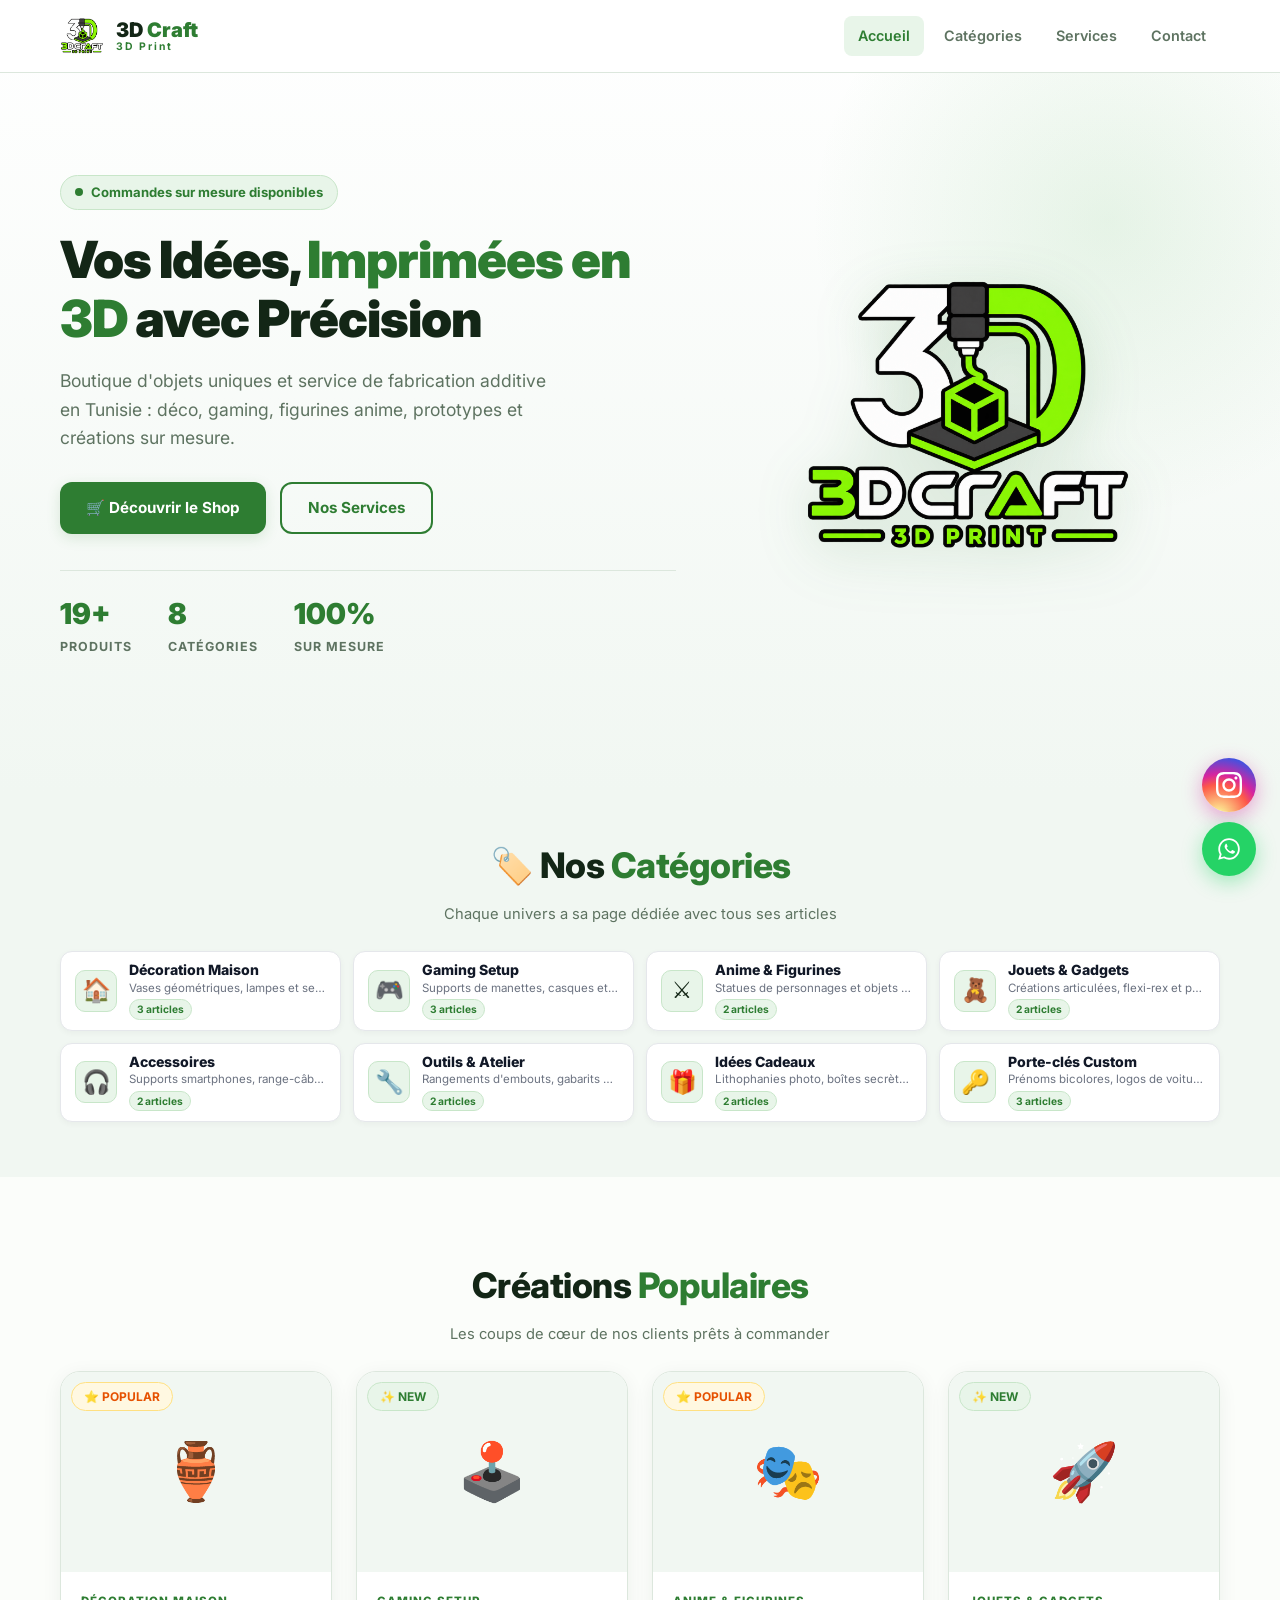
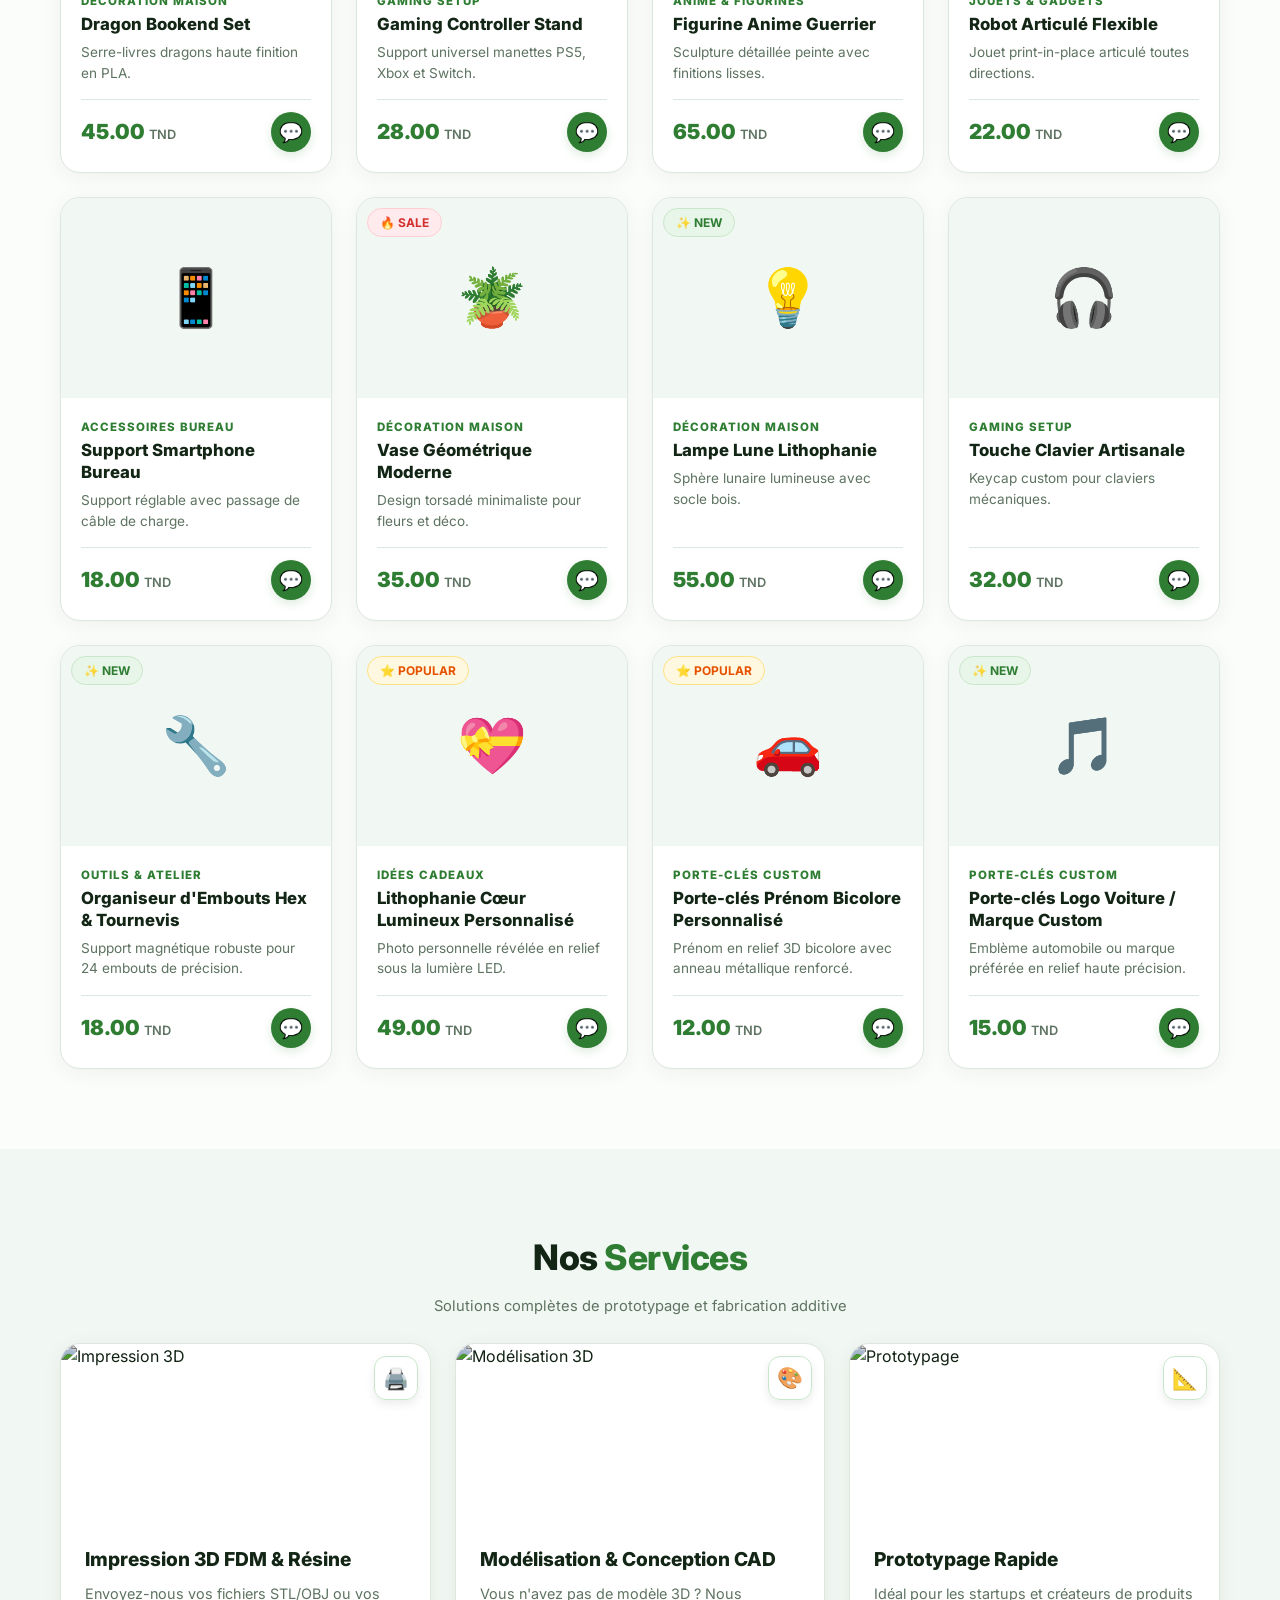
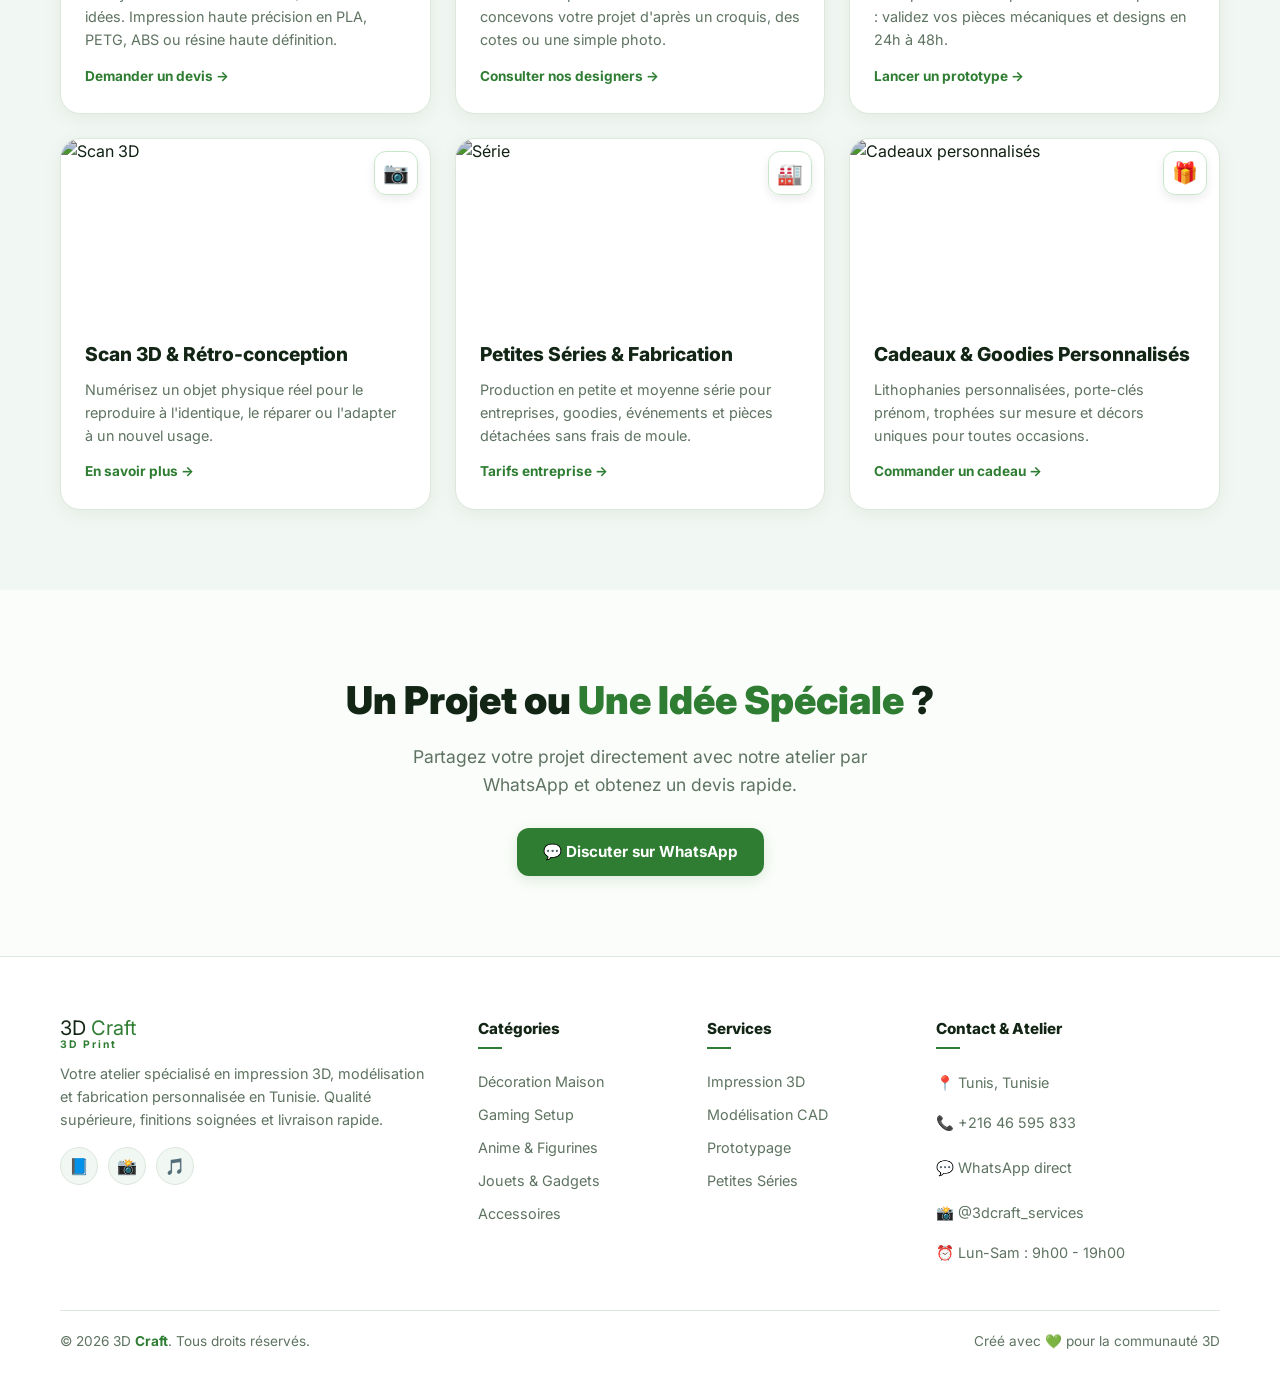
==== commit 039674c6: "Add index.html" ====
--- a/index.html
+++ b/index.html
@@ -6,7 +6,108 @@
   <title>3D Craft - Boutique & Impression 3D Tunisie</title>
   <link rel="icon" href="assets/icon.png">
   <link href="https://fonts.googleapis.com/css2?family=Inter:wght@400;600;700;800;900&display=swap" rel="stylesheet">
-  <link rel="stylesheet" href="style.css">
+    <link rel="stylesheet" href="style.css?v=20261110_03">
+  <style>
+    /* Compact horizontal category cards - Icon next to category */
+    .categories-section { padding: 45px 0 55px !important; }
+    .categories-grid {
+      display: grid !important;
+      grid-template-columns: repeat(4, 1fr) !important;
+      gap: 12px !important;
+    }
+    @media (max-width: 1024px) {
+      .categories-grid { grid-template-columns: repeat(2, 1fr) !important; gap: 10px !important; }
+    }
+    @media (max-width: 580px) {
+      .categories-grid { grid-template-columns: 1fr !important; gap: 8px !important; }
+    }
+    .category-card {
+      background: #ffffff !important;
+      border: 1px solid #e5e7eb !important;
+      border-radius: 12px !important;
+      padding: 10px 14px !important;
+      display: flex !important;
+      flex-direction: row !important;
+      align-items: center !important;
+      text-align: left !important;
+      gap: 12px !important;
+      transition: all 0.22s ease !important;
+      cursor: pointer !important;
+      position: relative !important;
+      overflow: hidden !important;
+      box-shadow: 0 2px 6px rgba(0,0,0,0.04) !important;
+    }
+    .category-card::before {
+      content: '' !important;
+      position: absolute !important;
+      top: 0 !important;
+      left: 0 !important;
+      bottom: 0 !important;
+      width: 3px !important;
+      background: #2e7d32 !important;
+      opacity: 0 !important;
+      transition: opacity 0.22s ease !important;
+    }
+    .category-card:hover {
+      border-color: #2e7d32 !important;
+      transform: translateY(-2px) !important;
+      box-shadow: 0 6px 18px rgba(46,125,50,0.14) !important;
+    }
+    .category-card:hover::before { opacity: 1 !important; }
+    .category-icon {
+      font-size: 1.45rem !important;
+      width: 42px !important;
+      height: 42px !important;
+      min-width: 42px !important;
+      border-radius: 10px !important;
+      background: #e8f5e9 !important;
+      border: 1px solid #c8e6c9 !important;
+      display: flex !important;
+      align-items: center !important;
+      justify-content: center !important;
+      flex-shrink: 0 !important;
+      margin-bottom: 0 !important;
+      transition: all 0.22s ease !important;
+    }
+    .category-card:hover .category-icon {
+      transform: scale(1.06) !important;
+      background: #2e7d32 !important;
+      color: #ffffff !important;
+    }
+    .category-info {
+      display: flex !important;
+      flex-direction: column !important;
+      flex-grow: 1 !important;
+      min-width: 0 !important;
+    }
+    .category-card h3 {
+      font-size: 0.88rem !important;
+      font-weight: 800 !important;
+      color: #111827 !important;
+      margin: 0 0 2px 0 !important;
+      line-height: 1.2 !important;
+    }
+    .category-card p {
+      font-size: 0.72rem !important;
+      color: #6b7280 !important;
+      line-height: 1.25 !important;
+      margin: 0 0 4px 0 !important;
+      white-space: nowrap !important;
+      overflow: hidden !important;
+      text-overflow: ellipsis !important;
+    }
+    .category-count {
+      align-self: flex-start !important;
+      display: inline-block !important;
+      padding: 1px 7px !important;
+      background: #e8f5e9 !important;
+      border: 1px solid #c8e6c9 !important;
+      border-radius: 50px !important;
+      font-size: 0.64rem !important;
+      color: #2e7d32 !important;
+      font-weight: 700 !important;
+    }
+  </style>
 </head>
 <body>
 
@@ -71,7 +172,7 @@
     <!-- CATEGORIES SECTION -->
     <section class="categories-section" id="categories">
       <div class="container">
-        <h2 class="section-title">Nos <span>Catégories</span></h2>
+        <h2 class="section-title">🏷️ Nos <span>Catégories</span></h2>
         <p class="section-subtitle">Chaque univers a sa page dédiée avec tous ses articles</p>
         <div class="categories-grid">
           <div class="category-card" onclick="showCategory('home-decor')">
--- a/style.css
+++ b/style.css
@@ -65,20 +65,21 @@
 .stat-num{font-size:1.8rem;font-weight:900;color:var(--primary)}
 .stat-lbl{font-size:.78rem;color:var(--text-muted);text-transform:uppercase;font-weight:700;letter-spacing:1px}
 
-/* Categories Section (Compact Small Size) */
-.categories-section{padding:50px 0;background:var(--bg-section)}
+/* Categories Section (Icon Next to Category Text) */
+.categories-section{padding:48px 0;background:var(--bg-section)}
 .categories-grid{display:grid;grid-template-columns:repeat(4,1fr);gap:14px}
-@media (max-width:992px){.categories-grid{grid-template-columns:repeat(4,1fr);gap:12px}}
-@media (max-width:768px){.categories-grid{grid-template-columns:repeat(2,1fr);gap:10px}}
-.category-card{background:#fff;border:1px solid var(--border);border-radius:var(--radius);padding:16px 12px;text-align:center;transition:var(--transition);cursor:pointer;position:relative;overflow:hidden;box-shadow:var(--shadow);display:flex;flex-direction:column;align-items:center;justify-content:center}
-.category-card::before{content:'';position:absolute;top:0;left:0;right:0;height:3px;background:linear-gradient(90deg,var(--primary-light),var(--primary));opacity:0;transition:var(--transition)}
-.category-card:hover{border-color:var(--primary);transform:translateY(-4px);box-shadow:var(--shadow-glow)}
+@media (max-width:1100px){.categories-grid{grid-template-columns:repeat(2,1fr);gap:12px}}
+@media (max-width:600px){.categories-grid{grid-template-columns:1fr;gap:10px}}
+.category-card{background:#fff;border:1px solid var(--border);border-radius:var(--radius);padding:14px 16px;display:flex;flex-direction:row;align-items:center;text-align:left;gap:14px;transition:var(--transition);cursor:pointer;position:relative;overflow:hidden;box-shadow:var(--shadow)}
+.category-card::before{content:'';position:absolute;top:0;left:0;bottom:0;width:3px;background:linear-gradient(180deg,var(--primary-light),var(--primary));opacity:0;transition:var(--transition)}
+.category-card:hover{border-color:var(--primary);transform:translateY(-3px);box-shadow:var(--shadow-glow)}
 .category-card:hover::before{opacity:1}
-.category-icon{font-size:1.85rem;margin-bottom:6px;display:block;transition:var(--transition)}
-.category-card:hover .category-icon{transform:scale(1.15)}
-.category-card h3{font-size:.92rem;font-weight:800;color:var(--text);margin-bottom:3px;line-height:1.2}
-.category-card p{font-size:.74rem;color:var(--text-muted);line-height:1.3;margin-bottom:6px;display:-webkit-box;-webkit-line-clamp:2;-webkit-box-orient:vertical;overflow:hidden}
-.category-count{display:inline-block;padding:2px 8px;background:var(--primary-soft);border:1px solid var(--primary-border);border-radius:50px;font-size:.68rem;color:var(--primary);font-weight:700}
+.category-icon{font-size:1.85rem;width:48px;height:48px;min-width:48px;border-radius:10px;background:var(--primary-soft);border:1px solid var(--primary-border);display:flex;align-items:center;justify-content:center;flex-shrink:0;margin-bottom:0;transition:var(--transition)}
+.category-card:hover .category-icon{transform:scale(1.08);background:var(--primary);color:#fff}
+.category-info{display:flex;flex-direction:column;flex-grow:1;min-width:0}
+.category-card h3{font-size:.92rem;font-weight:800;color:var(--text);margin-bottom:2px;line-height:1.2}
+.category-card p{font-size:.72rem;color:var(--text-muted);line-height:1.25;margin-bottom:4px;white-space:nowrap;overflow:hidden;text-overflow:ellipsis}
+.category-count{align-self:flex-start;display:inline-block;padding:2px 8px;background:var(--primary-soft);border:1px solid var(--primary-border);border-radius:50px;font-size:.66rem;color:var(--primary);font-weight:700}
 
 /* Products Grid */
 .products-section{padding:80px 0;background:var(--bg)}
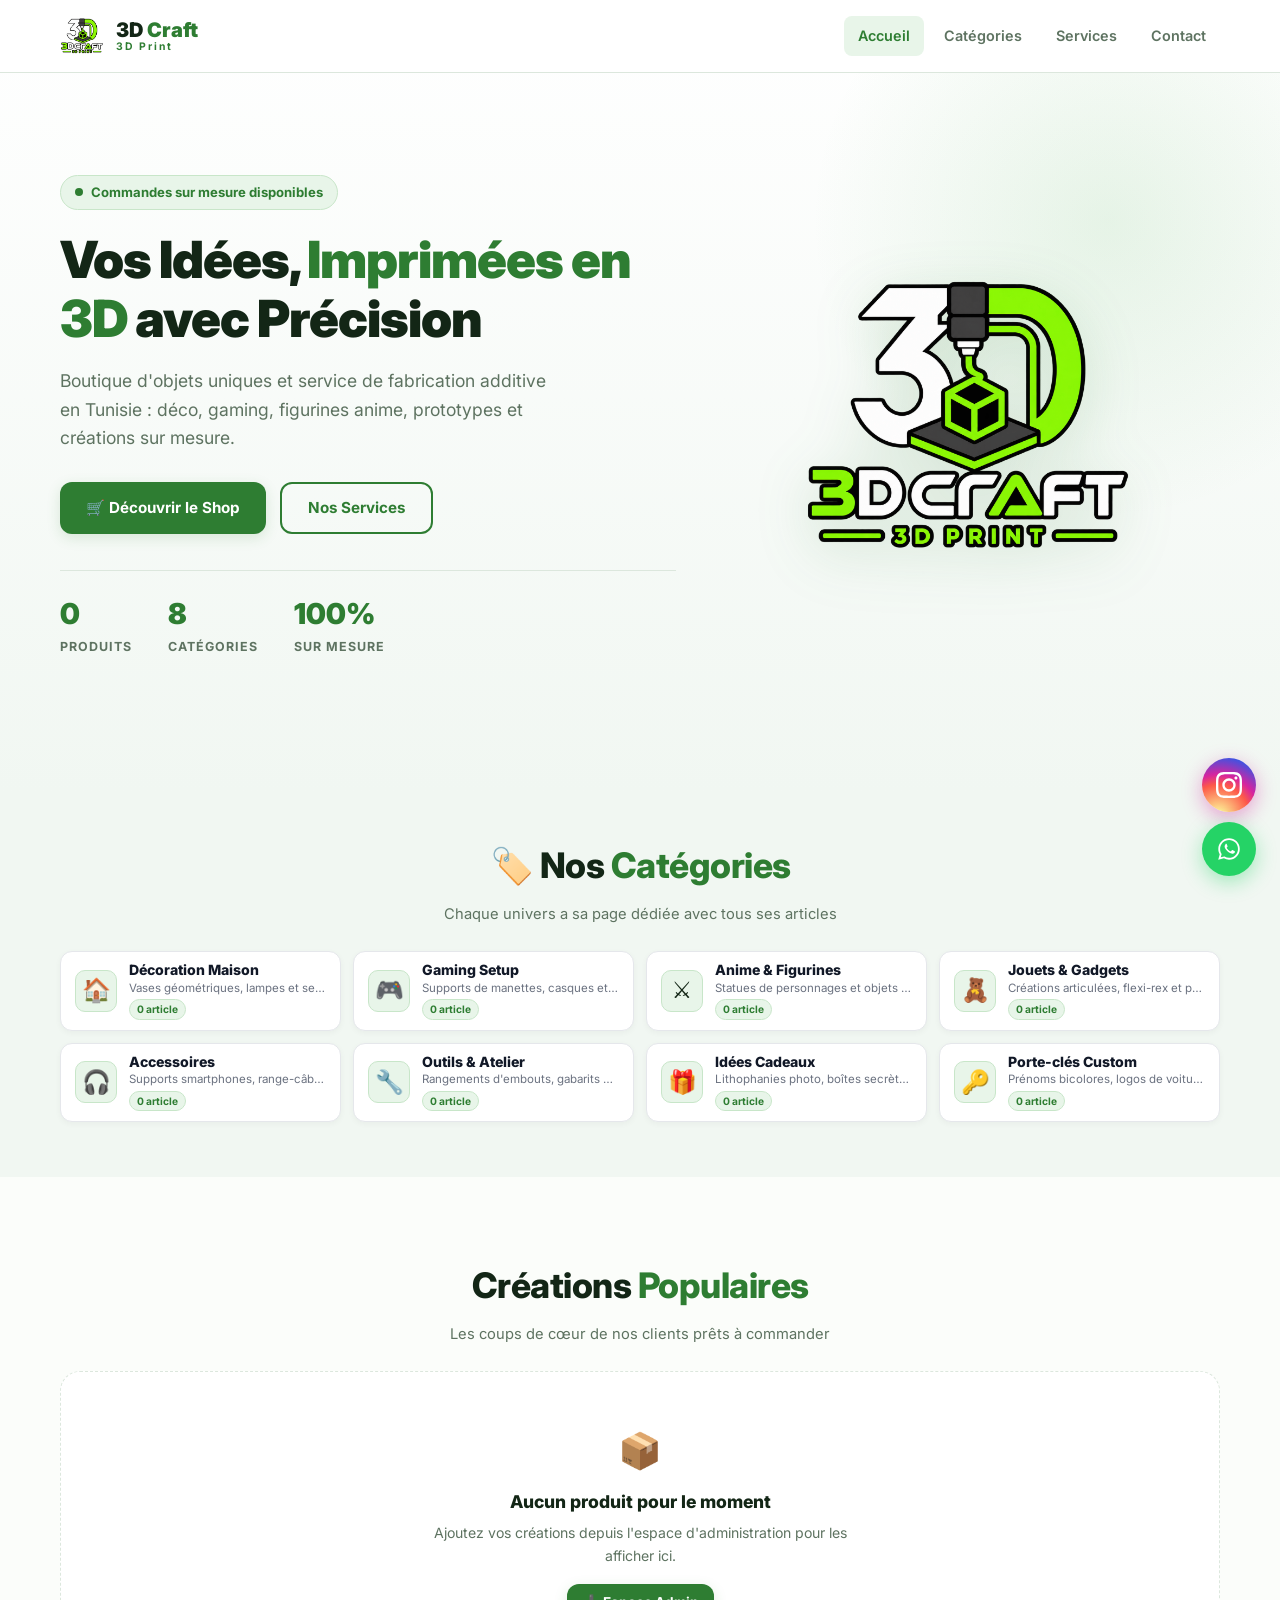
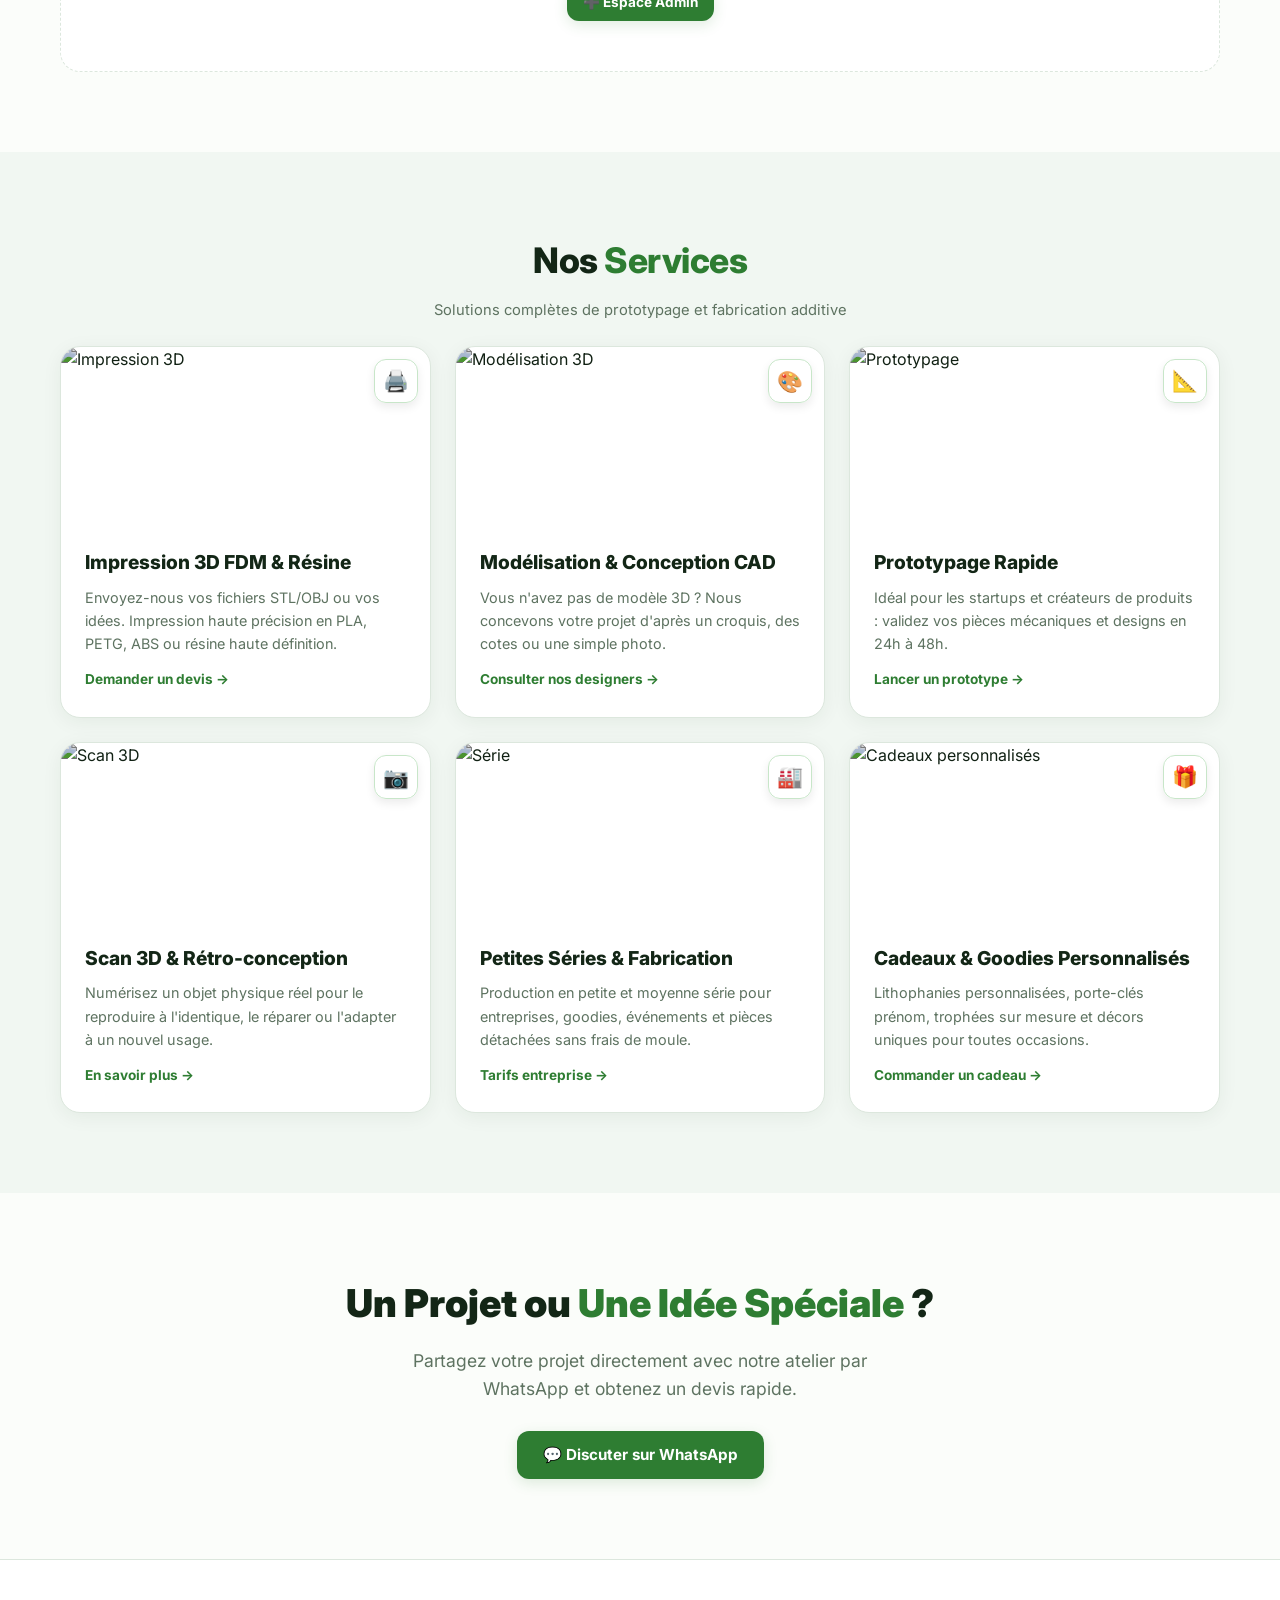
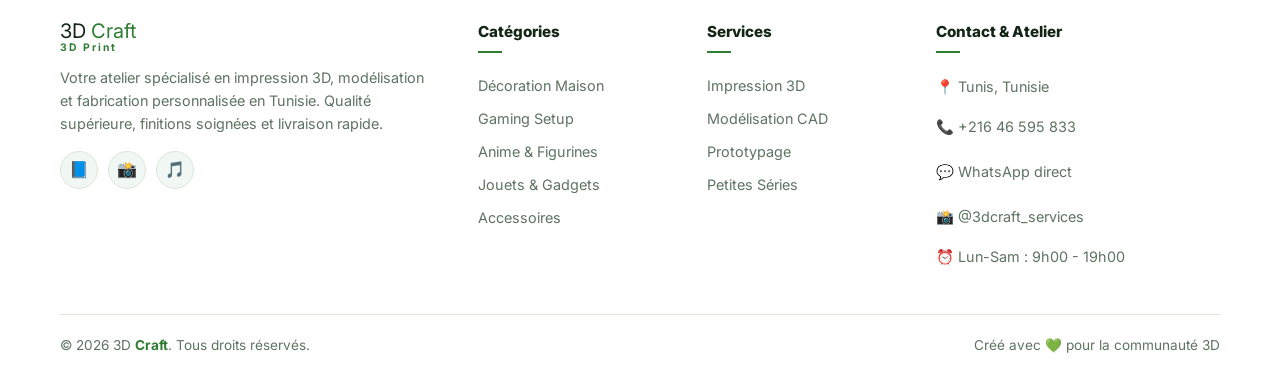
==== commit 1a252ba1: "Add index.html" ====
--- a/index.html
+++ b/index.html
@@ -156,7 +156,7 @@
             <a href="#services" class="btn btn-outline">Nos Services</a>
           </div>
           <div class="hero-stats">
-            <div><div class="stat-num" id="statTotalProds">19+</div><div class="stat-lbl">Produits</div></div>
+            <div><div class="stat-num" id="statTotalProds">0</div><div class="stat-lbl">Produits</div></div>
             <div><div class="stat-num">8</div><div class="stat-lbl">Catégories</div></div>
             <div><div class="stat-num">100%</div><div class="stat-lbl">Sur Mesure</div></div>
           </div>
@@ -491,14 +491,19 @@
 
     function loadHome(){
       const all = Store.getAll();
-      document.getElementById('statTotalProds').textContent = all.length + '+';
+      document.getElementById('statTotalProds').textContent = all.length;
       Object.keys(CATS).forEach(k => {
         const count = all.filter(p => p.category === k).length;
         const el = document.getElementById('count-' + k);
         if(el) el.textContent = `${count} article${count>1?'s':''}`;
       });
       const feat = all.filter(p => p.featured);
-      document.getElementById('featuredGrid').innerHTML = feat.map((p, i) => cardHTML(p, i)).join('');
+      const featGrid = document.getElementById('featuredGrid');
+      if (feat.length > 0) {
+        featGrid.innerHTML = feat.map((p, i) => cardHTML(p, i)).join('');
+      } else {
+        featGrid.innerHTML = '<div style="grid-column: 1 / -1; text-align: center; padding: 50px 20px; background: #fff; border: 1px dashed var(--border); border-radius: var(--radius-lg);"><div style="font-size: 2.2rem; margin-bottom: 10px;">📦</div><h3 style="font-size: 1.1rem; font-weight: 800; color: var(--text); margin-bottom: 6px;">Aucun produit pour le moment</h3><p style="color: var(--text-muted); font-size: 0.88rem; max-width: 440px; margin: 0 auto 16px;">Ajoutez vos créations depuis l\'espace d\'administration pour les afficher ici.</p><a href="admin.html" class="btn btn-primary btn-sm">➕ Espace Admin</a></div>';
+      }
     }
 
     window.addEventListener('hashchange', () => {
